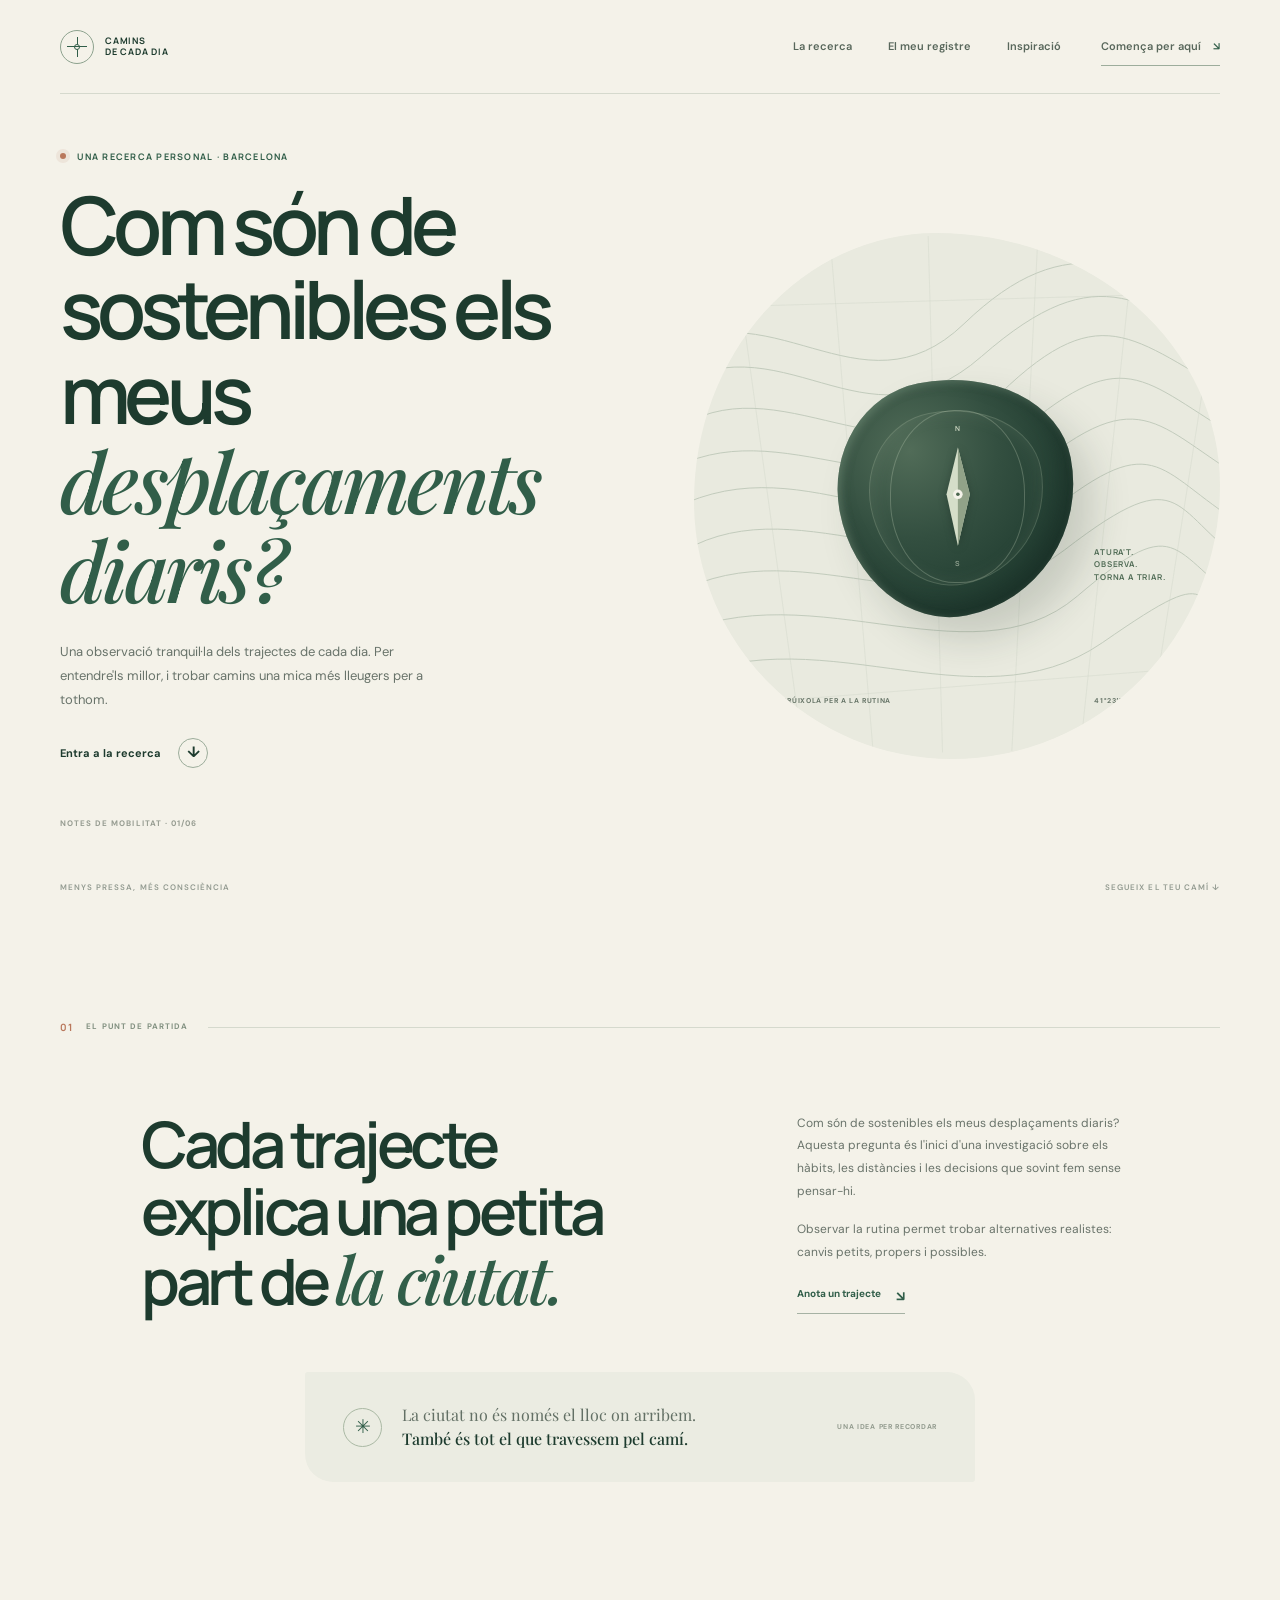
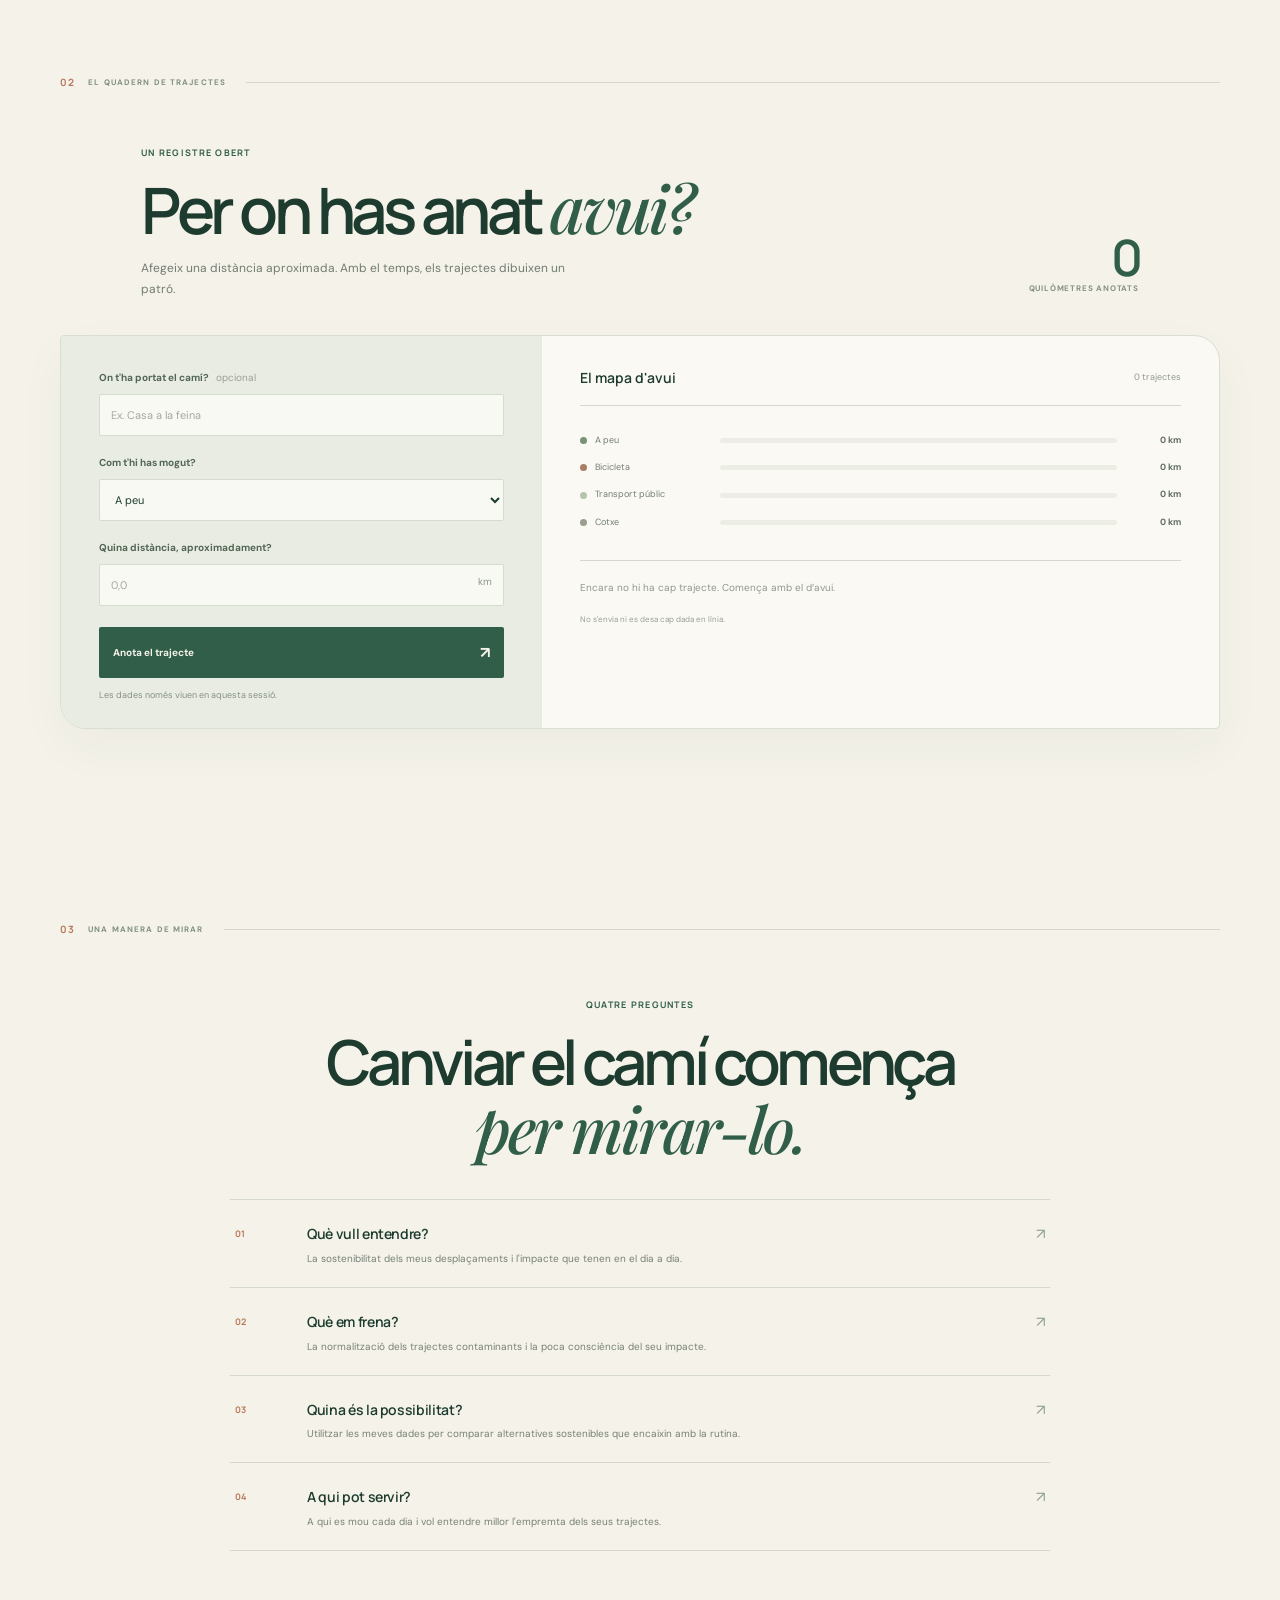
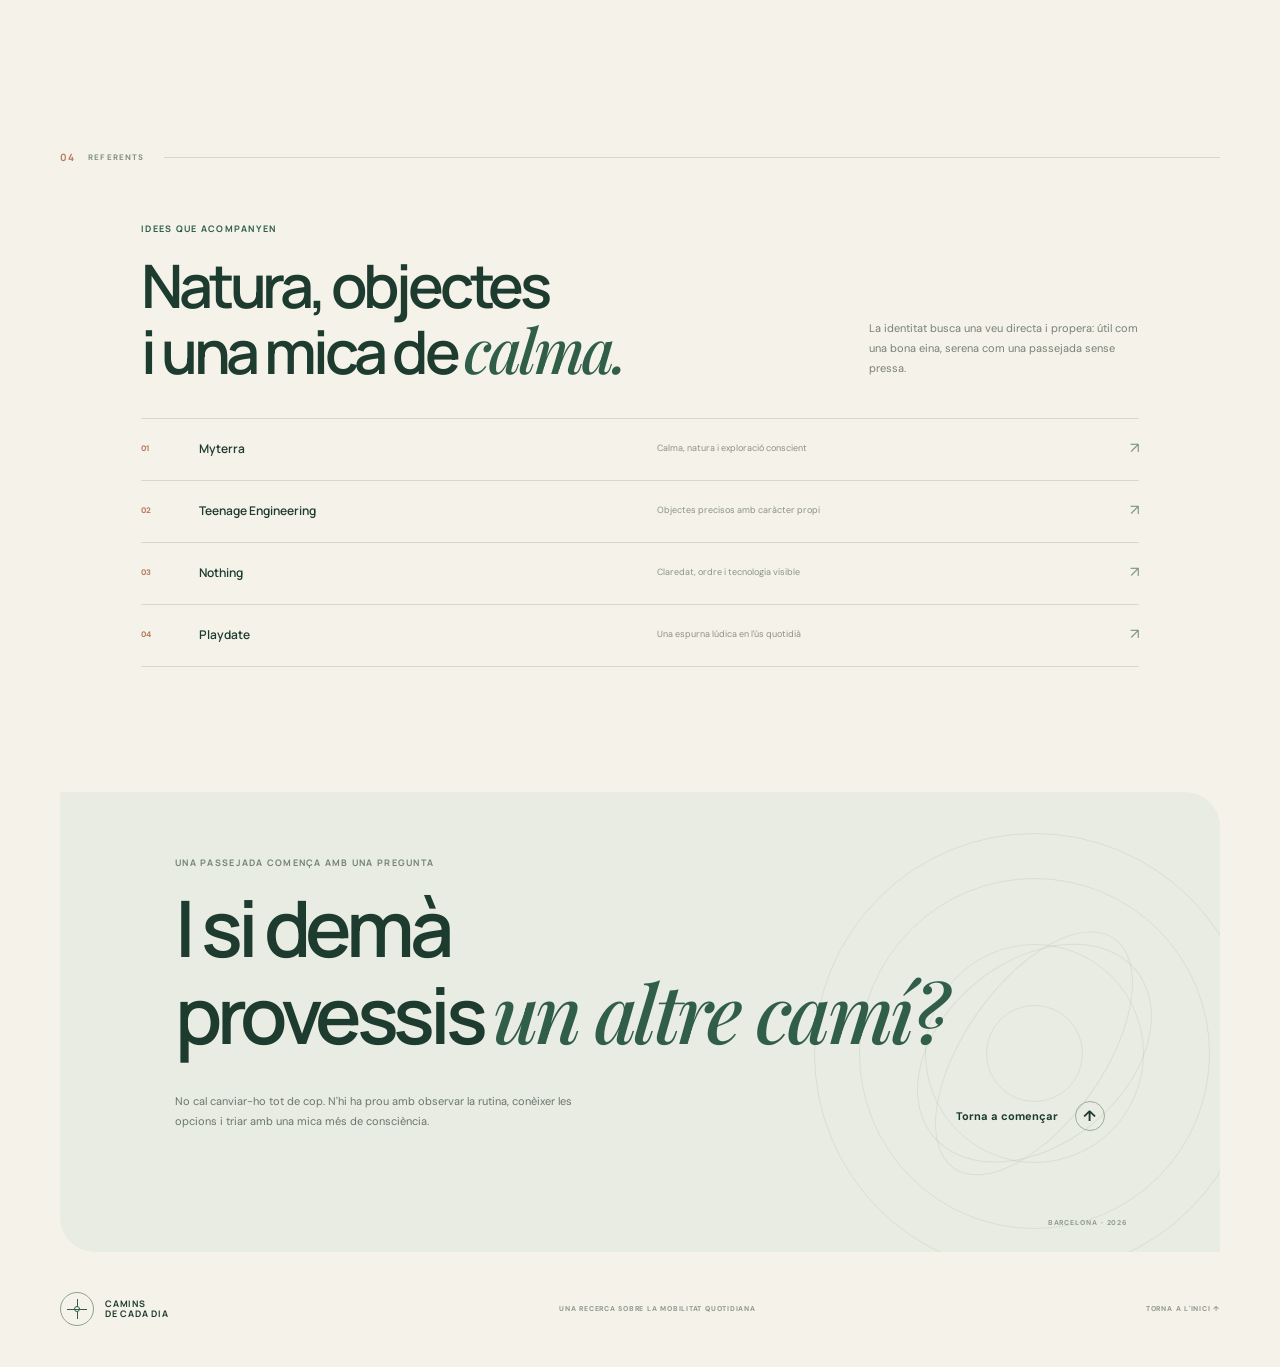
==== index.html @ 5a723fe6 "Refine homepage with Myterra-inspired organic visual language" ====
<!doctype html>
<html lang="ca">
<head>
  <meta charset="utf-8">
  <meta name="viewport" content="width=device-width, initial-scale=1">
  <meta name="theme-color" content="#f4f2e9">
  <meta name="description" content="Una investigació personal sobre els hàbits de mobilitat diaris a Barcelona i les alternatives més sostenibles.">
  <title>Camins de cada dia — Barcelona</title>
  <link rel="stylesheet" href="style.css">
  <script src="script.js" defer></script>
</head>
<body>
  <div class="scroll-progress" aria-hidden="true"><span id="scroll-progress"></span></div>
  <a class="skip-link" href="#contingut">Salta al contingut</a>
  <header class="site-header">
    <a class="wordmark" href="#inici" aria-label="Camins de cada dia, inici"><span class="wordmark-mark" aria-hidden="true"><span></span></span><span>CAMINS<br>DE CADA DIA</span></a>
    <nav class="main-nav" aria-label="Navegació principal">
      <a href="#recerca">La recerca</a>
      <a href="#registre">El meu registre</a>
      <a href="#referents">Inspiració</a>
    </nav>
    <a class="header-cta" href="#registre">Comença per aquí <span aria-hidden="true">↘</span></a>
    <button class="menu-toggle" type="button" aria-label="Obre el menú" aria-expanded="false" aria-controls="mobile-nav"><span></span><span></span></button>
  </header>

  <main id="contingut">
    <section class="hero section-shell" id="inici" aria-labelledby="hero-title">
      <div class="hero-copy">
        <p class="eyebrow"><span class="live-dot"></span> UNA RECERCA PERSONAL · BARCELONA</p>
        <h1 id="hero-title">Com són de sostenibles els meus <em>desplaçaments diaris?</em></h1>
        <p class="hero-intro">Una observació tranquil·la dels trajectes de cada dia. Per entendre'ls millor, i trobar camins una mica més lleugers per a tothom.</p>
        <a class="text-link" href="#recerca"><span>Entra a la recerca</span><span aria-hidden="true">↓</span></a>
        <span class="hero-index">NOTES DE MOBILITAT · 01/06</span>
      </div>
      <div class="hero-art" role="img" aria-label="Una brúixola orgànica sobre un mapa de carrers il·lustrat">
        <svg class="contour-map" viewBox="0 0 700 680" aria-hidden="true">
          <path d="M-30 166C113 66 228 250 359 124S574 48 738 131M-25 211C131 107 231 296 381 165S584 98 726 176M-8 260C126 164 271 341 404 212S575 149 716 224M-16 311C130 224 286 382 427 261S585 201 719 276M-22 365C156 260 292 435 440 311S601 259 729 330M-7 418C142 315 322 476 464 362S601 314 718 382M-19 472C147 366 328 529 485 408S616 365 723 431M-26 527C150 422 365 582 501 466S615 417 726 487M-16 581C168 479 370 637 533 524S632 478 737 538" fill="none" stroke="currentColor" stroke-width="1.25"/>
          <path d="M73 52 155 648M191 18 245 662M314 14 332 662M452 9 419 660M573 16 505 658M684 44 592 631M14 104 678 85M1 607 668 554" fill="none" stroke="currentColor" stroke-width=".8" opacity=".43"/>
        </svg>
        <div class="compass-object"><div class="compass-glow"></div><div class="compass-face"><span class="compass-north">N</span><svg viewBox="0 0 160 190" aria-hidden="true"><path d="M80 13 100 91 80 177 61 91Z" fill="#d5dec9"/><path d="m80 13 0 164 20-86Z" fill="#91a288"/><circle cx="80" cy="91" r="8" fill="#f4f2e9"/><circle cx="80" cy="91" r="3" fill="#4a654d"/></svg><span class="compass-south">S</span></div><span class="object-caption">ATURA'T.<br>OBSERVA.<br>TORNA A TRIAR.</span></div>
        <div class="hero-art-note"><span>UNA BRÚIXOLA PER A LA RUTINA</span><span>41°23′N · 2°10′E</span></div>
      </div>
      <div class="hero-bottom"><span>MENYS PRESSA, MÉS CONSCIÈNCIA</span><span>SEGUEIX EL TEU CAMÍ ↓</span></div>
    </section>

    <section class="intro section-shell" id="recerca" aria-labelledby="intro-title">
      <div class="section-label"><span>01</span><span>EL PUNT DE PARTIDA</span></div>
      <div class="intro-grid">
        <h2 id="intro-title">Cada trajecte explica una petita part de <em>la ciutat.</em></h2>
        <div class="intro-copy"><p>Com són de sostenibles els meus desplaçaments diaris? Aquesta pregunta és l'inici d'una investigació sobre els hàbits, les distàncies i les decisions que sovint fem sense pensar-hi.</p><p>Observar la rutina permet trobar alternatives realistes: canvis petits, propers i possibles.</p><a class="quiet-link" href="#registre">Anota un trajecte <span aria-hidden="true">↘</span></a></div>
      </div>
      <div class="soft-note"><span class="note-symbol" aria-hidden="true">✳</span><p>La ciutat no és només el lloc on arribem.<br><strong>També és tot el que travessem pel camí.</strong></p><span class="note-credit">UNA IDEA PER RECORDAR</span></div>
    </section>

    <section class="tracker section-shell" id="registre" aria-labelledby="tracker-title">
      <div class="section-label"><span>02</span><span>EL QUADERN DE TRAJECTES</span></div>
      <div class="tracker-heading"><div><p class="eyebrow">UN REGISTRE OBERT</p><h2 id="tracker-title">Per on has anat <em>avui?</em></h2><p>Afegeix una distància aproximada. Amb el temps, els trajectes dibuixen un patró.</p></div><div class="tracker-total"><strong id="total-km">0</strong><span>quilòmetres anotats</span></div></div>
      <div class="tracker-panel">
        <form class="trip-form" id="trip-form">
          <label for="trip-name">On t'ha portat el camí? <span>opcional</span></label>
          <input id="trip-name" name="name" type="text" maxlength="38" placeholder="Ex. Casa a la feina">
          <label for="trip-mode">Com t'hi has mogut?</label>
          <select id="trip-mode" name="mode"><option value="walk">A peu</option><option value="bike">En bicicleta</option><option value="transit">Transport públic</option><option value="car">En cotxe</option></select>
          <label for="trip-distance">Quina distància, aproximadament?</label>
          <div class="distance-input"><input id="trip-distance" name="distance" type="number" min="0.1" max="500" step="0.1" placeholder="0,0" required inputmode="decimal"><span>km</span></div>
          <button class="submit-button" type="submit">Anota el trajecte <span aria-hidden="true">↗</span></button>
          <p class="form-message" id="form-message" role="status" aria-live="polite">Les dades només viuen en aquesta sessió.</p>
        </form>
        <div class="trip-results">
          <div class="results-head"><h3>El mapa d'avui</h3><span id="trip-count">0 trajectes</span></div>
          <div class="mode-bars" id="mode-bars" aria-label="Quilòmetres per mode de transport"><div class="bar-row" data-mode="walk"><span class="bar-label"><i></i>A peu</span><span class="bar-track"><i class="bar-fill"></i></span><span class="bar-value">0 km</span></div><div class="bar-row" data-mode="bike"><span class="bar-label"><i></i>Bicicleta</span><span class="bar-track"><i class="bar-fill"></i></span><span class="bar-value">0 km</span></div><div class="bar-row" data-mode="transit"><span class="bar-label"><i></i>Transport públic</span><span class="bar-track"><i class="bar-fill"></i></span><span class="bar-value">0 km</span></div><div class="bar-row" data-mode="car"><span class="bar-label"><i></i>Cotxe</span><span class="bar-track"><i class="bar-fill"></i></span><span class="bar-value">0 km</span></div></div>
          <ul class="trip-list" id="trip-list"><li class="empty-state">Encara no hi ha cap trajecte. Pots començar pel d'avui.</li></ul>
          <p class="data-footnote">No s'envia ni es desa cap dada en línia.</p>
        </div>
      </div>
    </section>

    <section class="principles section-shell" aria-labelledby="principles-title">
      <div class="section-label"><span>03</span><span>UNA MANERA DE MIRAR</span></div>
      <div class="principles-intro"><p class="eyebrow">QUATRE PREGUNTES</p><h2 id="principles-title">Canviar el camí comença <em>per mirar-lo.</em></h2></div>
      <div class="question-list">
        <article><span class="question-number">01</span><div><h3>Què vull entendre?</h3><p>La sostenibilitat dels meus desplaçaments i l'impacte que tenen en el dia a dia.</p></div><span class="question-icon" aria-hidden="true">↗</span></article>
        <article><span class="question-number">02</span><div><h3>Què em frena?</h3><p>La normalització dels trajectes contaminants i la poca consciència del seu impacte.</p></div><span class="question-icon" aria-hidden="true">↗</span></article>
        <article><span class="question-number">03</span><div><h3>Quina és la possibilitat?</h3><p>Utilitzar les meves dades per comparar alternatives sostenibles que encaixin amb la rutina.</p></div><span class="question-icon" aria-hidden="true">↗</span></article>
        <article><span class="question-number">04</span><div><h3>A qui pot servir?</h3><p>A qui es mou cada dia i vol entendre millor l'empremta dels seus trajectes.</p></div><span class="question-icon" aria-hidden="true">↗</span></article>
      </div>
    </section>

    <section class="inspiration section-shell" id="referents" aria-labelledby="inspiration-title">
      <div class="section-label"><span>04</span><span>REFERENTS</span></div>
      <div class="inspiration-grid"><div><p class="eyebrow">IDEES QUE ACOMPANYEN</p><h2 id="inspiration-title">Natura, objectes<br>i una mica de <em>calma.</em></h2></div><p class="inspiration-copy">La identitat busca una veu directa i propera: útil com una bona eina, serena com una passejada sense pressa.</p></div>
      <div class="reference-list">
        <a href="https://myterra.ai/" target="_blank" rel="noreferrer"><span class="ref-index">01</span><span class="ref-title">Myterra</span><span class="ref-description">Calma, natura i exploració conscient</span><span class="ref-arrow" aria-hidden="true">↗</span></a>
        <a href="https://teenage.engineering/" target="_blank" rel="noreferrer"><span class="ref-index">02</span><span class="ref-title">Teenage Engineering</span><span class="ref-description">Objectes precisos amb caràcter propi</span><span class="ref-arrow" aria-hidden="true">↗</span></a>
        <a href="https://nothing.tech/" target="_blank" rel="noreferrer"><span class="ref-index">03</span><span class="ref-title">Nothing</span><span class="ref-description">Claredat, ordre i tecnologia visible</span><span class="ref-arrow" aria-hidden="true">↗</span></a>
        <a href="https://play.date/" target="_blank" rel="noreferrer"><span class="ref-index">04</span><span class="ref-title">Playdate</span><span class="ref-description">Una espurna lúdica en l'ús quotidià</span><span class="ref-arrow" aria-hidden="true">↗</span></a>
      </div>
    </section>

    <section class="closing section-shell" aria-labelledby="closing-title">
      <div class="closing-orbit" aria-hidden="true"><span></span><span></span><span></span></div>
      <p class="eyebrow">UNA PASSEJADA COMENÇA AMB UNA PREGUNTA</p><h2 id="closing-title">I si demà<br>provessis <em>un altre camí?</em></h2>
      <div class="closing-bottom"><p>No cal canviar-ho tot de cop. N'hi ha prou amb observar la rutina, conèixer les opcions i triar amb una mica més de consciència.</p><a class="text-link" href="#inici"><span>Torna a començar</span><span aria-hidden="true">↑</span></a></div>
      <span class="closing-coordinates">BARCELONA · 2026</span>
    </section>
  </main>
  <footer class="site-footer"><a class="wordmark" href="#inici"><span class="wordmark-mark" aria-hidden="true"><span></span></span><span>CAMINS<br>DE CADA DIA</span></a><span>UNA RECERCA SOBRE LA MOBILITAT QUOTIDIANA</span><a href="#inici">TORNA A L'INICI ↑</a></footer>
  <nav class="mobile-nav" id="mobile-nav" aria-label="Navegació mòbil" hidden><a href="#recerca">La recerca</a><a href="#registre">El meu registre</a><a href="#referents">Inspiració</a></nav>
</body>
</html>
---- style.css ----
@import url('https://fonts.googleapis.com/css2?family=DM+Sans:wght@400;500;600;700&family=Manrope:wght@400;500;600;700;800&family=Playfair+Display:ital,wght@1,500&display=swap');

:root{--paper:#f4f2e9;--paper-light:#faf9f3;--green:#315e49;--green-dark:#1d3b2e;--sage:#d5dec9;--sage-deep:#a8b89e;--ink:#26312b;--muted:#7a8178;--clay:#b9785c;--rule:#d5d9cd;--sans:'DM Sans',Arial,sans-serif;--display:'Manrope',Arial,sans-serif;--serif:'Playfair Display',Georgia,serif;--page:1160px}
*{box-sizing:border-box}
html{scroll-behavior:smooth;scroll-padding-top:94px}
body{margin:0;background:var(--paper);color:var(--ink);font-family:var(--sans);font-size:15px;line-height:1.7;-webkit-font-smoothing:antialiased}
a{color:inherit;text-decoration:none}button,input,select{font:inherit}button,a{-webkit-tap-highlight-color:transparent}::selection{background:var(--sage-deep);color:var(--green-dark)}
.skip-link{position:absolute;left:1rem;top:-4rem;z-index:100;padding:.7rem 1rem;background:var(--green-dark);color:white}.skip-link:focus{top:1rem}
.section-shell,.site-header,.site-footer{width:min(var(--page),calc(100% - 80px));margin-inline:auto}
.site-header{height:94px;display:flex;align-items:center;justify-content:space-between;border-bottom:1px solid var(--rule);position:relative;z-index:20}
.wordmark{display:inline-flex;align-items:center;gap:11px;color:var(--green-dark);font-family:var(--display);font-size:9px;font-weight:700;line-height:1.15;letter-spacing:.09em}.wordmark-mark{width:34px;height:34px;display:grid;place-items:center;border:1px solid #8da28e;border-radius:50%;position:relative}.wordmark-mark:before,.wordmark-mark:after,.wordmark-mark span{content:"";position:absolute;display:block;background:var(--green)}.wordmark-mark:before{width:1px;height:20px}.wordmark-mark:after{width:20px;height:1px}.wordmark-mark span{width:6px;height:6px;border:1px solid var(--green);border-radius:50%;background:var(--paper)}
.main-nav{display:flex;gap:36px;margin-left:auto;margin-right:40px}.main-nav a,.header-cta{color:#58675b;font-size:11px;font-weight:600;transition:color .2s}.main-nav a:hover,.header-cta:hover{color:var(--clay)}.header-cta{padding:10px 0;border-bottom:1px solid #9dad9c}.header-cta span{margin-left:9px;color:var(--green)}.menu-toggle,.mobile-nav{display:none}
.hero{min-height:700px;display:grid;grid-template-columns:1.04fr .96fr;gap:5.5%;align-items:center;position:relative;padding-top:56px;padding-bottom:76px}.hero-copy{padding-bottom:12px}.eyebrow{margin:0 0 18px;color:var(--green);font-family:var(--display);font-size:9px;font-weight:700;letter-spacing:.14em;line-height:1.5}.live-dot{display:inline-block;width:6px;height:6px;margin:0 8px 1px 0;border-radius:50%;background:var(--clay);box-shadow:0 0 0 4px #b9785c1c}.hero h1,.intro h2,.tracker h2,.principles h2,.inspiration h2,.closing h2{margin:0;font-family:var(--display);font-weight:600;letter-spacing:-.07em;line-height:1.05}.hero h1{max-width:650px;color:var(--green-dark);font-size:clamp(52px,6.3vw,82px)}.hero h1 em,.intro h2 em,.tracker h2 em,.principles h2 em,.inspiration h2 em,.closing h2 em{font-family:var(--serif);font-weight:500;letter-spacing:-.045em;color:var(--green);font-size:1.03em}.hero-intro{max-width:380px;margin:25px 0 26px;color:#68736a;font-size:13px;line-height:1.85}.text-link{display:inline-flex;align-items:center;gap:17px;color:var(--green-dark);font-size:11px;font-weight:700}.text-link span:last-child{width:30px;height:30px;display:grid;place-items:center;border:1px solid #9cad9b;border-radius:50%;font-size:15px;transition:background .2s,color .2s,transform .2s}.text-link:hover span:last-child{transform:translateY(2px);background:var(--green);color:var(--paper)}.hero-index{display:block;margin-top:49px;color:#969c91;font-size:8px;font-weight:700;letter-spacing:.13em}
.hero-art{aspect-ratio:1/1;position:relative;overflow:hidden;display:grid;place-items:center;background:#e9eadf;border-radius:46% 54% 51% 49%/51% 48% 52% 49%;color:#8da18d}.contour-map{position:absolute;inset:-3%;width:106%;height:106%;opacity:.42}.compass-object{width:45%;aspect-ratio:1/1;position:relative;display:grid;place-items:center;border-radius:43% 57% 56% 44%/47% 43% 57% 53%;background:radial-gradient(circle at 34% 27%,#516c58 0,#334f40 38%,#203c30 74%,#1b3028 100%);box-shadow:15px 25px 38px #283b302d,inset 3px 3px 8px #8eaa9066,inset -8px -12px 23px #13231d66;transform:rotate(-11deg);animation:float 7s ease-in-out infinite}.compass-glow{position:absolute;inset:13%;border-radius:inherit;border:1px solid #b9c7ae44;box-shadow:inset 0 0 18px #dbe4c31b}.compass-face{width:57%;aspect-ratio:.78;position:relative;display:grid;place-items:center;border:1px solid #c5d1ba4a;border-radius:48%;color:#d5dec9;transform:rotate(11deg)}.compass-face svg{width:72%;height:85%;filter:drop-shadow(0 2px 4px #16271d66)}.compass-north,.compass-south{position:absolute;font-family:var(--display);font-size:7px;font-weight:600;letter-spacing:.1em}.compass-north{top:7%;left:50%;transform:translateX(-50%)}.compass-south{bottom:7%;left:50%;transform:translateX(-50%);opacity:.65}.object-caption{position:absolute;right:-31%;bottom:0;color:#526d57;font-family:var(--display);font-size:8px;font-weight:700;line-height:1.55;letter-spacing:.1em;transform:rotate(11deg)}.hero-art-note{position:absolute;left:13%;right:12%;bottom:10%;display:flex;justify-content:space-between;color:#677568;font-size:7px;font-weight:700;letter-spacing:.09em}.hero-bottom{position:absolute;bottom:24px;left:0;right:0;display:flex;justify-content:space-between;color:#929a90;font-size:8px;font-weight:600;letter-spacing:.13em}
@keyframes float{0%,100%{transform:translateY(0) rotate(-11deg)}50%{transform:translateY(-8px) rotate(-8deg)}}
.intro{padding-top:100px;padding-bottom:122px}.section-label{display:flex;align-items:center;gap:13px;color:#829181;font-size:8px;font-weight:700;letter-spacing:.14em}.section-label span:first-child{color:var(--clay);font-family:var(--display);font-size:10px}.section-label:after{content:"";height:1px;flex:1;margin-left:7px;background:var(--rule)}.intro-grid{display:grid;grid-template-columns:1.1fr .7fr;gap:12%;align-items:end;padding:64px 7% 50px}.intro h2,.tracker h2,.principles h2,.inspiration h2,.closing h2{color:var(--green-dark);font-size:clamp(40px,5vw,64px)}.intro-copy p{color:#69736a;font-size:12px;line-height:1.9}.intro-copy p+p{margin-top:15px}.quiet-link{display:inline-flex;gap:15px;margin-top:10px;padding-bottom:4px;border-bottom:1px solid #a6b2a4;color:var(--green);font-size:10px;font-weight:700}.quiet-link span{font-size:14px}.soft-note{width:min(670px,82%);margin:8px auto 0;padding:31px 38px;display:flex;align-items:center;gap:20px;background:#ebece2;border-radius:3px 28px 3px 28px}.note-symbol{width:39px;height:39px;flex:none;display:grid;place-items:center;border:1px solid #aab9a4;border-radius:50%;color:var(--green);font-size:19px}.soft-note p{margin:0;color:#637065;font-family:var(--serif);font-size:16px;line-height:1.5}.soft-note strong{color:var(--green-dark);font-weight:500}.note-credit{margin-left:auto;color:#929b8e;font-size:7px;font-weight:700;letter-spacing:.1em;white-space:nowrap}
.tracker{padding-top:70px;padding-bottom:124px}.tracker-heading{display:flex;align-items:end;justify-content:space-between;padding:55px 7% 34px}.tracker-heading .eyebrow{margin-bottom:13px}.tracker-heading>div:first-child>p:last-child{max-width:430px;margin:15px 0 0;color:#727c72;font-size:12px;line-height:1.8}.tracker-total{display:flex;flex-direction:column;align-items:flex-end;padding-bottom:5px}.tracker-total strong{color:var(--green);font-family:var(--display);font-size:50px;font-weight:600;letter-spacing:-.08em;line-height:1}.tracker-total span{color:#879187;font-size:8px;font-weight:700;letter-spacing:.1em;text-transform:uppercase}.tracker-panel{display:grid;grid-template-columns:.83fr 1.17fr;overflow:hidden;border:1px solid #d9ded3;border-radius:4px 26px 4px 26px;background:var(--paper-light);box-shadow:0 18px 50px #2c45320a}.trip-form{padding:33px 38px 24px;background:#e9ece2;display:flex;flex-direction:column}.trip-form label{margin:0 0 8px;color:#526656;font-size:10px;font-weight:700}.trip-form label:not(:first-child){margin-top:18px}.trip-form label span{margin-left:5px;color:#9aa297;font-weight:400}.trip-form input,.trip-form select{width:100%;height:42px;padding:0 11px;border:1px solid #d5dccf;border-radius:2px;outline:none;background:#f9f9f3;color:var(--green-dark);font-size:11px}.trip-form input:focus,.trip-form select:focus{border-color:#78927d;box-shadow:0 0 0 3px #8ba18d22}.trip-form input::placeholder{color:#a2a99f}.distance-input{position:relative}.distance-input input{padding-right:38px}.distance-input span{position:absolute;top:9px;right:12px;color:#8b9789;font-size:10px}.submit-button{display:flex;align-items:center;justify-content:space-between;margin-top:21px;padding:12px 14px;border:0;border-radius:2px;background:var(--green);color:#f4f2e9;font-size:10px;font-weight:700;cursor:pointer;transition:background .2s,transform .2s}.submit-button:hover{background:var(--green-dark);transform:translateY(-1px)}.submit-button span{font-size:16px}.form-message{min-height:16px;margin:10px 0 0;color:#859185;font-size:9px}
.trip-results{padding:30px 38px 23px}.results-head{display:flex;align-items:center;justify-content:space-between;padding-bottom:15px;border-bottom:1px solid var(--rule)}.results-head h3{margin:0;color:var(--green-dark);font-family:var(--display);font-size:14px;font-weight:600}.results-head span{color:#919a8f;font-size:9px}.mode-bars{padding:15px 0 18px}.bar-row{display:grid;grid-template-columns:128px 1fr 52px;align-items:center;gap:12px;margin:12px 0}.bar-label{display:flex;align-items:center;gap:8px;color:#727d73;font-size:9px}.bar-label>i{width:7px;height:7px;flex:none;border-radius:50%;background:#779277}.bar-row[data-mode="bike"] .bar-label>i{background:#a87f64}.bar-row[data-mode="transit"] .bar-label>i{background:#b3c3ad}.bar-row[data-mode="car"] .bar-label>i{background:#9b9f91}.bar-track{height:5px;border-radius:99px;background:#eceee6}.bar-fill{display:block;width:0;height:100%;border-radius:99px;background:#779277;transition:width .4s ease}.bar-row[data-mode="bike"] .bar-fill{background:#a87f64}.bar-row[data-mode="transit"] .bar-fill{background:#b3c3ad}.bar-row[data-mode="car"] .bar-fill{background:#9b9f91}.bar-value{text-align:right;color:#606d61;font-size:9px;font-weight:700}.trip-list{display:grid;gap:5px;max-height:150px;overflow:auto;margin:0;padding:13px 0 0;border-top:1px solid var(--rule);list-style:none}.trip-list li{display:flex;align-items:center;gap:9px;min-height:27px;color:#647065;font-size:10px}.trip-list .empty-state{color:#90988e;font-size:10px}.trip-mode-dot{width:6px;height:6px;flex:none;border-radius:50%;background:#779277}.trip-mode-dot.mode-bike{background:#a87f64}.trip-mode-dot.mode-transit{background:#b3c3ad}.trip-mode-dot.mode-car{background:#9b9f91}.trip-name{overflow:hidden;text-overflow:ellipsis;white-space:nowrap}.trip-mode-name{color:#969f94;font-size:8px}.trip-distance{margin-left:auto;color:var(--green-dark);font-weight:700;white-space:nowrap}.data-footnote{margin:12px 0 0;color:#98a095;font-size:8px}
.principles{padding-top:68px;padding-bottom:126px}.principles-intro{max-width:700px;margin:60px auto 36px;text-align:center}.principles-intro .eyebrow{margin-bottom:17px}.principles h2{font-size:clamp(42px,5vw,62px)}.question-list{width:min(820px,90%);margin-inline:auto;border-top:1px solid var(--rule)}.question-list article{display:grid;grid-template-columns:54px 1fr 28px;gap:18px;align-items:start;padding:22px 5px 20px;border-bottom:1px solid var(--rule)}.question-number{padding-top:4px;color:var(--clay);font-family:var(--display);font-size:9px;font-weight:700}.question-list h3{margin:0 0 4px;color:var(--green-dark);font-family:var(--display);font-size:14px;font-weight:600;letter-spacing:-.025em}.question-list p{max-width:560px;margin:0;color:#788177;font-size:10px;line-height:1.7}.question-icon{justify-self:end;color:#92a18e;font-size:15px;transition:transform .2s}.question-list article:hover .question-icon{transform:translate(2px,-2px)}
.inspiration{padding-top:72px;padding-bottom:125px}.inspiration-grid{display:flex;align-items:end;justify-content:space-between;padding:56px 7% 35px}.inspiration h2{font-size:clamp(40px,4.8vw,60px)}.inspiration-copy{max-width:270px;margin:0 0 4px;color:#788177;font-size:11px;line-height:1.8}.reference-list{width:86%;margin:0 auto;border-top:1px solid var(--rule)}.reference-list>a{min-height:62px;display:grid;grid-template-columns:40px 1fr 1fr 25px;gap:18px;align-items:center;border-bottom:1px solid var(--rule);transition:padding .2s,color .2s}.reference-list>a:hover{padding-inline:8px;color:var(--green)}.ref-index{color:var(--clay);font-size:8px;font-weight:700}.ref-title{color:var(--green-dark);font-family:var(--display);font-size:12px;font-weight:600}.ref-description{color:#8a9288;font-size:9px}.reference-list .ref-arrow{justify-self:end;color:#7d957f;font-size:15px}
.closing{min-height:460px;position:relative;overflow:hidden;padding:64px 9% 53px;background:#e9ece2;border-radius:3px 35px 3px 35px}.closing>.eyebrow,.closing h2,.closing-bottom{position:relative;z-index:2}.closing>.eyebrow{color:#728472}.closing h2{font-size:clamp(50px,6.4vw,78px)}.closing h2 em{color:var(--green)}.closing-bottom{display:flex;align-items:end;justify-content:space-between;gap:35px;padding-top:36px}.closing-bottom>p{max-width:420px;margin:0;color:#69756b;font-size:11px;line-height:1.8}.closing-coordinates{position:absolute;right:8%;bottom:23px;color:#8e9a8c;font-size:7px;font-weight:700;letter-spacing:.13em}.closing-orbit{position:absolute;right:-3%;top:9%;width:38%;aspect-ratio:1;border:1px solid #83998136;border-radius:50%;opacity:.8}.closing-orbit:before,.closing-orbit:after,.closing-orbit span{content:"";position:absolute;inset:10%;border:1px solid #83998134;border-radius:50%}.closing-orbit:after{inset:25%}.closing-orbit span:nth-child(1){inset:39%}.closing-orbit span:nth-child(2){inset:18% 34%;transform:rotate(35deg)}.closing-orbit span:nth-child(3){inset:29% 20%;transform:rotate(-39deg)}
.site-footer{min-height:115px;display:flex;align-items:center;justify-content:space-between}.site-footer>span,.site-footer>a:last-child{color:#90988e;font-size:7px;font-weight:700;letter-spacing:.11em}
.scroll-progress{position:fixed;z-index:100;top:0;left:0;width:100%;height:2px;pointer-events:none}.scroll-progress span{display:block;width:0;height:100%;background:var(--clay);will-change:width}.has-scroll-reveal .scroll-reveal{opacity:0;transform:translateY(24px);transition:opacity .8s ease,transform .8s cubic-bezier(.2,.65,.25,1)}.has-scroll-reveal .scroll-reveal.is-visible{opacity:1;transform:translateY(0)}
@media(max-width:900px){.section-shell,.site-header,.site-footer{width:min(100% - 56px,var(--page))}.site-header{height:82px}.main-nav{gap:22px;margin-right:23px}.hero{min-height:620px;gap:4%;padding-top:45px}.hero h1{font-size:clamp(48px,7vw,67px)}.intro{padding-top:78px;padding-bottom:90px}.intro-grid{gap:7%;padding:50px 3% 38px}.tracker{padding-bottom:90px}.tracker-panel{grid-template-columns:.9fr 1.1fr}.trip-form{padding:28px 24px}.trip-results{padding:27px 24px 20px}.bar-row{grid-template-columns:105px 1fr 49px;gap:8px}.principles,.inspiration{padding-bottom:90px}.reference-list{width:94%}.closing{min-height:390px}}
@media(max-width:620px){html{scroll-padding-top:72px}.section-shell,.site-header,.site-footer{width:calc(100% - 36px)}.site-header{height:70px}.wordmark{font-size:8px}.wordmark-mark{width:30px;height:30px}.main-nav,.header-cta{display:none}.menu-toggle{width:38px;height:38px;display:flex;flex-direction:column;justify-content:center;gap:5px;align-items:center;border:1px solid #9eaf9d;border-radius:50%;background:transparent;cursor:pointer}.menu-toggle span{width:14px;height:1px;background:var(--green-dark)}.mobile-nav:not([hidden]){position:absolute;z-index:30;top:70px;left:18px;right:18px;display:grid;padding:12px 20px;background:var(--green-dark);color:var(--paper);box-shadow:0 10px 25px #193b2d20}.mobile-nav a{padding:10px 0;border-bottom:1px solid #526b5a;font-size:12px}.mobile-nav a:last-child{border:0}.hero{min-height:0;grid-template-columns:1fr;gap:25px;padding-top:48px;padding-bottom:68px}.hero-copy{padding:0}.hero .eyebrow{font-size:8px}.hero h1{max-width:500px;font-size:clamp(46px,12vw,68px)}.hero-intro{max-width:400px;margin:19px 0 20px;font-size:12px}.hero-index{margin-top:28px;font-size:7px}.hero-art{width:85%;margin:3px auto 0}.compass-object{width:42%}.object-caption{right:-39%;font-size:7px}.hero-art-note{font-size:6px}.hero-bottom{bottom:22px;font-size:6px;letter-spacing:.08em}.intro,.tracker,.principles,.inspiration{padding-top:50px;padding-bottom:70px}.section-label{gap:9px;font-size:7px}.section-label span:first-child{font-size:9px}.intro-grid{grid-template-columns:1fr;gap:20px;padding:36px 3% 28px}.intro h2,.tracker h2,.principles h2,.inspiration h2{font-size:clamp(38px,10.5vw,54px)}.intro-copy p{font-size:11px}.soft-note{width:96%;margin-top:10px;padding:20px 18px;gap:12px}.note-symbol{width:32px;height:32px;font-size:15px}.soft-note p{font-size:13px}.note-credit{display:none}.tracker-heading{align-items:start;gap:12px;padding:37px 2% 24px}.tracker-heading>div:first-child>p:last-child{font-size:10px}.tracker-total{padding-top:6px}.tracker-total strong{font-size:37px}.tracker-total span{max-width:80px;text-align:right;font-size:7px}.tracker-panel{grid-template-columns:1fr;border-radius:3px 20px 3px 20px}.trip-form{padding:24px 20px 18px}.trip-results{padding:23px 20px 19px}.bar-row{grid-template-columns:115px 1fr 48px;gap:7px}.trip-mode-name{display:none}.trip-list{max-height:130px}.principles-intro{margin:38px auto 25px}.principles-intro .eyebrow{font-size:8px}.question-list{width:100%}.question-list article{grid-template-columns:32px 1fr 22px;gap:9px;padding:17px 2px 15px}.question-list h3{font-size:12px}.question-list p{font-size:9px}.inspiration-grid{display:block;padding:37px 2% 25px}.inspiration-copy{max-width:320px;margin-top:14px}.reference-list{width:100%}.reference-list>a{min-height:58px;grid-template-columns:27px 1fr 23px;gap:10px}.ref-title{font-size:10px}.ref-description{display:none}.closing{width:calc(100% - 20px);min-height:365px;padding:43px 23px 52px;border-radius:3px 24px 3px 24px}.closing>.eyebrow{max-width:220px;font-size:8px}.closing h2{font-size:clamp(43px,11vw,63px)}.closing-bottom{display:block;padding-top:23px}.closing-bottom>p{max-width:320px;font-size:10px}.closing-bottom .text-link{margin-top:22px}.closing-orbit{right:-30%;top:21%;width:70%;opacity:.55}.closing-coordinates{right:23px;bottom:17px;font-size:6px}.site-footer{min-height:95px;flex-wrap:wrap;gap:11px;padding:15px 0}.site-footer>span{max-width:130px;font-size:6px}.site-footer>a:last-child{font-size:6px}}
@media(prefers-reduced-motion:reduce){html{scroll-behavior:auto}.compass-object{animation:none}.has-scroll-reveal .scroll-reveal,.has-scroll-reveal .scroll-reveal.is-visible{opacity:1;transform:none;transition:none}.scroll-progress span{will-change:auto}}
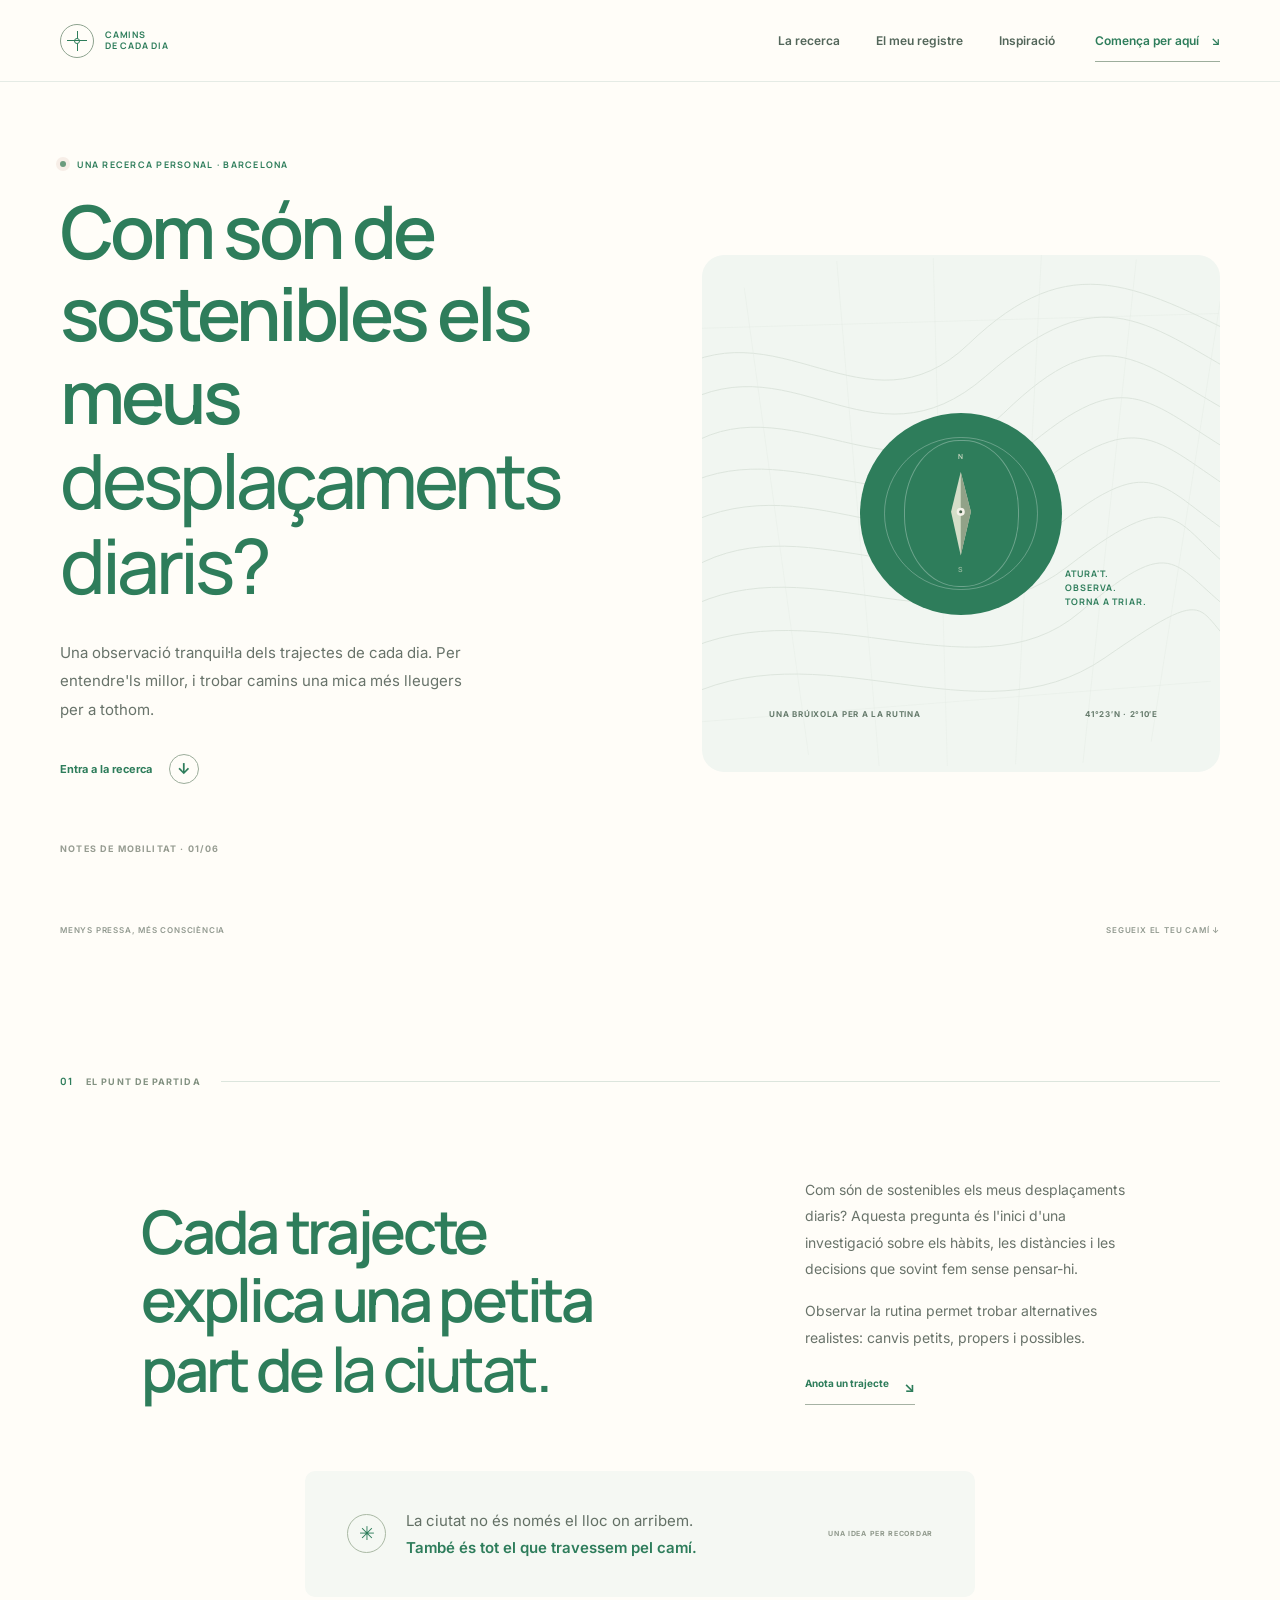
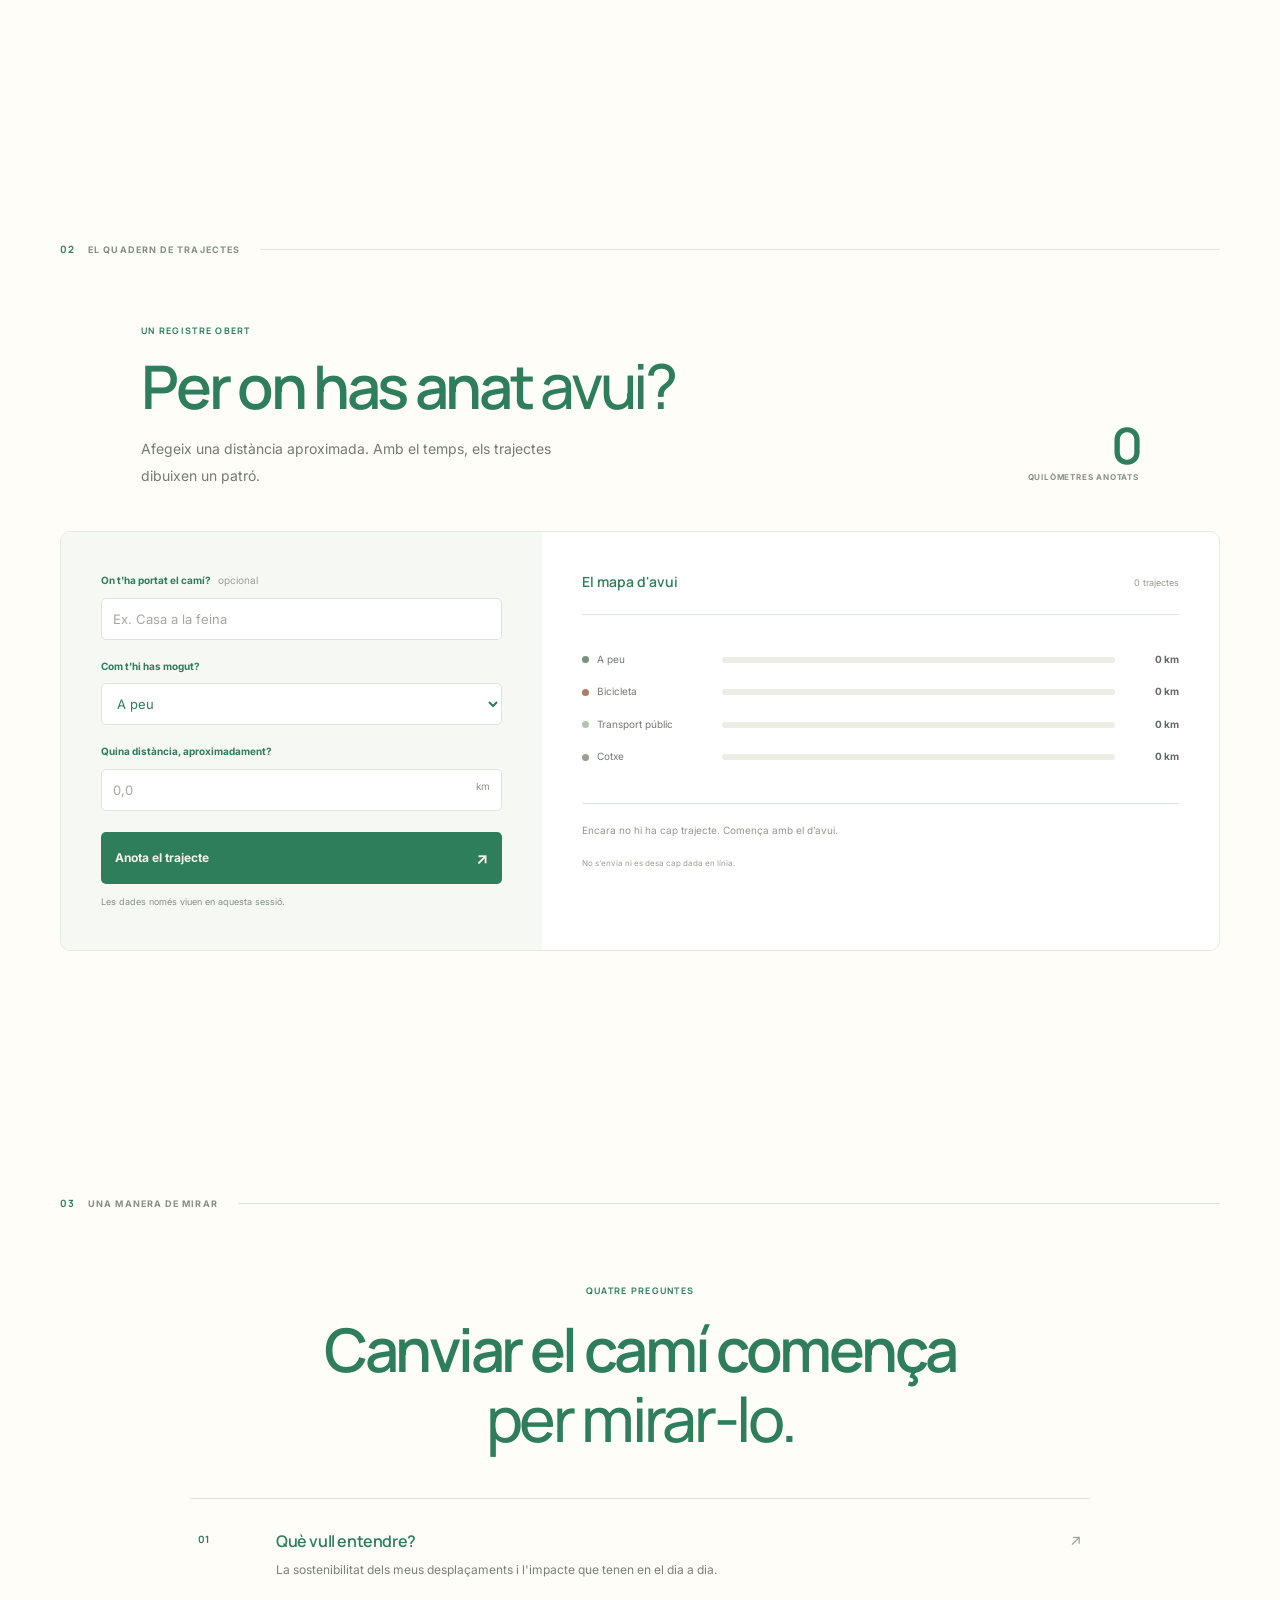
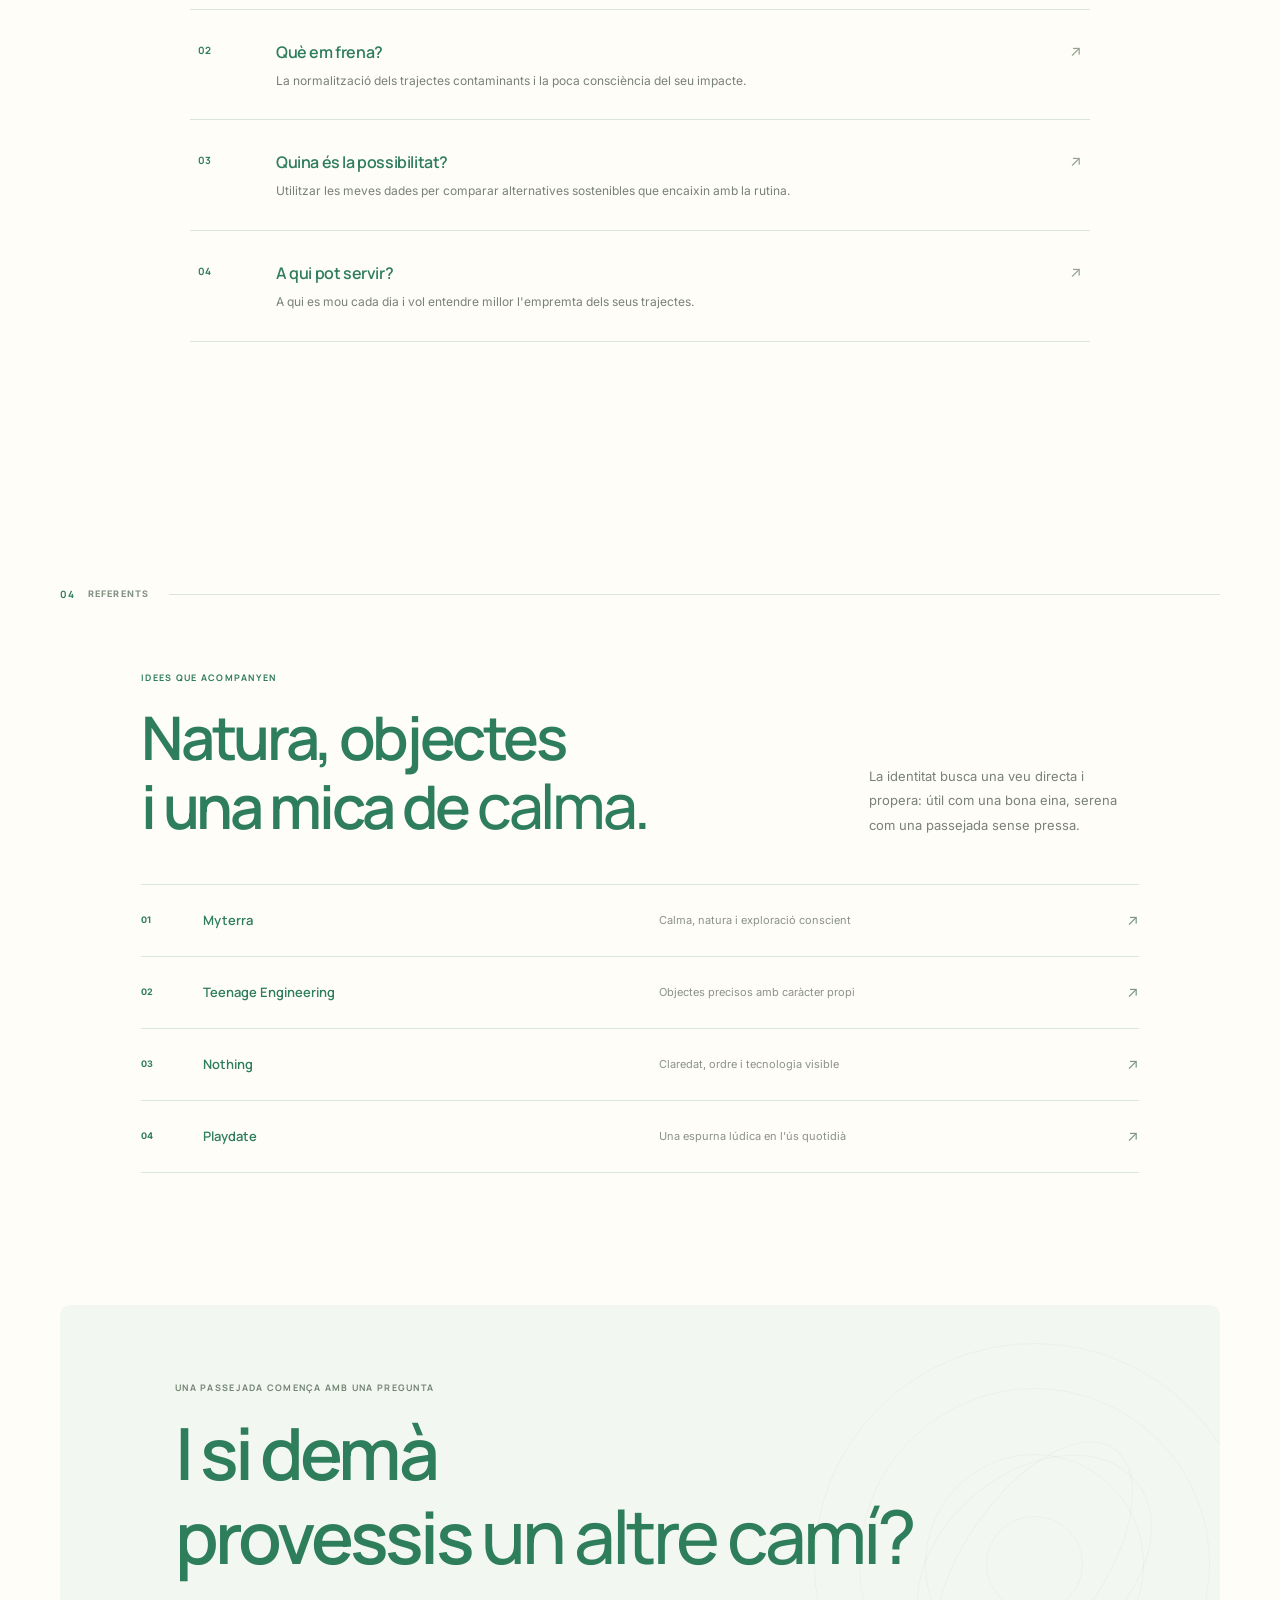
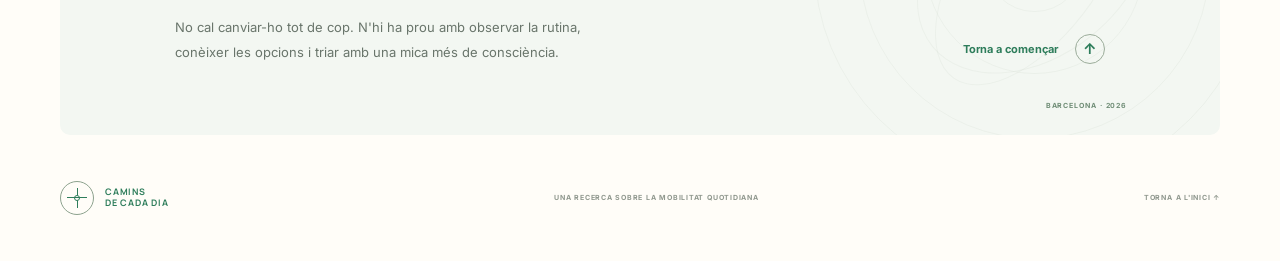
==== commit bd51b8fd: "Simplify typography, spacing, colors and sticky navigation" ====
--- a/index.html
+++ b/index.html
@@ -3,7 +3,7 @@
 <head>
   <meta charset="utf-8">
   <meta name="viewport" content="width=device-width, initial-scale=1">
-  <meta name="theme-color" content="#f4f2e9">
+  <meta name="theme-color" content="#FFFDF8">
   <meta name="description" content="Una investigació personal sobre els hàbits de mobilitat diaris a Barcelona i les alternatives més sostenibles.">
   <title>Camins de cada dia — Barcelona</title>
   <link rel="stylesheet" href="style.css">
--- a/style.css
+++ b/style.css
@@ -1,6 +1,6 @@
-@import url('https://fonts.googleapis.com/css2?family=DM+Sans:wght@400;500;600;700&family=Manrope:wght@400;500;600;700;800&family=Playfair+Display:ital,wght@1,500&display=swap');
+@import url('https://fonts.googleapis.com/css2?family=Inter:wght@400;500;600;700&family=Manrope:wght@400;500;600;700;800&display=swap');
 
-:root{--paper:#f4f2e9;--paper-light:#faf9f3;--green:#315e49;--green-dark:#1d3b2e;--sage:#d5dec9;--sage-deep:#a8b89e;--ink:#26312b;--muted:#7a8178;--clay:#b9785c;--rule:#d5d9cd;--sans:'DM Sans',Arial,sans-serif;--display:'Manrope',Arial,sans-serif;--serif:'Playfair Display',Georgia,serif;--page:1160px}
+:root{--paper:#FFFDF8;--paper-light:#fff;--green:#2E7D5B;--green-dark:#2E7D5B;--sage:#e7efe8;--sage-deep:#b4cbb9;--ink:#334239;--muted:#747d75;--clay:#6b9b7d;--rule:#dce5dd;--sans:'Inter',Arial,sans-serif;--display:'Manrope','Inter',Arial,sans-serif;--serif:'Inter',Arial,sans-serif;--page:1160px}
 *{box-sizing:border-box}
 html{scroll-behavior:smooth;scroll-padding-top:94px}
 body{margin:0;background:var(--paper);color:var(--ink);font-family:var(--sans);font-size:15px;line-height:1.7;-webkit-font-smoothing:antialiased}
@@ -24,4 +24,20 @@
 @media(max-width:900px){.section-shell,.site-header,.site-footer{width:min(100% - 56px,var(--page))}.site-header{height:82px}.main-nav{gap:22px;margin-right:23px}.hero{min-height:620px;gap:4%;padding-top:45px}.hero h1{font-size:clamp(48px,7vw,67px)}.intro{padding-top:78px;padding-bottom:90px}.intro-grid{gap:7%;padding:50px 3% 38px}.tracker{padding-bottom:90px}.tracker-panel{grid-template-columns:.9fr 1.1fr}.trip-form{padding:28px 24px}.trip-results{padding:27px 24px 20px}.bar-row{grid-template-columns:105px 1fr 49px;gap:8px}.principles,.inspiration{padding-bottom:90px}.reference-list{width:94%}.closing{min-height:390px}}
 @media(max-width:620px){html{scroll-padding-top:72px}.section-shell,.site-header,.site-footer{width:calc(100% - 36px)}.site-header{height:70px}.wordmark{font-size:8px}.wordmark-mark{width:30px;height:30px}.main-nav,.header-cta{display:none}.menu-toggle{width:38px;height:38px;display:flex;flex-direction:column;justify-content:center;gap:5px;align-items:center;border:1px solid #9eaf9d;border-radius:50%;background:transparent;cursor:pointer}.menu-toggle span{width:14px;height:1px;background:var(--green-dark)}.mobile-nav:not([hidden]){position:absolute;z-index:30;top:70px;left:18px;right:18px;display:grid;padding:12px 20px;background:var(--green-dark);color:var(--paper);box-shadow:0 10px 25px #193b2d20}.mobile-nav a{padding:10px 0;border-bottom:1px solid #526b5a;font-size:12px}.mobile-nav a:last-child{border:0}.hero{min-height:0;grid-template-columns:1fr;gap:25px;padding-top:48px;padding-bottom:68px}.hero-copy{padding:0}.hero .eyebrow{font-size:8px}.hero h1{max-width:500px;font-size:clamp(46px,12vw,68px)}.hero-intro{max-width:400px;margin:19px 0 20px;font-size:12px}.hero-index{margin-top:28px;font-size:7px}.hero-art{width:85%;margin:3px auto 0}.compass-object{width:42%}.object-caption{right:-39%;font-size:7px}.hero-art-note{font-size:6px}.hero-bottom{bottom:22px;font-size:6px;letter-spacing:.08em}.intro,.tracker,.principles,.inspiration{padding-top:50px;padding-bottom:70px}.section-label{gap:9px;font-size:7px}.section-label span:first-child{font-size:9px}.intro-grid{grid-template-columns:1fr;gap:20px;padding:36px 3% 28px}.intro h2,.tracker h2,.principles h2,.inspiration h2{font-size:clamp(38px,10.5vw,54px)}.intro-copy p{font-size:11px}.soft-note{width:96%;margin-top:10px;padding:20px 18px;gap:12px}.note-symbol{width:32px;height:32px;font-size:15px}.soft-note p{font-size:13px}.note-credit{display:none}.tracker-heading{align-items:start;gap:12px;padding:37px 2% 24px}.tracker-heading>div:first-child>p:last-child{font-size:10px}.tracker-total{padding-top:6px}.tracker-total strong{font-size:37px}.tracker-total span{max-width:80px;text-align:right;font-size:7px}.tracker-panel{grid-template-columns:1fr;border-radius:3px 20px 3px 20px}.trip-form{padding:24px 20px 18px}.trip-results{padding:23px 20px 19px}.bar-row{grid-template-columns:115px 1fr 48px;gap:7px}.trip-mode-name{display:none}.trip-list{max-height:130px}.principles-intro{margin:38px auto 25px}.principles-intro .eyebrow{font-size:8px}.question-list{width:100%}.question-list article{grid-template-columns:32px 1fr 22px;gap:9px;padding:17px 2px 15px}.question-list h3{font-size:12px}.question-list p{font-size:9px}.inspiration-grid{display:block;padding:37px 2% 25px}.inspiration-copy{max-width:320px;margin-top:14px}.reference-list{width:100%}.reference-list>a{min-height:58px;grid-template-columns:27px 1fr 23px;gap:10px}.ref-title{font-size:10px}.ref-description{display:none}.closing{width:calc(100% - 20px);min-height:365px;padding:43px 23px 52px;border-radius:3px 24px 3px 24px}.closing>.eyebrow{max-width:220px;font-size:8px}.closing h2{font-size:clamp(43px,11vw,63px)}.closing-bottom{display:block;padding-top:23px}.closing-bottom>p{max-width:320px;font-size:10px}.closing-bottom .text-link{margin-top:22px}.closing-orbit{right:-30%;top:21%;width:70%;opacity:.55}.closing-coordinates{right:23px;bottom:17px;font-size:6px}.site-footer{min-height:95px;flex-wrap:wrap;gap:11px;padding:15px 0}.site-footer>span{max-width:130px;font-size:6px}.site-footer>a:last-child{font-size:6px}}
 @media(prefers-reduced-motion:reduce){html{scroll-behavior:auto}.compass-object{animation:none}.has-scroll-reveal .scroll-reveal,.has-scroll-reveal .scroll-reveal.is-visible{opacity:1;transform:none;transition:none}.scroll-progress span{will-change:auto}}
+
+/* Simplified identity and fixed navigation */
+html{scroll-padding-top:98px}
+body{background:#FFFDF8;font-family:var(--sans);line-height:1.75}
+h1,h2,h3,.hero h1,.intro h2,.tracker h2,.principles h2,.inspiration h2,.closing h2,.results-head h3,.question-list h3,.ref-title{color:#2E7D5B}
+.hero h1 em,.intro h2 em,.tracker h2 em,.principles h2 em,.inspiration h2 em,.closing h2 em{font-family:inherit;font-style:normal;font-weight:500;color:#2E7D5B;letter-spacing:inherit}
+.site-header{position:sticky;top:0;z-index:100;width:100%;max-width:none;height:82px;margin:0;padding-inline:max(40px,calc((100vw - var(--page))/2));background:rgba(255,253,248,.96);backdrop-filter:blur(12px);border-bottom:1px solid #e5ebe5}
+.main-nav a{padding:12px 0;color:#53665a;font-size:12px}.main-nav a:hover,.header-cta:hover{color:#2E7D5B}.header-cta{color:#2E7D5B;font-size:12px}.wordmark,.site-footer .wordmark{color:#2E7D5B}
+.hero{min-height:680px;gap:7%;padding-top:76px;padding-bottom:92px}.hero h1{max-width:620px;font-size:clamp(48px,5.8vw,74px);font-weight:600;letter-spacing:-.055em;line-height:1.12}.hero-intro{max-width:410px;margin:30px 0;font-size:15px;line-height:1.9}.hero-art{border-radius:22px;background:#f1f6f1;box-shadow:none;animation:none}.contour-map{opacity:.2}.compass-object{width:39%;border-radius:50%;background:#2E7D5B;box-shadow:none;transform:none;animation:none}.compass-glow{inset:12%;border-color:#ffffff45;box-shadow:none}.compass-face{border-color:#ffffff4d;transform:none}.compass-face svg{filter:none}.object-caption{right:-42%;bottom:3%;color:#2E7D5B;font-size:9px;transform:none}.hero-art-note{color:#667b6c;font-size:8px}.hero-index{margin-top:57px;font-size:9px}.hero-bottom{letter-spacing:.1em}
+.intro,.tracker,.principles,.inspiration{padding-top:112px;padding-bottom:132px}.intro-grid{gap:14%;padding:72px 7% 58px}.intro h2,.tracker h2,.principles h2,.inspiration h2,.closing h2{font-size:clamp(42px,4.7vw,62px);font-weight:600;letter-spacing:-.055em;line-height:1.14}.intro-copy p,.tracker-heading>div:first-child>p:last-child{font-size:14px;line-height:1.9}.soft-note{padding:36px 42px;background:#F5F8F3;border-radius:10px}.soft-note p{font-family:var(--sans);font-size:15px;line-height:1.8}.soft-note strong{font-weight:600;color:#2E7D5B}.section-label{font-size:9px;letter-spacing:.12em}.section-label span:first-child{color:#2E7D5B}
+.tracker-heading{padding:66px 7% 42px}.tracker-total strong{color:#2E7D5B}.tracker-panel{border:1px solid #e3e9e3;border-radius:10px;background:#fff;box-shadow:none}.trip-form{padding:40px;background:#F5F8F3}.trip-form label,.results-head h3{color:#2E7D5B}.trip-form input,.trip-form select{background:#fff;border-color:#dce5dd;border-radius:5px;font-size:13px}.submit-button{min-height:46px;border-radius:5px;background:#2E7D5B;font-size:12px}.submit-button:hover{background:#24664a}.trip-results{padding:38px 40px 28px}.results-head{padding-bottom:19px}.mode-bars{padding:21px 0 22px}.bar-row{margin:15px 0}.bar-track{height:6px}.bar-label,.bar-value{font-size:10px}
+.principles-intro{margin:72px auto 44px}.question-list{width:min(900px,90%)}.question-list article{padding:28px 8px;grid-template-columns:60px 1fr 30px}.question-list h3{font-size:16px}.question-list p{font-size:12px;line-height:1.8}.question-number{color:#2E7D5B;font-size:10px}.inspiration-grid{padding:68px 7% 42px}.inspiration-copy{font-size:13px;line-height:1.9}.reference-list{width:86%}.reference-list>a{min-height:72px;grid-template-columns:44px 1fr 1fr 25px}.ref-title{font-size:13px}.ref-description{font-size:11px}.ref-index{color:#2E7D5B;font-size:9px}
+.closing{min-height:430px;padding:76px 9% 60px;border-radius:10px;background:#F3F7F2}.closing h2{font-size:clamp(50px,5.8vw,72px)}.closing-bottom>p{font-size:13px;line-height:1.9}.closing-orbit{opacity:.35}.closing-coordinates{color:#6f8d76}.site-footer{min-height:126px}
+@media(max-width:900px){.site-header{height:76px;padding-inline:28px}.hero{min-height:590px;padding-top:60px}.intro,.tracker,.principles,.inspiration{padding-top:90px;padding-bottom:100px}.tracker-heading{padding:50px 3% 34px}.trip-form{padding:30px 25px}.trip-results{padding:28px 25px 24px}}
+@media(max-width:620px){html{scroll-padding-top:76px}.site-header{width:100%;height:68px;padding-inline:18px}.mobile-nav:not([hidden]){position:fixed;top:68px;left:18px;right:18px;padding:12px 20px;background:#fff;border:1px solid #e3e9e3;color:#2E7D5B;box-shadow:0 12px 30px #1e3f2c12}.mobile-nav a{border-color:#e3e9e3;font-size:13px}.menu-toggle{border-color:#a9c2ae}.menu-toggle span{background:#2E7D5B}.hero{padding-top:44px;padding-bottom:68px}.hero h1{font-size:clamp(44px,11.5vw,62px);line-height:1.12}.hero-intro{margin:22px 0;font-size:13px}.hero-art{width:88%;border-radius:18px}.hero-bottom{font-size:6px}.intro,.tracker,.principles,.inspiration{padding-top:72px;padding-bottom:82px}.intro-grid{padding:43px 2% 35px;gap:24px}.intro h2,.tracker h2,.principles h2,.inspiration h2{font-size:clamp(37px,9.5vw,50px)}.intro-copy p,.tracker-heading>div:first-child>p:last-child{font-size:12px}.soft-note{padding:22px 19px}.soft-note p{font-size:12px}.tracker-heading{padding:44px 2% 27px}.tracker-panel{border-radius:8px}.trip-form{padding:24px 20px 18px}.trip-results{padding:23px 20px}.question-list article{padding:21px 2px;grid-template-columns:32px 1fr 22px}.question-list h3{font-size:13px}.question-list p{font-size:10px}.inspiration-grid{padding:44px 2% 28px}.reference-list{width:100%}.reference-list>a{min-height:64px;grid-template-columns:27px 1fr 23px}.ref-title{font-size:11px}.ref-description{display:none}.closing{width:calc(100% - 20px);padding:50px 23px 55px;border-radius:8px}.closing h2{font-size:clamp(42px,10vw,58px)}.closing-bottom>p{font-size:11px}.site-footer{min-height:100px}}
+@media(prefers-reduced-motion:reduce){.compass-object{animation:none}}
 
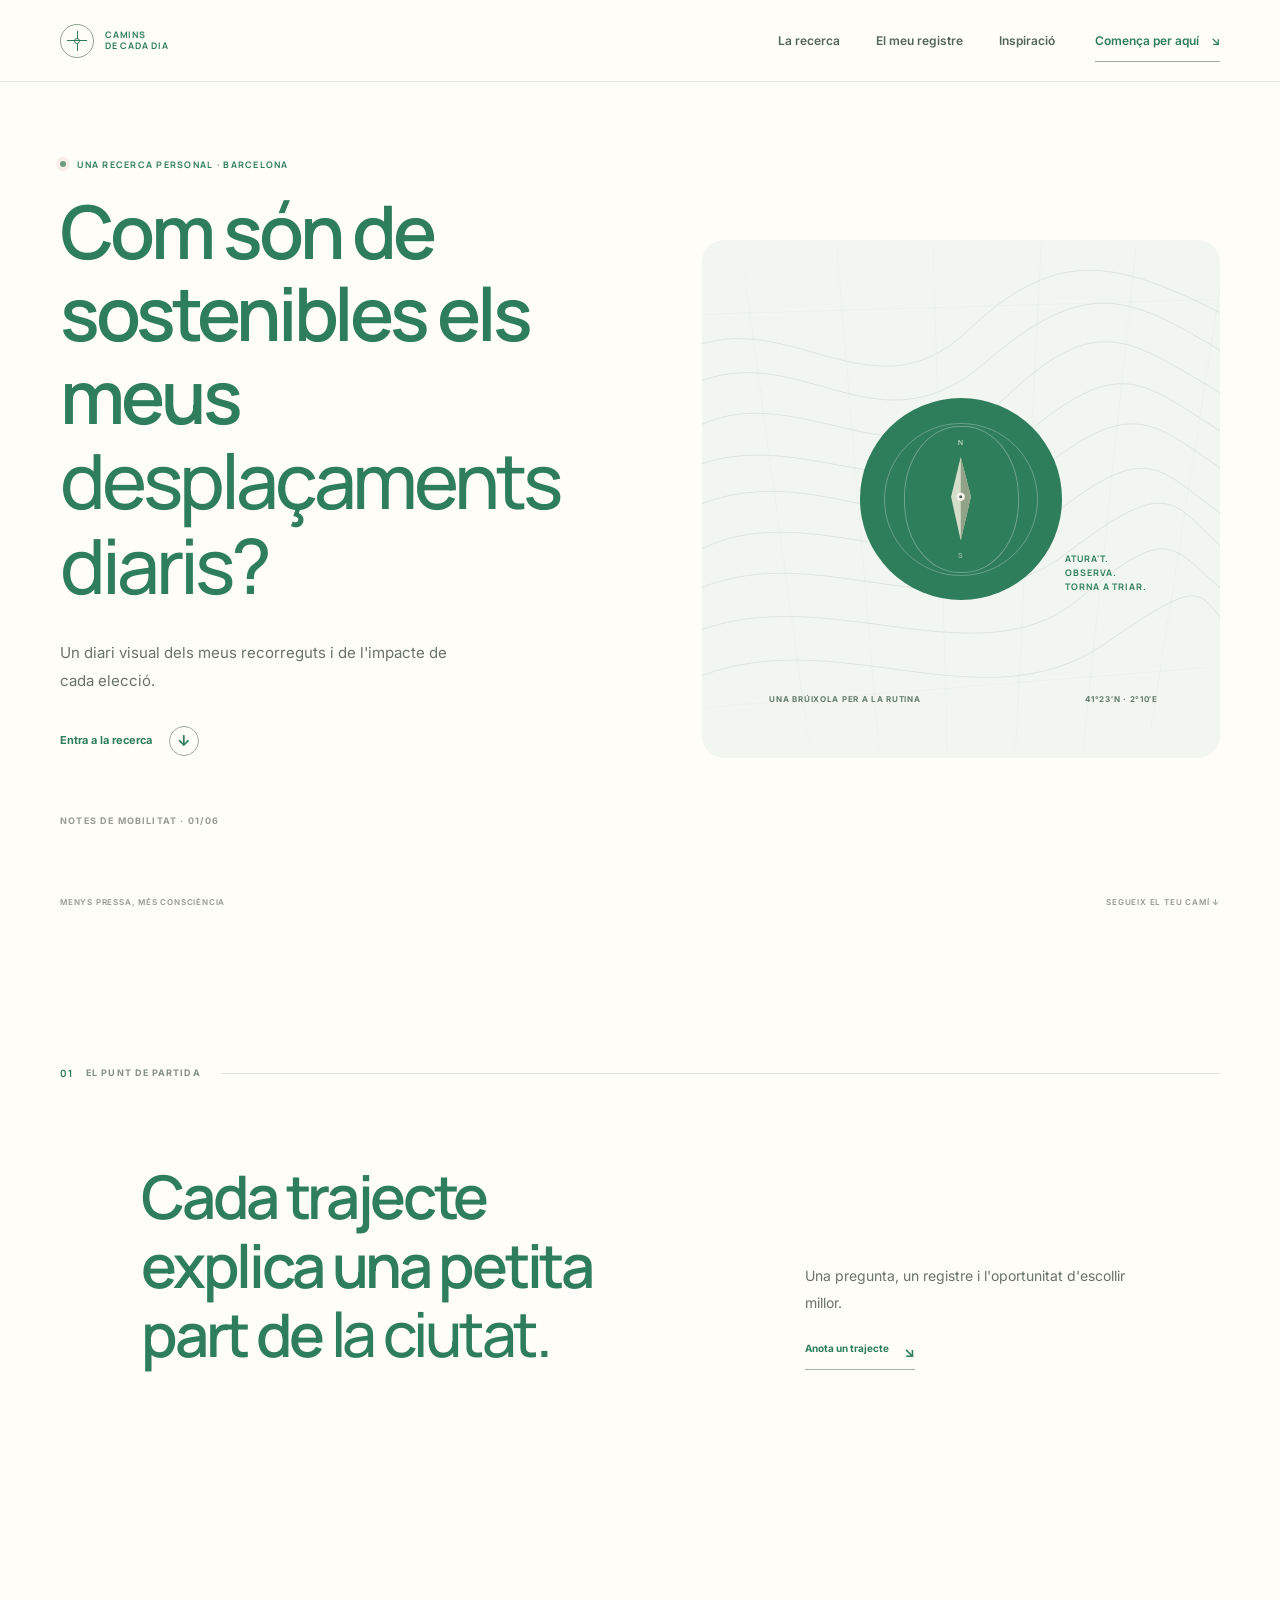
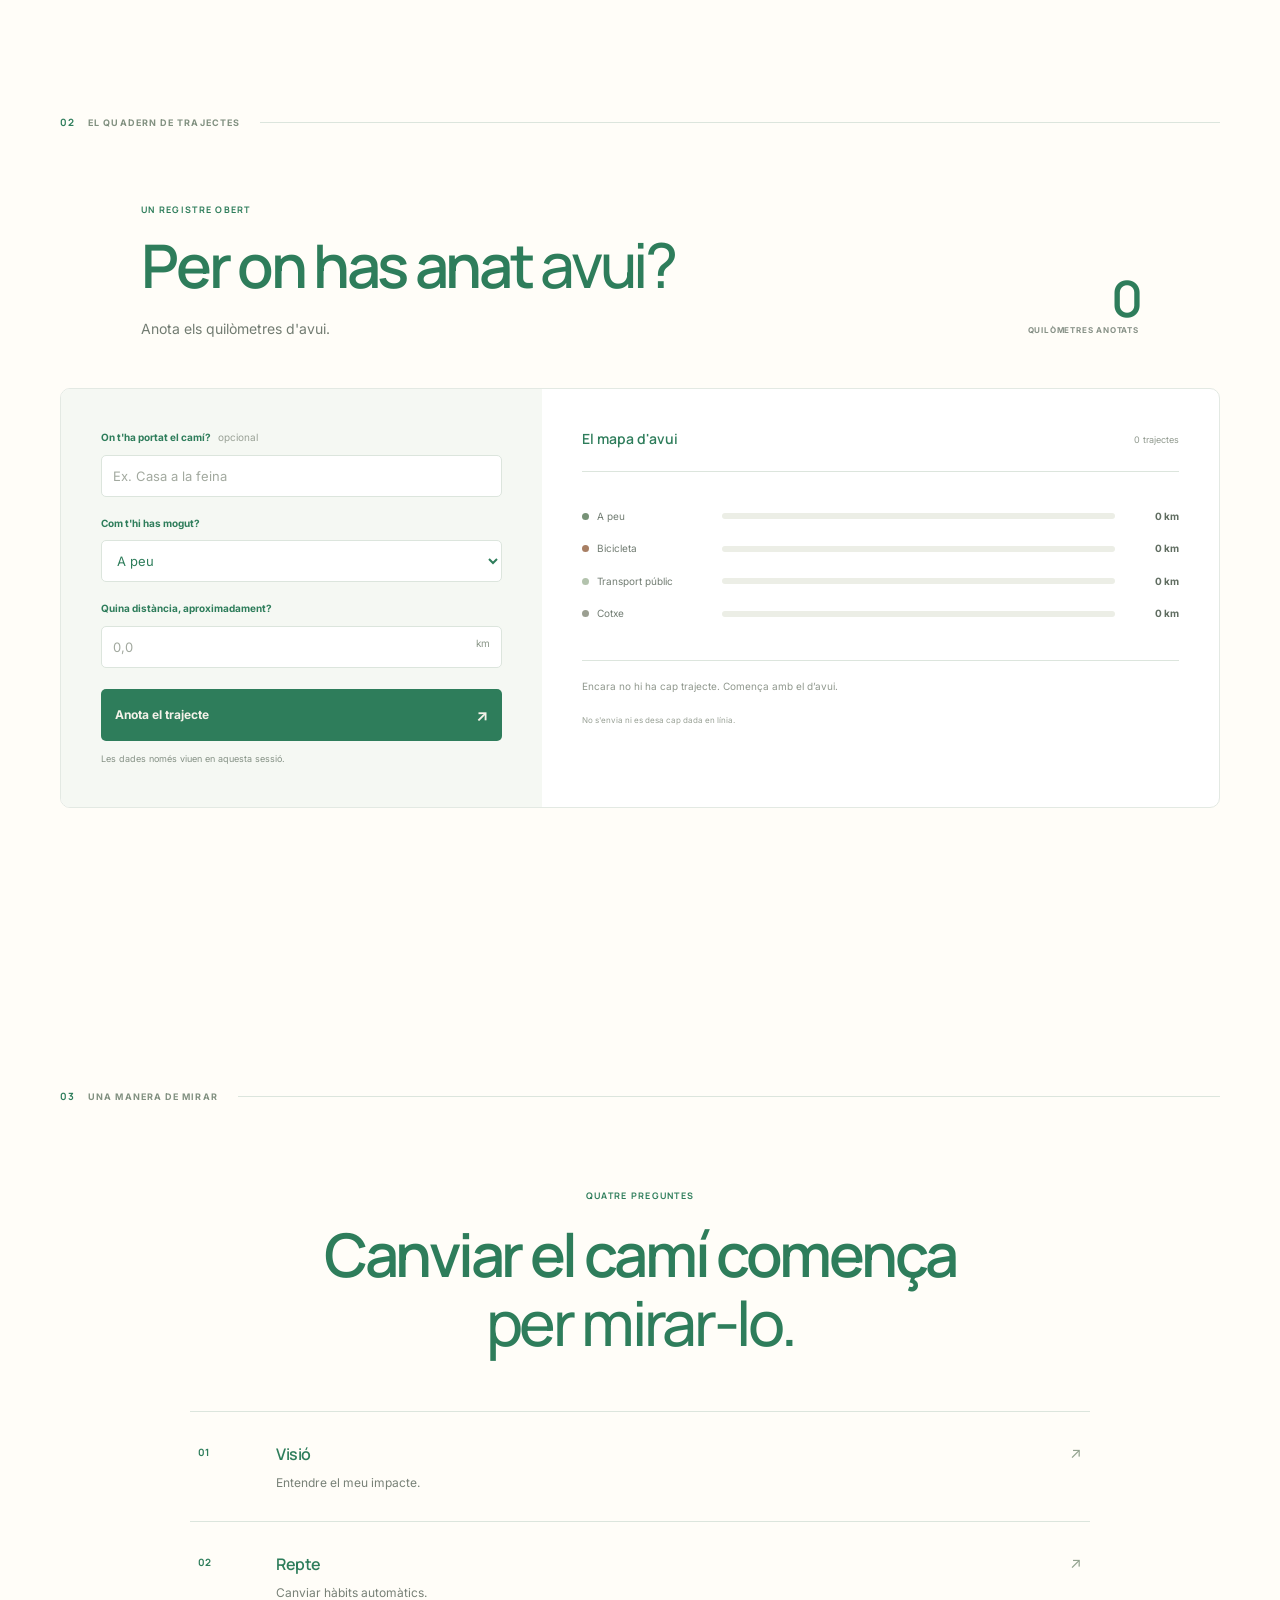
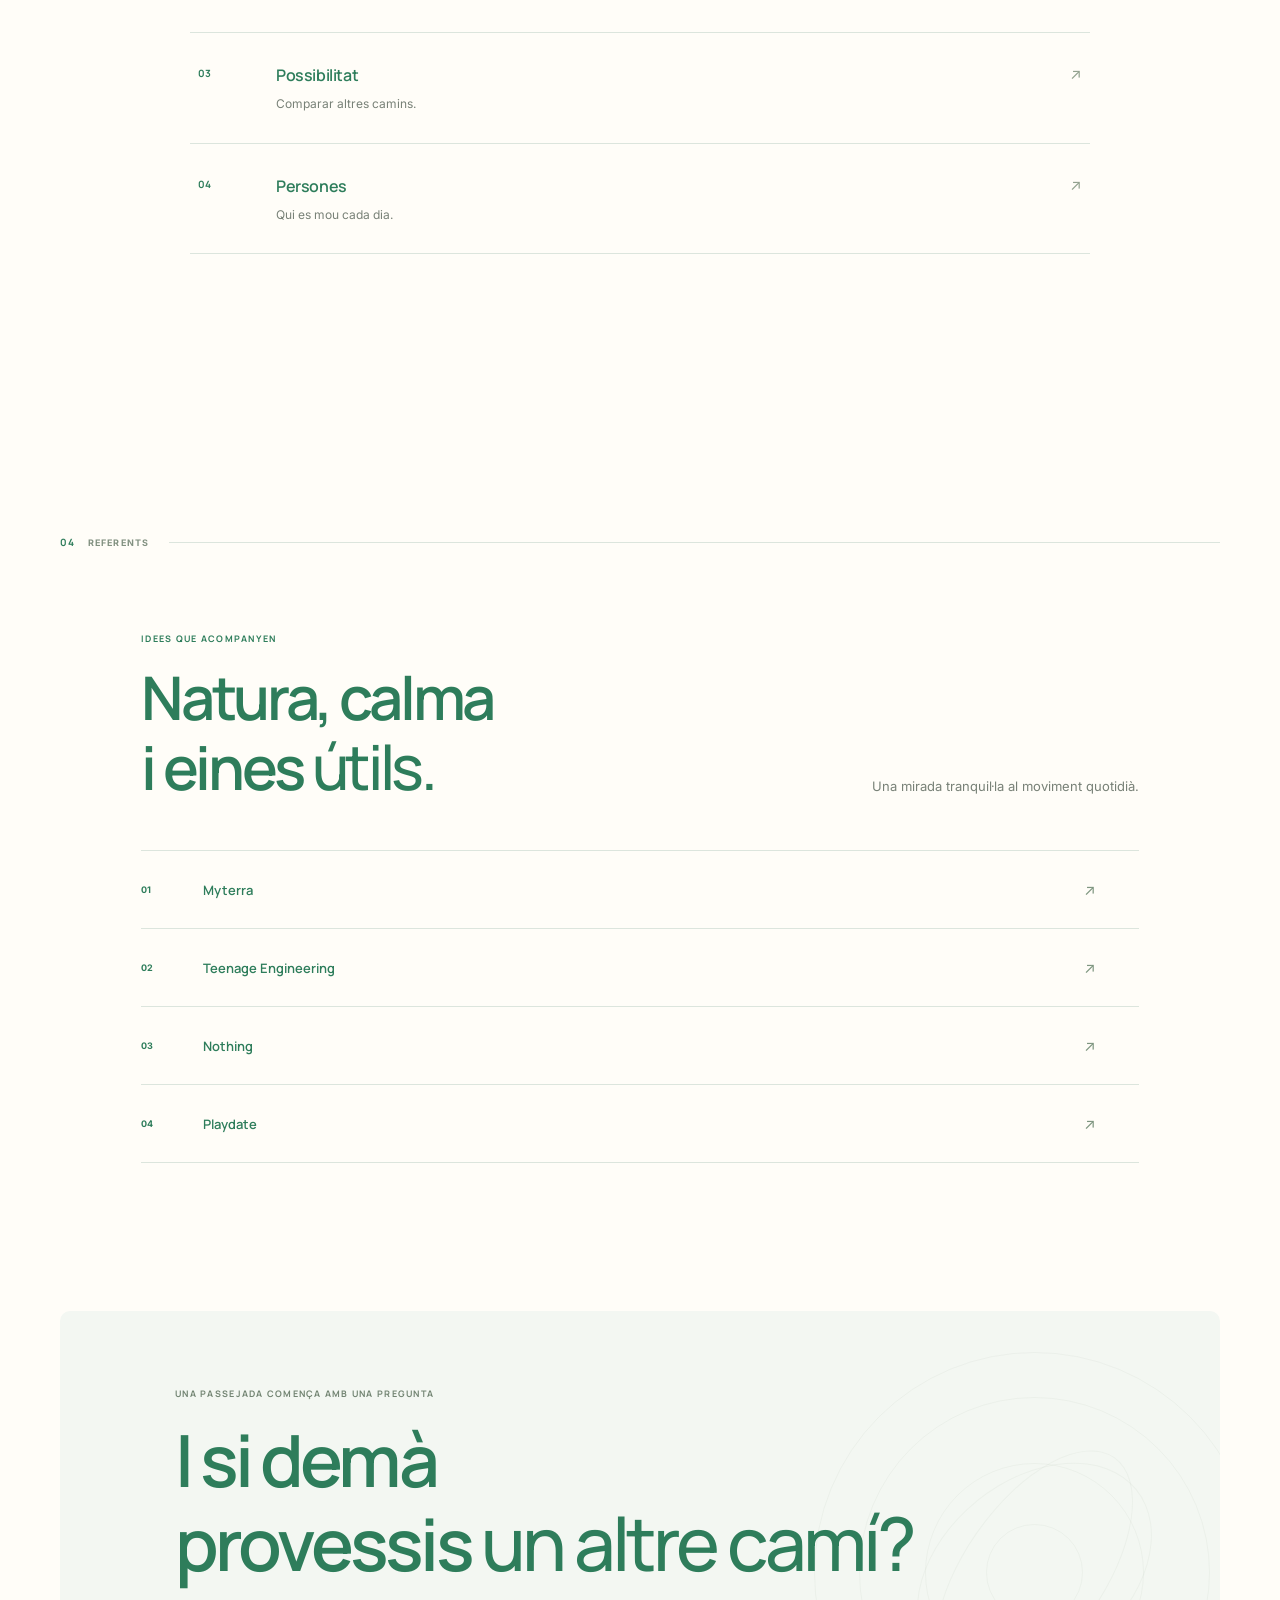
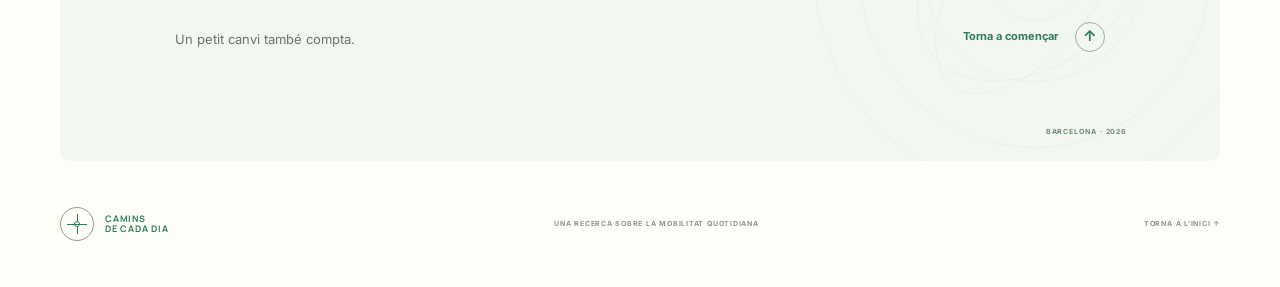
==== commit ade46715: "Reduce homepage copy and add more whitespace" ====
--- a/index.html
+++ b/index.html
@@ -28,7 +28,7 @@
       <div class="hero-copy">
         <p class="eyebrow"><span class="live-dot"></span> UNA RECERCA PERSONAL · BARCELONA</p>
         <h1 id="hero-title">Com són de sostenibles els meus <em>desplaçaments diaris?</em></h1>
-        <p class="hero-intro">Una observació tranquil·la dels trajectes de cada dia. Per entendre'ls millor, i trobar camins una mica més lleugers per a tothom.</p>
+        <p class="hero-intro">Un diari visual dels meus recorreguts i de l'impacte de cada elecció.</p>
         <a class="text-link" href="#recerca"><span>Entra a la recerca</span><span aria-hidden="true">↓</span></a>
         <span class="hero-index">NOTES DE MOBILITAT · 01/06</span>
       </div>
@@ -47,14 +47,13 @@
       <div class="section-label"><span>01</span><span>EL PUNT DE PARTIDA</span></div>
       <div class="intro-grid">
         <h2 id="intro-title">Cada trajecte explica una petita part de <em>la ciutat.</em></h2>
-        <div class="intro-copy"><p>Com són de sostenibles els meus desplaçaments diaris? Aquesta pregunta és l'inici d'una investigació sobre els hàbits, les distàncies i les decisions que sovint fem sense pensar-hi.</p><p>Observar la rutina permet trobar alternatives realistes: canvis petits, propers i possibles.</p><a class="quiet-link" href="#registre">Anota un trajecte <span aria-hidden="true">↘</span></a></div>
+        <div class="intro-copy"><p>Una pregunta, un registre i l'oportunitat d'escollir millor.</p><a class="quiet-link" href="#registre">Anota un trajecte <span aria-hidden="true">↘</span></a></div>
       </div>
-      <div class="soft-note"><span class="note-symbol" aria-hidden="true">✳</span><p>La ciutat no és només el lloc on arribem.<br><strong>També és tot el que travessem pel camí.</strong></p><span class="note-credit">UNA IDEA PER RECORDAR</span></div>
     </section>
 
     <section class="tracker section-shell" id="registre" aria-labelledby="tracker-title">
       <div class="section-label"><span>02</span><span>EL QUADERN DE TRAJECTES</span></div>
-      <div class="tracker-heading"><div><p class="eyebrow">UN REGISTRE OBERT</p><h2 id="tracker-title">Per on has anat <em>avui?</em></h2><p>Afegeix una distància aproximada. Amb el temps, els trajectes dibuixen un patró.</p></div><div class="tracker-total"><strong id="total-km">0</strong><span>quilòmetres anotats</span></div></div>
+      <div class="tracker-heading"><div><p class="eyebrow">UN REGISTRE OBERT</p><h2 id="tracker-title">Per on has anat <em>avui?</em></h2><p>Anota els quilòmetres d'avui.</p></div><div class="tracker-total"><strong id="total-km">0</strong><span>quilòmetres anotats</span></div></div>
       <div class="tracker-panel">
         <form class="trip-form" id="trip-form">
           <label for="trip-name">On t'ha portat el camí? <span>opcional</span></label>
@@ -79,28 +78,28 @@
       <div class="section-label"><span>03</span><span>UNA MANERA DE MIRAR</span></div>
       <div class="principles-intro"><p class="eyebrow">QUATRE PREGUNTES</p><h2 id="principles-title">Canviar el camí comença <em>per mirar-lo.</em></h2></div>
       <div class="question-list">
-        <article><span class="question-number">01</span><div><h3>Què vull entendre?</h3><p>La sostenibilitat dels meus desplaçaments i l'impacte que tenen en el dia a dia.</p></div><span class="question-icon" aria-hidden="true">↗</span></article>
-        <article><span class="question-number">02</span><div><h3>Què em frena?</h3><p>La normalització dels trajectes contaminants i la poca consciència del seu impacte.</p></div><span class="question-icon" aria-hidden="true">↗</span></article>
-        <article><span class="question-number">03</span><div><h3>Quina és la possibilitat?</h3><p>Utilitzar les meves dades per comparar alternatives sostenibles que encaixin amb la rutina.</p></div><span class="question-icon" aria-hidden="true">↗</span></article>
-        <article><span class="question-number">04</span><div><h3>A qui pot servir?</h3><p>A qui es mou cada dia i vol entendre millor l'empremta dels seus trajectes.</p></div><span class="question-icon" aria-hidden="true">↗</span></article>
+        <article><span class="question-number">01</span><div><h3>Visió</h3><p>Entendre el meu impacte.</p></div><span class="question-icon" aria-hidden="true">↗</span></article>
+        <article><span class="question-number">02</span><div><h3>Repte</h3><p>Canviar hàbits automàtics.</p></div><span class="question-icon" aria-hidden="true">↗</span></article>
+        <article><span class="question-number">03</span><div><h3>Possibilitat</h3><p>Comparar altres camins.</p></div><span class="question-icon" aria-hidden="true">↗</span></article>
+        <article><span class="question-number">04</span><div><h3>Persones</h3><p>Qui es mou cada dia.</p></div><span class="question-icon" aria-hidden="true">↗</span></article>
       </div>
     </section>
 
     <section class="inspiration section-shell" id="referents" aria-labelledby="inspiration-title">
       <div class="section-label"><span>04</span><span>REFERENTS</span></div>
-      <div class="inspiration-grid"><div><p class="eyebrow">IDEES QUE ACOMPANYEN</p><h2 id="inspiration-title">Natura, objectes<br>i una mica de <em>calma.</em></h2></div><p class="inspiration-copy">La identitat busca una veu directa i propera: útil com una bona eina, serena com una passejada sense pressa.</p></div>
+      <div class="inspiration-grid"><div><p class="eyebrow">IDEES QUE ACOMPANYEN</p><h2 id="inspiration-title">Natura, calma<br>i eines <em>útils.</em></h2></div><p class="inspiration-copy">Una mirada tranquil·la al moviment quotidià.</p></div>
       <div class="reference-list">
-        <a href="https://myterra.ai/" target="_blank" rel="noreferrer"><span class="ref-index">01</span><span class="ref-title">Myterra</span><span class="ref-description">Calma, natura i exploració conscient</span><span class="ref-arrow" aria-hidden="true">↗</span></a>
-        <a href="https://teenage.engineering/" target="_blank" rel="noreferrer"><span class="ref-index">02</span><span class="ref-title">Teenage Engineering</span><span class="ref-description">Objectes precisos amb caràcter propi</span><span class="ref-arrow" aria-hidden="true">↗</span></a>
-        <a href="https://nothing.tech/" target="_blank" rel="noreferrer"><span class="ref-index">03</span><span class="ref-title">Nothing</span><span class="ref-description">Claredat, ordre i tecnologia visible</span><span class="ref-arrow" aria-hidden="true">↗</span></a>
-        <a href="https://play.date/" target="_blank" rel="noreferrer"><span class="ref-index">04</span><span class="ref-title">Playdate</span><span class="ref-description">Una espurna lúdica en l'ús quotidià</span><span class="ref-arrow" aria-hidden="true">↗</span></a>
+        <a href="https://myterra.ai/" target="_blank" rel="noreferrer"><span class="ref-index">01</span><span class="ref-title">Myterra</span><span class="ref-arrow" aria-hidden="true">↗</span></a>
+        <a href="https://teenage.engineering/" target="_blank" rel="noreferrer"><span class="ref-index">02</span><span class="ref-title">Teenage Engineering</span><span class="ref-arrow" aria-hidden="true">↗</span></a>
+        <a href="https://nothing.tech/" target="_blank" rel="noreferrer"><span class="ref-index">03</span><span class="ref-title">Nothing</span><span class="ref-arrow" aria-hidden="true">↗</span></a>
+        <a href="https://play.date/" target="_blank" rel="noreferrer"><span class="ref-index">04</span><span class="ref-title">Playdate</span><span class="ref-arrow" aria-hidden="true">↗</span></a>
       </div>
     </section>
 
     <section class="closing section-shell" aria-labelledby="closing-title">
       <div class="closing-orbit" aria-hidden="true"><span></span><span></span><span></span></div>
       <p class="eyebrow">UNA PASSEJADA COMENÇA AMB UNA PREGUNTA</p><h2 id="closing-title">I si demà<br>provessis <em>un altre camí?</em></h2>
-      <div class="closing-bottom"><p>No cal canviar-ho tot de cop. N'hi ha prou amb observar la rutina, conèixer les opcions i triar amb una mica més de consciència.</p><a class="text-link" href="#inici"><span>Torna a començar</span><span aria-hidden="true">↑</span></a></div>
+      <div class="closing-bottom"><p>Un petit canvi també compta.</p><a class="text-link" href="#inici"><span>Torna a començar</span><span aria-hidden="true">↑</span></a></div>
       <span class="closing-coordinates">BARCELONA · 2026</span>
     </section>
   </main>
--- a/style.css
+++ b/style.css
@@ -40,4 +40,7 @@
 @media(max-width:900px){.site-header{height:76px;padding-inline:28px}.hero{min-height:590px;padding-top:60px}.intro,.tracker,.principles,.inspiration{padding-top:90px;padding-bottom:100px}.tracker-heading{padding:50px 3% 34px}.trip-form{padding:30px 25px}.trip-results{padding:28px 25px 24px}}
 @media(max-width:620px){html{scroll-padding-top:76px}.site-header{width:100%;height:68px;padding-inline:18px}.mobile-nav:not([hidden]){position:fixed;top:68px;left:18px;right:18px;padding:12px 20px;background:#fff;border:1px solid #e3e9e3;color:#2E7D5B;box-shadow:0 12px 30px #1e3f2c12}.mobile-nav a{border-color:#e3e9e3;font-size:13px}.menu-toggle{border-color:#a9c2ae}.menu-toggle span{background:#2E7D5B}.hero{padding-top:44px;padding-bottom:68px}.hero h1{font-size:clamp(44px,11.5vw,62px);line-height:1.12}.hero-intro{margin:22px 0;font-size:13px}.hero-art{width:88%;border-radius:18px}.hero-bottom{font-size:6px}.intro,.tracker,.principles,.inspiration{padding-top:72px;padding-bottom:82px}.intro-grid{padding:43px 2% 35px;gap:24px}.intro h2,.tracker h2,.principles h2,.inspiration h2{font-size:clamp(37px,9.5vw,50px)}.intro-copy p,.tracker-heading>div:first-child>p:last-child{font-size:12px}.soft-note{padding:22px 19px}.soft-note p{font-size:12px}.tracker-heading{padding:44px 2% 27px}.tracker-panel{border-radius:8px}.trip-form{padding:24px 20px 18px}.trip-results{padding:23px 20px}.question-list article{padding:21px 2px;grid-template-columns:32px 1fr 22px}.question-list h3{font-size:13px}.question-list p{font-size:10px}.inspiration-grid{padding:44px 2% 28px}.reference-list{width:100%}.reference-list>a{min-height:64px;grid-template-columns:27px 1fr 23px}.ref-title{font-size:11px}.ref-description{display:none}.closing{width:calc(100% - 20px);padding:50px 23px 55px;border-radius:8px}.closing h2{font-size:clamp(42px,10vw,58px)}.closing-bottom>p{font-size:11px}.site-footer{min-height:100px}}
 @media(prefers-reduced-motion:reduce){.compass-object{animation:none}}
+.intro,.tracker,.principles,.inspiration{padding-top:132px;padding-bottom:148px}.intro-grid{padding-top:80px;padding-bottom:64px}.tracker-heading{padding-top:72px;padding-bottom:46px}.principles-intro{margin-top:84px;margin-bottom:52px}.inspiration-grid{padding-top:80px;padding-bottom:48px}.reference-list>a{min-height:78px}.closing{min-height:450px}
+@media(max-width:900px){.intro,.tracker,.principles,.inspiration{padding-top:104px;padding-bottom:112px}}
+@media(max-width:620px){.intro,.tracker,.principles,.inspiration{padding-top:76px;padding-bottom:86px}.intro-grid{padding-top:46px;padding-bottom:36px}.tracker-heading{padding-top:48px;padding-bottom:28px}.principles-intro{margin-top:46px;margin-bottom:30px}.inspiration-grid{padding-top:46px;padding-bottom:30px}.reference-list>a{min-height:66px}.closing{min-height:370px}}
 
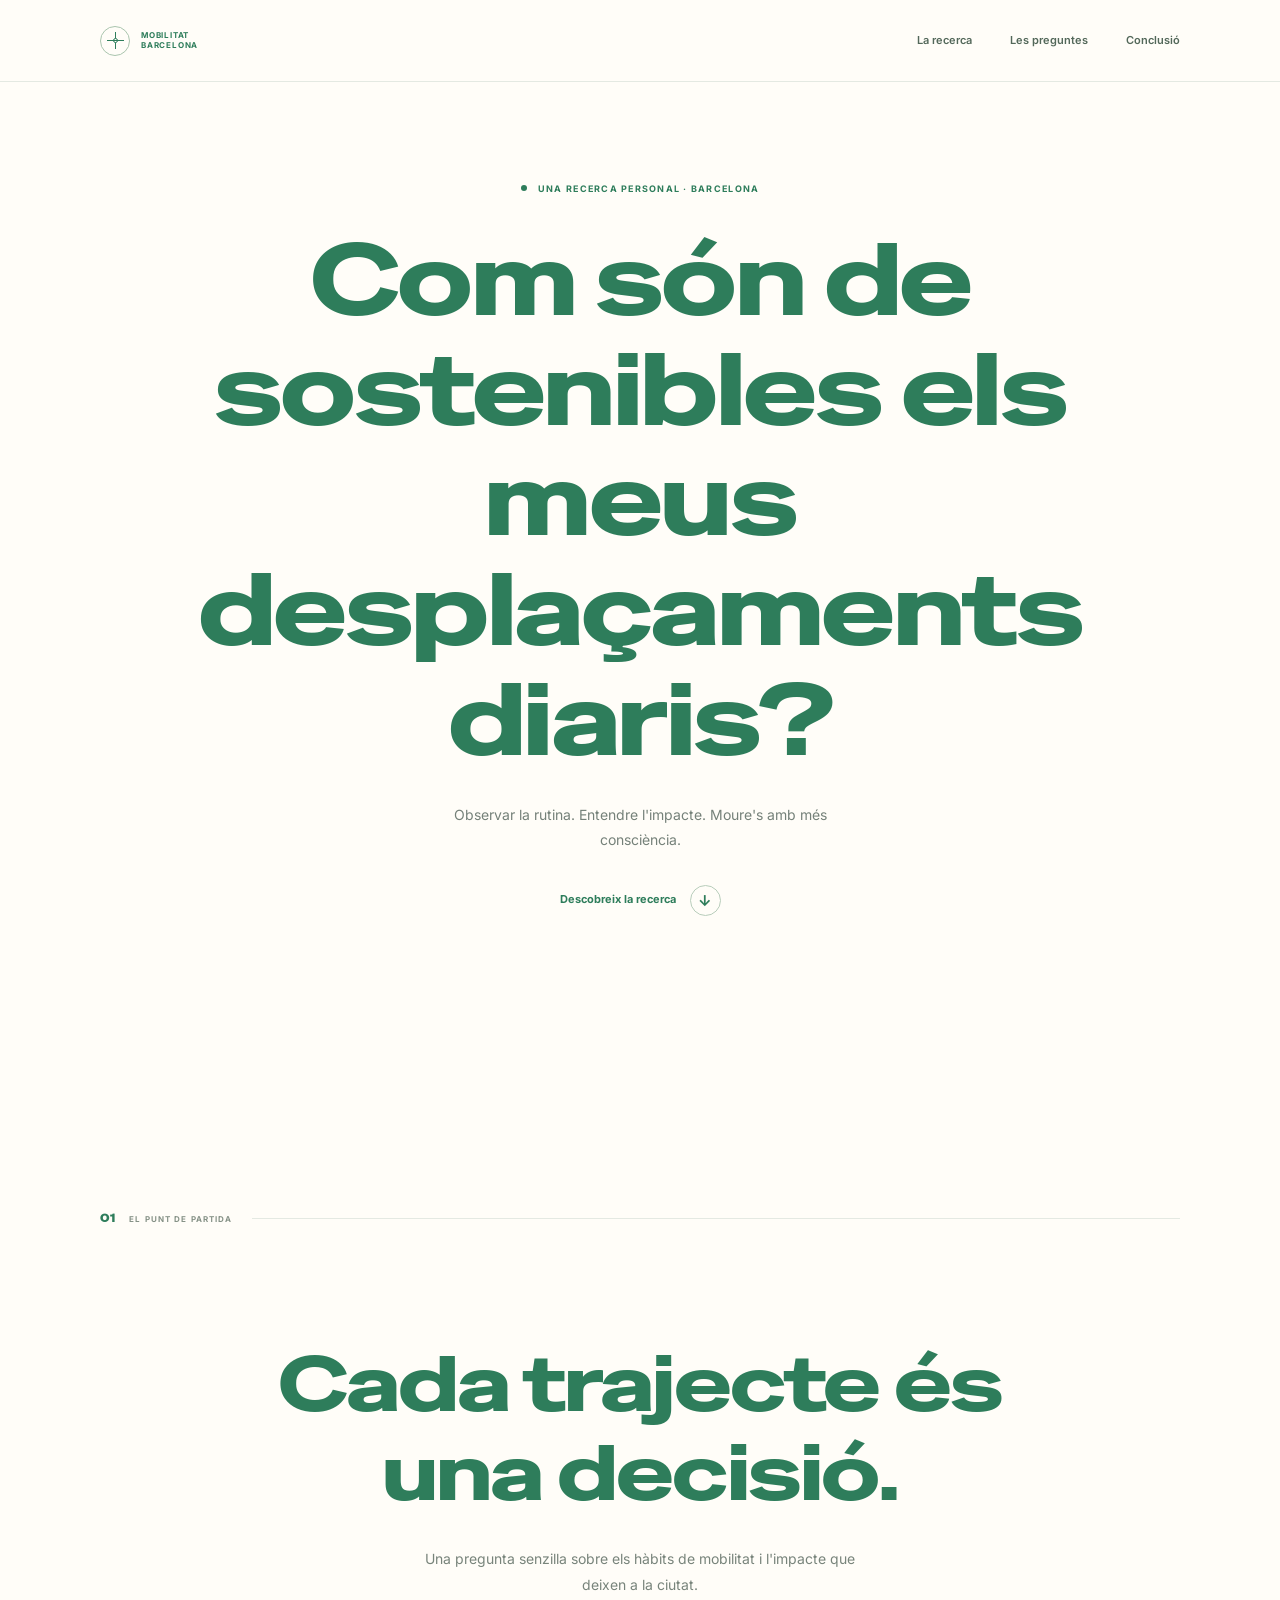
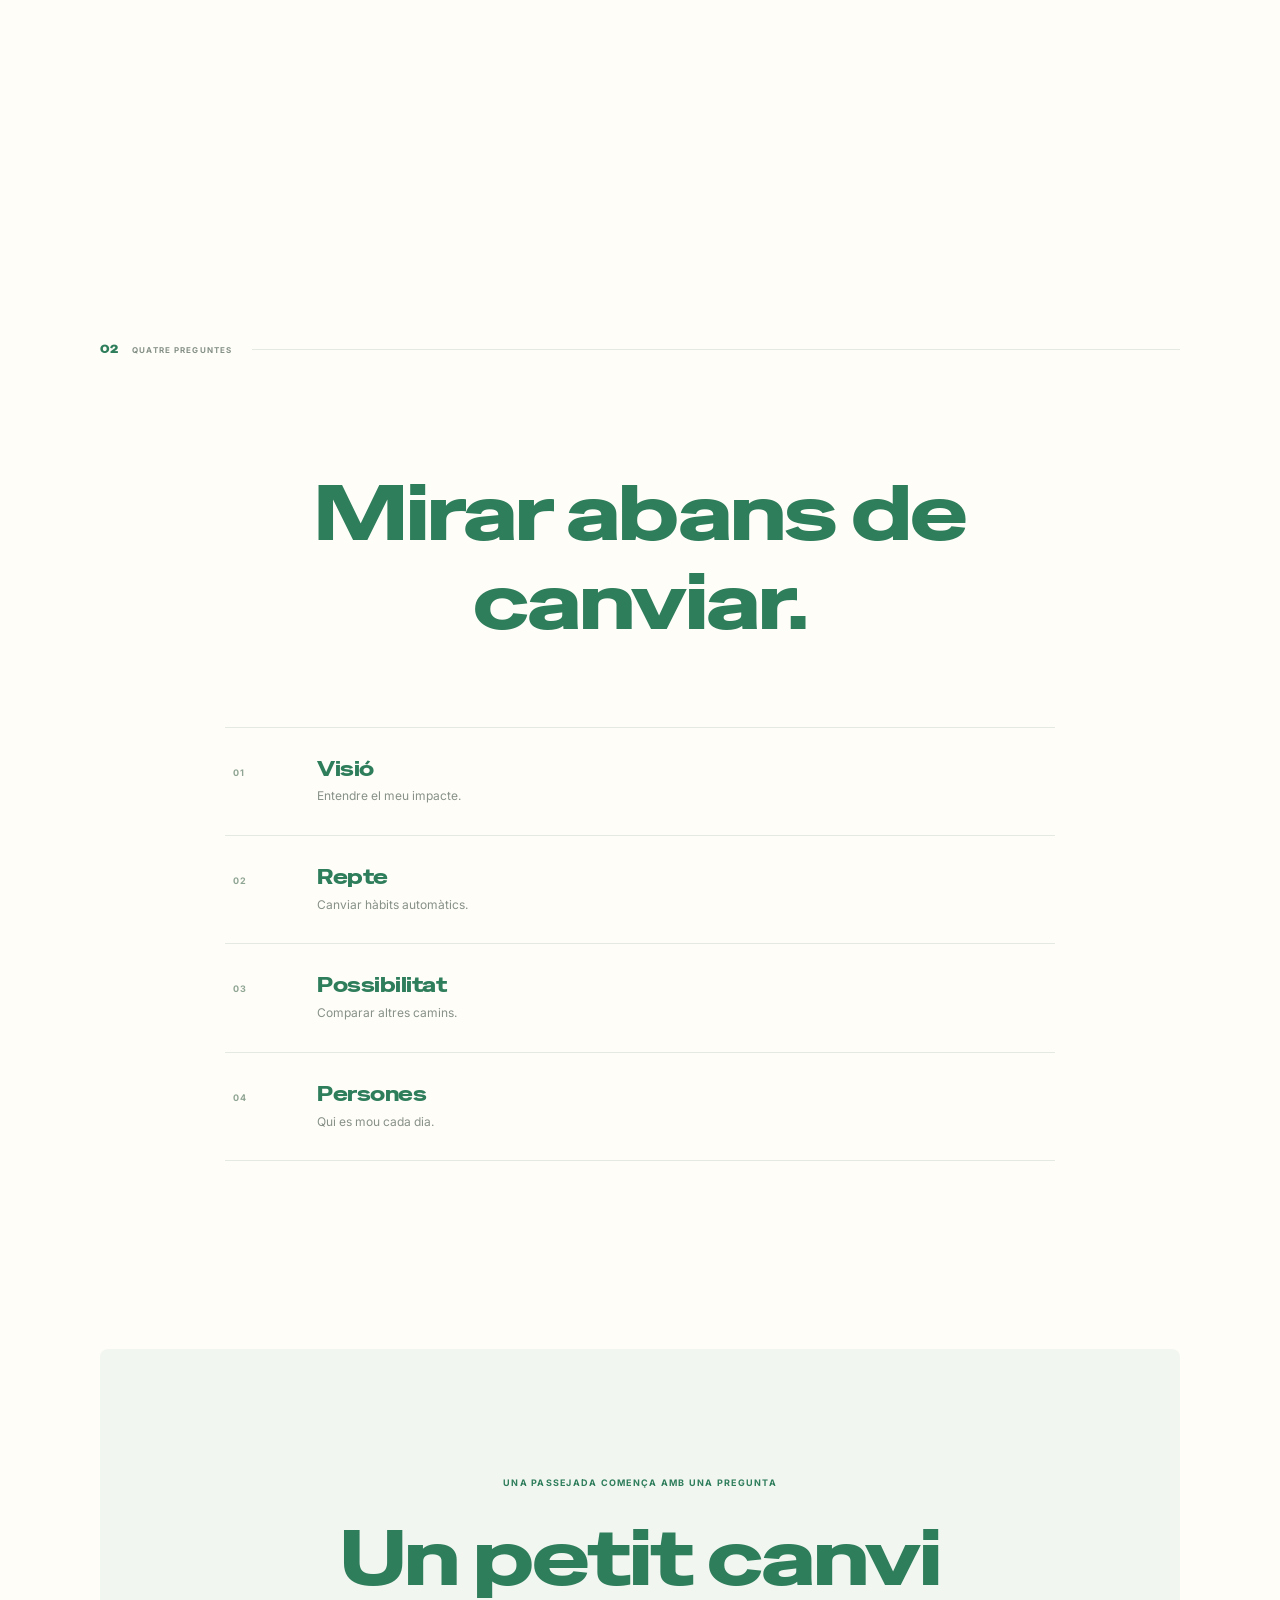
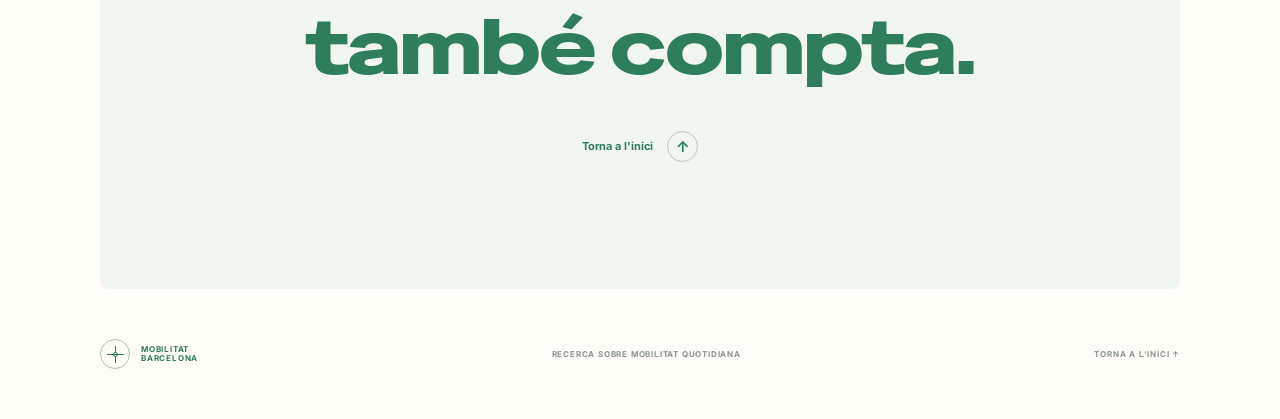
==== commit 22dbd358: "Remove hero image, brand phrase, tracker and references" ====
--- a/index.html
+++ b/index.html
@@ -4,8 +4,8 @@
   <meta charset="utf-8">
   <meta name="viewport" content="width=device-width, initial-scale=1">
   <meta name="theme-color" content="#FFFDF8">
-  <meta name="description" content="Una investigació personal sobre els hàbits de mobilitat diaris a Barcelona i les alternatives més sostenibles.">
-  <title>Camins de cada dia — Barcelona</title>
+  <meta name="description" content="Una investigació breu sobre els hàbits de mobilitat diaris a Barcelona.">
+  <title>Mobilitat quotidiana — Barcelona</title>
   <link rel="stylesheet" href="style.css">
   <script src="script.js" defer></script>
 </head>
@@ -13,98 +13,51 @@
   <div class="scroll-progress" aria-hidden="true"><span id="scroll-progress"></span></div>
   <a class="skip-link" href="#contingut">Salta al contingut</a>
   <header class="site-header">
-    <a class="wordmark" href="#inici" aria-label="Camins de cada dia, inici"><span class="wordmark-mark" aria-hidden="true"><span></span></span><span>CAMINS<br>DE CADA DIA</span></a>
+    <a class="wordmark" href="#inici" aria-label="Mobilitat, inici"><span class="wordmark-mark" aria-hidden="true"><span></span></span><span>MOBILITAT<br>BARCELONA</span></a>
     <nav class="main-nav" aria-label="Navegació principal">
       <a href="#recerca">La recerca</a>
-      <a href="#registre">El meu registre</a>
-      <a href="#referents">Inspiració</a>
+      <a href="#preguntes">Les preguntes</a>
+      <a href="#conclusio">Conclusió</a>
     </nav>
-    <a class="header-cta" href="#registre">Comença per aquí <span aria-hidden="true">↘</span></a>
     <button class="menu-toggle" type="button" aria-label="Obre el menú" aria-expanded="false" aria-controls="mobile-nav"><span></span><span></span></button>
   </header>
 
   <main id="contingut">
     <section class="hero section-shell" id="inici" aria-labelledby="hero-title">
-      <div class="hero-copy">
-        <p class="eyebrow"><span class="live-dot"></span> UNA RECERCA PERSONAL · BARCELONA</p>
-        <h1 id="hero-title">Com són de sostenibles els meus <em>desplaçaments diaris?</em></h1>
-        <p class="hero-intro">Un diari visual dels meus recorreguts i de l'impacte de cada elecció.</p>
-        <a class="text-link" href="#recerca"><span>Entra a la recerca</span><span aria-hidden="true">↓</span></a>
-        <span class="hero-index">NOTES DE MOBILITAT · 01/06</span>
-      </div>
-      <div class="hero-art" role="img" aria-label="Una brúixola orgànica sobre un mapa de carrers il·lustrat">
-        <svg class="contour-map" viewBox="0 0 700 680" aria-hidden="true">
-          <path d="M-30 166C113 66 228 250 359 124S574 48 738 131M-25 211C131 107 231 296 381 165S584 98 726 176M-8 260C126 164 271 341 404 212S575 149 716 224M-16 311C130 224 286 382 427 261S585 201 719 276M-22 365C156 260 292 435 440 311S601 259 729 330M-7 418C142 315 322 476 464 362S601 314 718 382M-19 472C147 366 328 529 485 408S616 365 723 431M-26 527C150 422 365 582 501 466S615 417 726 487M-16 581C168 479 370 637 533 524S632 478 737 538" fill="none" stroke="currentColor" stroke-width="1.25"/>
-          <path d="M73 52 155 648M191 18 245 662M314 14 332 662M452 9 419 660M573 16 505 658M684 44 592 631M14 104 678 85M1 607 668 554" fill="none" stroke="currentColor" stroke-width=".8" opacity=".43"/>
-        </svg>
-        <div class="compass-object"><div class="compass-glow"></div><div class="compass-face"><span class="compass-north">N</span><svg viewBox="0 0 160 190" aria-hidden="true"><path d="M80 13 100 91 80 177 61 91Z" fill="#d5dec9"/><path d="m80 13 0 164 20-86Z" fill="#91a288"/><circle cx="80" cy="91" r="8" fill="#f4f2e9"/><circle cx="80" cy="91" r="3" fill="#4a654d"/></svg><span class="compass-south">S</span></div><span class="object-caption">ATURA'T.<br>OBSERVA.<br>TORNA A TRIAR.</span></div>
-        <div class="hero-art-note"><span>UNA BRÚIXOLA PER A LA RUTINA</span><span>41°23′N · 2°10′E</span></div>
-      </div>
-      <div class="hero-bottom"><span>MENYS PRESSA, MÉS CONSCIÈNCIA</span><span>SEGUEIX EL TEU CAMÍ ↓</span></div>
+      <p class="eyebrow"><span class="live-dot"></span> UNA RECERCA PERSONAL · BARCELONA</p>
+      <h1 id="hero-title">Com són de sostenibles els meus <em>desplaçaments diaris?</em></h1>
+      <p class="hero-intro">Observar la rutina. Entendre l'impacte. Moure's amb més consciència.</p>
+      <a class="text-link" href="#recerca"><span>Descobreix la recerca</span><span aria-hidden="true">↓</span></a>
     </section>
 
     <section class="intro section-shell" id="recerca" aria-labelledby="intro-title">
       <div class="section-label"><span>01</span><span>EL PUNT DE PARTIDA</span></div>
-      <div class="intro-grid">
-        <h2 id="intro-title">Cada trajecte explica una petita part de <em>la ciutat.</em></h2>
-        <div class="intro-copy"><p>Una pregunta, un registre i l'oportunitat d'escollir millor.</p><a class="quiet-link" href="#registre">Anota un trajecte <span aria-hidden="true">↘</span></a></div>
+      <div class="intro-copy">
+        <h2 id="intro-title">Cada trajecte és una decisió.</h2>
+        <p>Una pregunta senzilla sobre els hàbits de mobilitat i l'impacte que deixen a la ciutat.</p>
       </div>
     </section>
 
-    <section class="tracker section-shell" id="registre" aria-labelledby="tracker-title">
-      <div class="section-label"><span>02</span><span>EL QUADERN DE TRAJECTES</span></div>
-      <div class="tracker-heading"><div><p class="eyebrow">UN REGISTRE OBERT</p><h2 id="tracker-title">Per on has anat <em>avui?</em></h2><p>Anota els quilòmetres d'avui.</p></div><div class="tracker-total"><strong id="total-km">0</strong><span>quilòmetres anotats</span></div></div>
-      <div class="tracker-panel">
-        <form class="trip-form" id="trip-form">
-          <label for="trip-name">On t'ha portat el camí? <span>opcional</span></label>
-          <input id="trip-name" name="name" type="text" maxlength="38" placeholder="Ex. Casa a la feina">
-          <label for="trip-mode">Com t'hi has mogut?</label>
-          <select id="trip-mode" name="mode"><option value="walk">A peu</option><option value="bike">En bicicleta</option><option value="transit">Transport públic</option><option value="car">En cotxe</option></select>
-          <label for="trip-distance">Quina distància, aproximadament?</label>
-          <div class="distance-input"><input id="trip-distance" name="distance" type="number" min="0.1" max="500" step="0.1" placeholder="0,0" required inputmode="decimal"><span>km</span></div>
-          <button class="submit-button" type="submit">Anota el trajecte <span aria-hidden="true">↗</span></button>
-          <p class="form-message" id="form-message" role="status" aria-live="polite">Les dades només viuen en aquesta sessió.</p>
-        </form>
-        <div class="trip-results">
-          <div class="results-head"><h3>El mapa d'avui</h3><span id="trip-count">0 trajectes</span></div>
-          <div class="mode-bars" id="mode-bars" aria-label="Quilòmetres per mode de transport"><div class="bar-row" data-mode="walk"><span class="bar-label"><i></i>A peu</span><span class="bar-track"><i class="bar-fill"></i></span><span class="bar-value">0 km</span></div><div class="bar-row" data-mode="bike"><span class="bar-label"><i></i>Bicicleta</span><span class="bar-track"><i class="bar-fill"></i></span><span class="bar-value">0 km</span></div><div class="bar-row" data-mode="transit"><span class="bar-label"><i></i>Transport públic</span><span class="bar-track"><i class="bar-fill"></i></span><span class="bar-value">0 km</span></div><div class="bar-row" data-mode="car"><span class="bar-label"><i></i>Cotxe</span><span class="bar-track"><i class="bar-fill"></i></span><span class="bar-value">0 km</span></div></div>
-          <ul class="trip-list" id="trip-list"><li class="empty-state">Encara no hi ha cap trajecte. Pots començar pel d'avui.</li></ul>
-          <p class="data-footnote">No s'envia ni es desa cap dada en línia.</p>
-        </div>
+    <section class="principles section-shell" id="preguntes" aria-labelledby="principles-title">
+      <div class="section-label"><span>02</span><span>QUATRE PREGUNTES</span></div>
+      <div class="principles-intro"><h2 id="principles-title">Mirar abans de canviar.</h2></div>
+      <div class="question-list">
+        <article><span class="question-number">01</span><div><h3>Visió</h3><p>Entendre el meu impacte.</p></div></article>
+        <article><span class="question-number">02</span><div><h3>Repte</h3><p>Canviar hàbits automàtics.</p></div></article>
+        <article><span class="question-number">03</span><div><h3>Possibilitat</h3><p>Comparar altres camins.</p></div></article>
+        <article><span class="question-number">04</span><div><h3>Persones</h3><p>Qui es mou cada dia.</p></div></article>
       </div>
     </section>
 
-    <section class="principles section-shell" aria-labelledby="principles-title">
-      <div class="section-label"><span>03</span><span>UNA MANERA DE MIRAR</span></div>
-      <div class="principles-intro"><p class="eyebrow">QUATRE PREGUNTES</p><h2 id="principles-title">Canviar el camí comença <em>per mirar-lo.</em></h2></div>
-      <div class="question-list">
-        <article><span class="question-number">01</span><div><h3>Visió</h3><p>Entendre el meu impacte.</p></div><span class="question-icon" aria-hidden="true">↗</span></article>
-        <article><span class="question-number">02</span><div><h3>Repte</h3><p>Canviar hàbits automàtics.</p></div><span class="question-icon" aria-hidden="true">↗</span></article>
-        <article><span class="question-number">03</span><div><h3>Possibilitat</h3><p>Comparar altres camins.</p></div><span class="question-icon" aria-hidden="true">↗</span></article>
-        <article><span class="question-number">04</span><div><h3>Persones</h3><p>Qui es mou cada dia.</p></div><span class="question-icon" aria-hidden="true">↗</span></article>
-      </div>
-    </section>
-
-    <section class="inspiration section-shell" id="referents" aria-labelledby="inspiration-title">
-      <div class="section-label"><span>04</span><span>REFERENTS</span></div>
-      <div class="inspiration-grid"><div><p class="eyebrow">IDEES QUE ACOMPANYEN</p><h2 id="inspiration-title">Natura, calma<br>i eines <em>útils.</em></h2></div><p class="inspiration-copy">Una mirada tranquil·la al moviment quotidià.</p></div>
-      <div class="reference-list">
-        <a href="https://myterra.ai/" target="_blank" rel="noreferrer"><span class="ref-index">01</span><span class="ref-title">Myterra</span><span class="ref-arrow" aria-hidden="true">↗</span></a>
-        <a href="https://teenage.engineering/" target="_blank" rel="noreferrer"><span class="ref-index">02</span><span class="ref-title">Teenage Engineering</span><span class="ref-arrow" aria-hidden="true">↗</span></a>
-        <a href="https://nothing.tech/" target="_blank" rel="noreferrer"><span class="ref-index">03</span><span class="ref-title">Nothing</span><span class="ref-arrow" aria-hidden="true">↗</span></a>
-        <a href="https://play.date/" target="_blank" rel="noreferrer"><span class="ref-index">04</span><span class="ref-title">Playdate</span><span class="ref-arrow" aria-hidden="true">↗</span></a>
-      </div>
-    </section>
-
-    <section class="closing section-shell" aria-labelledby="closing-title">
-      <div class="closing-orbit" aria-hidden="true"><span></span><span></span><span></span></div>
-      <p class="eyebrow">UNA PASSEJADA COMENÇA AMB UNA PREGUNTA</p><h2 id="closing-title">I si demà<br>provessis <em>un altre camí?</em></h2>
-      <div class="closing-bottom"><p>Un petit canvi també compta.</p><a class="text-link" href="#inici"><span>Torna a començar</span><span aria-hidden="true">↑</span></a></div>
-      <span class="closing-coordinates">BARCELONA · 2026</span>
+    <section class="closing section-shell" id="conclusio" aria-labelledby="closing-title">
+      <p class="eyebrow">UNA PASSEJADA COMENÇA AMB UNA PREGUNTA</p>
+      <h2 id="closing-title">Un petit canvi<br><em>també compta.</em></h2>
+      <a class="text-link" href="#inici"><span>Torna a l'inici</span><span aria-hidden="true">↑</span></a>
     </section>
   </main>
-  <footer class="site-footer"><a class="wordmark" href="#inici"><span class="wordmark-mark" aria-hidden="true"><span></span></span><span>CAMINS<br>DE CADA DIA</span></a><span>UNA RECERCA SOBRE LA MOBILITAT QUOTIDIANA</span><a href="#inici">TORNA A L'INICI ↑</a></footer>
-  <nav class="mobile-nav" id="mobile-nav" aria-label="Navegació mòbil" hidden><a href="#recerca">La recerca</a><a href="#registre">El meu registre</a><a href="#referents">Inspiració</a></nav>
+
+  <footer class="site-footer"><a class="wordmark" href="#inici"><span class="wordmark-mark" aria-hidden="true"><span></span></span><span>MOBILITAT<br>BARCELONA</span></a><span>RECERCA SOBRE MOBILITAT QUOTIDIANA</span><a href="#inici">TORNA A L'INICI ↑</a></footer>
+  <nav class="mobile-nav" id="mobile-nav" aria-label="Navegació mòbil" hidden><a href="#recerca">La recerca</a><a href="#preguntes">Les preguntes</a><a href="#conclusio">Conclusió</a></nav>
 </body>
 </html>
 
--- a/style.css
+++ b/style.css
@@ -1,46 +1,24 @@
-@import url('https://fonts.googleapis.com/css2?family=Inter:wght@400;500;600;700&family=Manrope:wght@400;500;600;700;800&display=swap');
+@import url('https://fonts.googleapis.com/css2?family=Inter:wght@400;500;600;700&family=Special+Gothic+Expanded+One&display=swap');
 
-:root{--paper:#FFFDF8;--paper-light:#fff;--green:#2E7D5B;--green-dark:#2E7D5B;--sage:#e7efe8;--sage-deep:#b4cbb9;--ink:#334239;--muted:#747d75;--clay:#6b9b7d;--rule:#dce5dd;--sans:'Inter',Arial,sans-serif;--display:'Manrope','Inter',Arial,sans-serif;--serif:'Inter',Arial,sans-serif;--page:1160px}
+:root{--paper:#FFFDF8;--green:#2E7D5B;--ink:#405147;--muted:#879188;--rule:#e4e9e2;--sage:#F2F6F0;--display:'Special Gothic Expanded One','Manrope',Arial,sans-serif;--body:'Inter',Arial,sans-serif;--page:1080px}
 *{box-sizing:border-box}
-html{scroll-behavior:smooth;scroll-padding-top:94px}
-body{margin:0;background:var(--paper);color:var(--ink);font-family:var(--sans);font-size:15px;line-height:1.7;-webkit-font-smoothing:antialiased}
-a{color:inherit;text-decoration:none}button,input,select{font:inherit}button,a{-webkit-tap-highlight-color:transparent}::selection{background:var(--sage-deep);color:var(--green-dark)}
-.skip-link{position:absolute;left:1rem;top:-4rem;z-index:100;padding:.7rem 1rem;background:var(--green-dark);color:white}.skip-link:focus{top:1rem}
-.section-shell,.site-header,.site-footer{width:min(var(--page),calc(100% - 80px));margin-inline:auto}
-.site-header{height:94px;display:flex;align-items:center;justify-content:space-between;border-bottom:1px solid var(--rule);position:relative;z-index:20}
-.wordmark{display:inline-flex;align-items:center;gap:11px;color:var(--green-dark);font-family:var(--display);font-size:9px;font-weight:700;line-height:1.15;letter-spacing:.09em}.wordmark-mark{width:34px;height:34px;display:grid;place-items:center;border:1px solid #8da28e;border-radius:50%;position:relative}.wordmark-mark:before,.wordmark-mark:after,.wordmark-mark span{content:"";position:absolute;display:block;background:var(--green)}.wordmark-mark:before{width:1px;height:20px}.wordmark-mark:after{width:20px;height:1px}.wordmark-mark span{width:6px;height:6px;border:1px solid var(--green);border-radius:50%;background:var(--paper)}
-.main-nav{display:flex;gap:36px;margin-left:auto;margin-right:40px}.main-nav a,.header-cta{color:#58675b;font-size:11px;font-weight:600;transition:color .2s}.main-nav a:hover,.header-cta:hover{color:var(--clay)}.header-cta{padding:10px 0;border-bottom:1px solid #9dad9c}.header-cta span{margin-left:9px;color:var(--green)}.menu-toggle,.mobile-nav{display:none}
-.hero{min-height:700px;display:grid;grid-template-columns:1.04fr .96fr;gap:5.5%;align-items:center;position:relative;padding-top:56px;padding-bottom:76px}.hero-copy{padding-bottom:12px}.eyebrow{margin:0 0 18px;color:var(--green);font-family:var(--display);font-size:9px;font-weight:700;letter-spacing:.14em;line-height:1.5}.live-dot{display:inline-block;width:6px;height:6px;margin:0 8px 1px 0;border-radius:50%;background:var(--clay);box-shadow:0 0 0 4px #b9785c1c}.hero h1,.intro h2,.tracker h2,.principles h2,.inspiration h2,.closing h2{margin:0;font-family:var(--display);font-weight:600;letter-spacing:-.07em;line-height:1.05}.hero h1{max-width:650px;color:var(--green-dark);font-size:clamp(52px,6.3vw,82px)}.hero h1 em,.intro h2 em,.tracker h2 em,.principles h2 em,.inspiration h2 em,.closing h2 em{font-family:var(--serif);font-weight:500;letter-spacing:-.045em;color:var(--green);font-size:1.03em}.hero-intro{max-width:380px;margin:25px 0 26px;color:#68736a;font-size:13px;line-height:1.85}.text-link{display:inline-flex;align-items:center;gap:17px;color:var(--green-dark);font-size:11px;font-weight:700}.text-link span:last-child{width:30px;height:30px;display:grid;place-items:center;border:1px solid #9cad9b;border-radius:50%;font-size:15px;transition:background .2s,color .2s,transform .2s}.text-link:hover span:last-child{transform:translateY(2px);background:var(--green);color:var(--paper)}.hero-index{display:block;margin-top:49px;color:#969c91;font-size:8px;font-weight:700;letter-spacing:.13em}
-.hero-art{aspect-ratio:1/1;position:relative;overflow:hidden;display:grid;place-items:center;background:#e9eadf;border-radius:46% 54% 51% 49%/51% 48% 52% 49%;color:#8da18d}.contour-map{position:absolute;inset:-3%;width:106%;height:106%;opacity:.42}.compass-object{width:45%;aspect-ratio:1/1;position:relative;display:grid;place-items:center;border-radius:43% 57% 56% 44%/47% 43% 57% 53%;background:radial-gradient(circle at 34% 27%,#516c58 0,#334f40 38%,#203c30 74%,#1b3028 100%);box-shadow:15px 25px 38px #283b302d,inset 3px 3px 8px #8eaa9066,inset -8px -12px 23px #13231d66;transform:rotate(-11deg);animation:float 7s ease-in-out infinite}.compass-glow{position:absolute;inset:13%;border-radius:inherit;border:1px solid #b9c7ae44;box-shadow:inset 0 0 18px #dbe4c31b}.compass-face{width:57%;aspect-ratio:.78;position:relative;display:grid;place-items:center;border:1px solid #c5d1ba4a;border-radius:48%;color:#d5dec9;transform:rotate(11deg)}.compass-face svg{width:72%;height:85%;filter:drop-shadow(0 2px 4px #16271d66)}.compass-north,.compass-south{position:absolute;font-family:var(--display);font-size:7px;font-weight:600;letter-spacing:.1em}.compass-north{top:7%;left:50%;transform:translateX(-50%)}.compass-south{bottom:7%;left:50%;transform:translateX(-50%);opacity:.65}.object-caption{position:absolute;right:-31%;bottom:0;color:#526d57;font-family:var(--display);font-size:8px;font-weight:700;line-height:1.55;letter-spacing:.1em;transform:rotate(11deg)}.hero-art-note{position:absolute;left:13%;right:12%;bottom:10%;display:flex;justify-content:space-between;color:#677568;font-size:7px;font-weight:700;letter-spacing:.09em}.hero-bottom{position:absolute;bottom:24px;left:0;right:0;display:flex;justify-content:space-between;color:#929a90;font-size:8px;font-weight:600;letter-spacing:.13em}
-@keyframes float{0%,100%{transform:translateY(0) rotate(-11deg)}50%{transform:translateY(-8px) rotate(-8deg)}}
-.intro{padding-top:100px;padding-bottom:122px}.section-label{display:flex;align-items:center;gap:13px;color:#829181;font-size:8px;font-weight:700;letter-spacing:.14em}.section-label span:first-child{color:var(--clay);font-family:var(--display);font-size:10px}.section-label:after{content:"";height:1px;flex:1;margin-left:7px;background:var(--rule)}.intro-grid{display:grid;grid-template-columns:1.1fr .7fr;gap:12%;align-items:end;padding:64px 7% 50px}.intro h2,.tracker h2,.principles h2,.inspiration h2,.closing h2{color:var(--green-dark);font-size:clamp(40px,5vw,64px)}.intro-copy p{color:#69736a;font-size:12px;line-height:1.9}.intro-copy p+p{margin-top:15px}.quiet-link{display:inline-flex;gap:15px;margin-top:10px;padding-bottom:4px;border-bottom:1px solid #a6b2a4;color:var(--green);font-size:10px;font-weight:700}.quiet-link span{font-size:14px}.soft-note{width:min(670px,82%);margin:8px auto 0;padding:31px 38px;display:flex;align-items:center;gap:20px;background:#ebece2;border-radius:3px 28px 3px 28px}.note-symbol{width:39px;height:39px;flex:none;display:grid;place-items:center;border:1px solid #aab9a4;border-radius:50%;color:var(--green);font-size:19px}.soft-note p{margin:0;color:#637065;font-family:var(--serif);font-size:16px;line-height:1.5}.soft-note strong{color:var(--green-dark);font-weight:500}.note-credit{margin-left:auto;color:#929b8e;font-size:7px;font-weight:700;letter-spacing:.1em;white-space:nowrap}
-.tracker{padding-top:70px;padding-bottom:124px}.tracker-heading{display:flex;align-items:end;justify-content:space-between;padding:55px 7% 34px}.tracker-heading .eyebrow{margin-bottom:13px}.tracker-heading>div:first-child>p:last-child{max-width:430px;margin:15px 0 0;color:#727c72;font-size:12px;line-height:1.8}.tracker-total{display:flex;flex-direction:column;align-items:flex-end;padding-bottom:5px}.tracker-total strong{color:var(--green);font-family:var(--display);font-size:50px;font-weight:600;letter-spacing:-.08em;line-height:1}.tracker-total span{color:#879187;font-size:8px;font-weight:700;letter-spacing:.1em;text-transform:uppercase}.tracker-panel{display:grid;grid-template-columns:.83fr 1.17fr;overflow:hidden;border:1px solid #d9ded3;border-radius:4px 26px 4px 26px;background:var(--paper-light);box-shadow:0 18px 50px #2c45320a}.trip-form{padding:33px 38px 24px;background:#e9ece2;display:flex;flex-direction:column}.trip-form label{margin:0 0 8px;color:#526656;font-size:10px;font-weight:700}.trip-form label:not(:first-child){margin-top:18px}.trip-form label span{margin-left:5px;color:#9aa297;font-weight:400}.trip-form input,.trip-form select{width:100%;height:42px;padding:0 11px;border:1px solid #d5dccf;border-radius:2px;outline:none;background:#f9f9f3;color:var(--green-dark);font-size:11px}.trip-form input:focus,.trip-form select:focus{border-color:#78927d;box-shadow:0 0 0 3px #8ba18d22}.trip-form input::placeholder{color:#a2a99f}.distance-input{position:relative}.distance-input input{padding-right:38px}.distance-input span{position:absolute;top:9px;right:12px;color:#8b9789;font-size:10px}.submit-button{display:flex;align-items:center;justify-content:space-between;margin-top:21px;padding:12px 14px;border:0;border-radius:2px;background:var(--green);color:#f4f2e9;font-size:10px;font-weight:700;cursor:pointer;transition:background .2s,transform .2s}.submit-button:hover{background:var(--green-dark);transform:translateY(-1px)}.submit-button span{font-size:16px}.form-message{min-height:16px;margin:10px 0 0;color:#859185;font-size:9px}
-.trip-results{padding:30px 38px 23px}.results-head{display:flex;align-items:center;justify-content:space-between;padding-bottom:15px;border-bottom:1px solid var(--rule)}.results-head h3{margin:0;color:var(--green-dark);font-family:var(--display);font-size:14px;font-weight:600}.results-head span{color:#919a8f;font-size:9px}.mode-bars{padding:15px 0 18px}.bar-row{display:grid;grid-template-columns:128px 1fr 52px;align-items:center;gap:12px;margin:12px 0}.bar-label{display:flex;align-items:center;gap:8px;color:#727d73;font-size:9px}.bar-label>i{width:7px;height:7px;flex:none;border-radius:50%;background:#779277}.bar-row[data-mode="bike"] .bar-label>i{background:#a87f64}.bar-row[data-mode="transit"] .bar-label>i{background:#b3c3ad}.bar-row[data-mode="car"] .bar-label>i{background:#9b9f91}.bar-track{height:5px;border-radius:99px;background:#eceee6}.bar-fill{display:block;width:0;height:100%;border-radius:99px;background:#779277;transition:width .4s ease}.bar-row[data-mode="bike"] .bar-fill{background:#a87f64}.bar-row[data-mode="transit"] .bar-fill{background:#b3c3ad}.bar-row[data-mode="car"] .bar-fill{background:#9b9f91}.bar-value{text-align:right;color:#606d61;font-size:9px;font-weight:700}.trip-list{display:grid;gap:5px;max-height:150px;overflow:auto;margin:0;padding:13px 0 0;border-top:1px solid var(--rule);list-style:none}.trip-list li{display:flex;align-items:center;gap:9px;min-height:27px;color:#647065;font-size:10px}.trip-list .empty-state{color:#90988e;font-size:10px}.trip-mode-dot{width:6px;height:6px;flex:none;border-radius:50%;background:#779277}.trip-mode-dot.mode-bike{background:#a87f64}.trip-mode-dot.mode-transit{background:#b3c3ad}.trip-mode-dot.mode-car{background:#9b9f91}.trip-name{overflow:hidden;text-overflow:ellipsis;white-space:nowrap}.trip-mode-name{color:#969f94;font-size:8px}.trip-distance{margin-left:auto;color:var(--green-dark);font-weight:700;white-space:nowrap}.data-footnote{margin:12px 0 0;color:#98a095;font-size:8px}
-.principles{padding-top:68px;padding-bottom:126px}.principles-intro{max-width:700px;margin:60px auto 36px;text-align:center}.principles-intro .eyebrow{margin-bottom:17px}.principles h2{font-size:clamp(42px,5vw,62px)}.question-list{width:min(820px,90%);margin-inline:auto;border-top:1px solid var(--rule)}.question-list article{display:grid;grid-template-columns:54px 1fr 28px;gap:18px;align-items:start;padding:22px 5px 20px;border-bottom:1px solid var(--rule)}.question-number{padding-top:4px;color:var(--clay);font-family:var(--display);font-size:9px;font-weight:700}.question-list h3{margin:0 0 4px;color:var(--green-dark);font-family:var(--display);font-size:14px;font-weight:600;letter-spacing:-.025em}.question-list p{max-width:560px;margin:0;color:#788177;font-size:10px;line-height:1.7}.question-icon{justify-self:end;color:#92a18e;font-size:15px;transition:transform .2s}.question-list article:hover .question-icon{transform:translate(2px,-2px)}
-.inspiration{padding-top:72px;padding-bottom:125px}.inspiration-grid{display:flex;align-items:end;justify-content:space-between;padding:56px 7% 35px}.inspiration h2{font-size:clamp(40px,4.8vw,60px)}.inspiration-copy{max-width:270px;margin:0 0 4px;color:#788177;font-size:11px;line-height:1.8}.reference-list{width:86%;margin:0 auto;border-top:1px solid var(--rule)}.reference-list>a{min-height:62px;display:grid;grid-template-columns:40px 1fr 1fr 25px;gap:18px;align-items:center;border-bottom:1px solid var(--rule);transition:padding .2s,color .2s}.reference-list>a:hover{padding-inline:8px;color:var(--green)}.ref-index{color:var(--clay);font-size:8px;font-weight:700}.ref-title{color:var(--green-dark);font-family:var(--display);font-size:12px;font-weight:600}.ref-description{color:#8a9288;font-size:9px}.reference-list .ref-arrow{justify-self:end;color:#7d957f;font-size:15px}
-.closing{min-height:460px;position:relative;overflow:hidden;padding:64px 9% 53px;background:#e9ece2;border-radius:3px 35px 3px 35px}.closing>.eyebrow,.closing h2,.closing-bottom{position:relative;z-index:2}.closing>.eyebrow{color:#728472}.closing h2{font-size:clamp(50px,6.4vw,78px)}.closing h2 em{color:var(--green)}.closing-bottom{display:flex;align-items:end;justify-content:space-between;gap:35px;padding-top:36px}.closing-bottom>p{max-width:420px;margin:0;color:#69756b;font-size:11px;line-height:1.8}.closing-coordinates{position:absolute;right:8%;bottom:23px;color:#8e9a8c;font-size:7px;font-weight:700;letter-spacing:.13em}.closing-orbit{position:absolute;right:-3%;top:9%;width:38%;aspect-ratio:1;border:1px solid #83998136;border-radius:50%;opacity:.8}.closing-orbit:before,.closing-orbit:after,.closing-orbit span{content:"";position:absolute;inset:10%;border:1px solid #83998134;border-radius:50%}.closing-orbit:after{inset:25%}.closing-orbit span:nth-child(1){inset:39%}.closing-orbit span:nth-child(2){inset:18% 34%;transform:rotate(35deg)}.closing-orbit span:nth-child(3){inset:29% 20%;transform:rotate(-39deg)}
-.site-footer{min-height:115px;display:flex;align-items:center;justify-content:space-between}.site-footer>span,.site-footer>a:last-child{color:#90988e;font-size:7px;font-weight:700;letter-spacing:.11em}
-.scroll-progress{position:fixed;z-index:100;top:0;left:0;width:100%;height:2px;pointer-events:none}.scroll-progress span{display:block;width:0;height:100%;background:var(--clay);will-change:width}.has-scroll-reveal .scroll-reveal{opacity:0;transform:translateY(24px);transition:opacity .8s ease,transform .8s cubic-bezier(.2,.65,.25,1)}.has-scroll-reveal .scroll-reveal.is-visible{opacity:1;transform:translateY(0)}
-@media(max-width:900px){.section-shell,.site-header,.site-footer{width:min(100% - 56px,var(--page))}.site-header{height:82px}.main-nav{gap:22px;margin-right:23px}.hero{min-height:620px;gap:4%;padding-top:45px}.hero h1{font-size:clamp(48px,7vw,67px)}.intro{padding-top:78px;padding-bottom:90px}.intro-grid{gap:7%;padding:50px 3% 38px}.tracker{padding-bottom:90px}.tracker-panel{grid-template-columns:.9fr 1.1fr}.trip-form{padding:28px 24px}.trip-results{padding:27px 24px 20px}.bar-row{grid-template-columns:105px 1fr 49px;gap:8px}.principles,.inspiration{padding-bottom:90px}.reference-list{width:94%}.closing{min-height:390px}}
-@media(max-width:620px){html{scroll-padding-top:72px}.section-shell,.site-header,.site-footer{width:calc(100% - 36px)}.site-header{height:70px}.wordmark{font-size:8px}.wordmark-mark{width:30px;height:30px}.main-nav,.header-cta{display:none}.menu-toggle{width:38px;height:38px;display:flex;flex-direction:column;justify-content:center;gap:5px;align-items:center;border:1px solid #9eaf9d;border-radius:50%;background:transparent;cursor:pointer}.menu-toggle span{width:14px;height:1px;background:var(--green-dark)}.mobile-nav:not([hidden]){position:absolute;z-index:30;top:70px;left:18px;right:18px;display:grid;padding:12px 20px;background:var(--green-dark);color:var(--paper);box-shadow:0 10px 25px #193b2d20}.mobile-nav a{padding:10px 0;border-bottom:1px solid #526b5a;font-size:12px}.mobile-nav a:last-child{border:0}.hero{min-height:0;grid-template-columns:1fr;gap:25px;padding-top:48px;padding-bottom:68px}.hero-copy{padding:0}.hero .eyebrow{font-size:8px}.hero h1{max-width:500px;font-size:clamp(46px,12vw,68px)}.hero-intro{max-width:400px;margin:19px 0 20px;font-size:12px}.hero-index{margin-top:28px;font-size:7px}.hero-art{width:85%;margin:3px auto 0}.compass-object{width:42%}.object-caption{right:-39%;font-size:7px}.hero-art-note{font-size:6px}.hero-bottom{bottom:22px;font-size:6px;letter-spacing:.08em}.intro,.tracker,.principles,.inspiration{padding-top:50px;padding-bottom:70px}.section-label{gap:9px;font-size:7px}.section-label span:first-child{font-size:9px}.intro-grid{grid-template-columns:1fr;gap:20px;padding:36px 3% 28px}.intro h2,.tracker h2,.principles h2,.inspiration h2{font-size:clamp(38px,10.5vw,54px)}.intro-copy p{font-size:11px}.soft-note{width:96%;margin-top:10px;padding:20px 18px;gap:12px}.note-symbol{width:32px;height:32px;font-size:15px}.soft-note p{font-size:13px}.note-credit{display:none}.tracker-heading{align-items:start;gap:12px;padding:37px 2% 24px}.tracker-heading>div:first-child>p:last-child{font-size:10px}.tracker-total{padding-top:6px}.tracker-total strong{font-size:37px}.tracker-total span{max-width:80px;text-align:right;font-size:7px}.tracker-panel{grid-template-columns:1fr;border-radius:3px 20px 3px 20px}.trip-form{padding:24px 20px 18px}.trip-results{padding:23px 20px 19px}.bar-row{grid-template-columns:115px 1fr 48px;gap:7px}.trip-mode-name{display:none}.trip-list{max-height:130px}.principles-intro{margin:38px auto 25px}.principles-intro .eyebrow{font-size:8px}.question-list{width:100%}.question-list article{grid-template-columns:32px 1fr 22px;gap:9px;padding:17px 2px 15px}.question-list h3{font-size:12px}.question-list p{font-size:9px}.inspiration-grid{display:block;padding:37px 2% 25px}.inspiration-copy{max-width:320px;margin-top:14px}.reference-list{width:100%}.reference-list>a{min-height:58px;grid-template-columns:27px 1fr 23px;gap:10px}.ref-title{font-size:10px}.ref-description{display:none}.closing{width:calc(100% - 20px);min-height:365px;padding:43px 23px 52px;border-radius:3px 24px 3px 24px}.closing>.eyebrow{max-width:220px;font-size:8px}.closing h2{font-size:clamp(43px,11vw,63px)}.closing-bottom{display:block;padding-top:23px}.closing-bottom>p{max-width:320px;font-size:10px}.closing-bottom .text-link{margin-top:22px}.closing-orbit{right:-30%;top:21%;width:70%;opacity:.55}.closing-coordinates{right:23px;bottom:17px;font-size:6px}.site-footer{min-height:95px;flex-wrap:wrap;gap:11px;padding:15px 0}.site-footer>span{max-width:130px;font-size:6px}.site-footer>a:last-child{font-size:6px}}
-@media(prefers-reduced-motion:reduce){html{scroll-behavior:auto}.compass-object{animation:none}.has-scroll-reveal .scroll-reveal,.has-scroll-reveal .scroll-reveal.is-visible{opacity:1;transform:none;transition:none}.scroll-progress span{will-change:auto}}
-
-/* Simplified identity and fixed navigation */
-html{scroll-padding-top:98px}
-body{background:#FFFDF8;font-family:var(--sans);line-height:1.75}
-h1,h2,h3,.hero h1,.intro h2,.tracker h2,.principles h2,.inspiration h2,.closing h2,.results-head h3,.question-list h3,.ref-title{color:#2E7D5B}
-.hero h1 em,.intro h2 em,.tracker h2 em,.principles h2 em,.inspiration h2 em,.closing h2 em{font-family:inherit;font-style:normal;font-weight:500;color:#2E7D5B;letter-spacing:inherit}
-.site-header{position:sticky;top:0;z-index:100;width:100%;max-width:none;height:82px;margin:0;padding-inline:max(40px,calc((100vw - var(--page))/2));background:rgba(255,253,248,.96);backdrop-filter:blur(12px);border-bottom:1px solid #e5ebe5}
-.main-nav a{padding:12px 0;color:#53665a;font-size:12px}.main-nav a:hover,.header-cta:hover{color:#2E7D5B}.header-cta{color:#2E7D5B;font-size:12px}.wordmark,.site-footer .wordmark{color:#2E7D5B}
-.hero{min-height:680px;gap:7%;padding-top:76px;padding-bottom:92px}.hero h1{max-width:620px;font-size:clamp(48px,5.8vw,74px);font-weight:600;letter-spacing:-.055em;line-height:1.12}.hero-intro{max-width:410px;margin:30px 0;font-size:15px;line-height:1.9}.hero-art{border-radius:22px;background:#f1f6f1;box-shadow:none;animation:none}.contour-map{opacity:.2}.compass-object{width:39%;border-radius:50%;background:#2E7D5B;box-shadow:none;transform:none;animation:none}.compass-glow{inset:12%;border-color:#ffffff45;box-shadow:none}.compass-face{border-color:#ffffff4d;transform:none}.compass-face svg{filter:none}.object-caption{right:-42%;bottom:3%;color:#2E7D5B;font-size:9px;transform:none}.hero-art-note{color:#667b6c;font-size:8px}.hero-index{margin-top:57px;font-size:9px}.hero-bottom{letter-spacing:.1em}
-.intro,.tracker,.principles,.inspiration{padding-top:112px;padding-bottom:132px}.intro-grid{gap:14%;padding:72px 7% 58px}.intro h2,.tracker h2,.principles h2,.inspiration h2,.closing h2{font-size:clamp(42px,4.7vw,62px);font-weight:600;letter-spacing:-.055em;line-height:1.14}.intro-copy p,.tracker-heading>div:first-child>p:last-child{font-size:14px;line-height:1.9}.soft-note{padding:36px 42px;background:#F5F8F3;border-radius:10px}.soft-note p{font-family:var(--sans);font-size:15px;line-height:1.8}.soft-note strong{font-weight:600;color:#2E7D5B}.section-label{font-size:9px;letter-spacing:.12em}.section-label span:first-child{color:#2E7D5B}
-.tracker-heading{padding:66px 7% 42px}.tracker-total strong{color:#2E7D5B}.tracker-panel{border:1px solid #e3e9e3;border-radius:10px;background:#fff;box-shadow:none}.trip-form{padding:40px;background:#F5F8F3}.trip-form label,.results-head h3{color:#2E7D5B}.trip-form input,.trip-form select{background:#fff;border-color:#dce5dd;border-radius:5px;font-size:13px}.submit-button{min-height:46px;border-radius:5px;background:#2E7D5B;font-size:12px}.submit-button:hover{background:#24664a}.trip-results{padding:38px 40px 28px}.results-head{padding-bottom:19px}.mode-bars{padding:21px 0 22px}.bar-row{margin:15px 0}.bar-track{height:6px}.bar-label,.bar-value{font-size:10px}
-.principles-intro{margin:72px auto 44px}.question-list{width:min(900px,90%)}.question-list article{padding:28px 8px;grid-template-columns:60px 1fr 30px}.question-list h3{font-size:16px}.question-list p{font-size:12px;line-height:1.8}.question-number{color:#2E7D5B;font-size:10px}.inspiration-grid{padding:68px 7% 42px}.inspiration-copy{font-size:13px;line-height:1.9}.reference-list{width:86%}.reference-list>a{min-height:72px;grid-template-columns:44px 1fr 1fr 25px}.ref-title{font-size:13px}.ref-description{font-size:11px}.ref-index{color:#2E7D5B;font-size:9px}
-.closing{min-height:430px;padding:76px 9% 60px;border-radius:10px;background:#F3F7F2}.closing h2{font-size:clamp(50px,5.8vw,72px)}.closing-bottom>p{font-size:13px;line-height:1.9}.closing-orbit{opacity:.35}.closing-coordinates{color:#6f8d76}.site-footer{min-height:126px}
-@media(max-width:900px){.site-header{height:76px;padding-inline:28px}.hero{min-height:590px;padding-top:60px}.intro,.tracker,.principles,.inspiration{padding-top:90px;padding-bottom:100px}.tracker-heading{padding:50px 3% 34px}.trip-form{padding:30px 25px}.trip-results{padding:28px 25px 24px}}
-@media(max-width:620px){html{scroll-padding-top:76px}.site-header{width:100%;height:68px;padding-inline:18px}.mobile-nav:not([hidden]){position:fixed;top:68px;left:18px;right:18px;padding:12px 20px;background:#fff;border:1px solid #e3e9e3;color:#2E7D5B;box-shadow:0 12px 30px #1e3f2c12}.mobile-nav a{border-color:#e3e9e3;font-size:13px}.menu-toggle{border-color:#a9c2ae}.menu-toggle span{background:#2E7D5B}.hero{padding-top:44px;padding-bottom:68px}.hero h1{font-size:clamp(44px,11.5vw,62px);line-height:1.12}.hero-intro{margin:22px 0;font-size:13px}.hero-art{width:88%;border-radius:18px}.hero-bottom{font-size:6px}.intro,.tracker,.principles,.inspiration{padding-top:72px;padding-bottom:82px}.intro-grid{padding:43px 2% 35px;gap:24px}.intro h2,.tracker h2,.principles h2,.inspiration h2{font-size:clamp(37px,9.5vw,50px)}.intro-copy p,.tracker-heading>div:first-child>p:last-child{font-size:12px}.soft-note{padding:22px 19px}.soft-note p{font-size:12px}.tracker-heading{padding:44px 2% 27px}.tracker-panel{border-radius:8px}.trip-form{padding:24px 20px 18px}.trip-results{padding:23px 20px}.question-list article{padding:21px 2px;grid-template-columns:32px 1fr 22px}.question-list h3{font-size:13px}.question-list p{font-size:10px}.inspiration-grid{padding:44px 2% 28px}.reference-list{width:100%}.reference-list>a{min-height:64px;grid-template-columns:27px 1fr 23px}.ref-title{font-size:11px}.ref-description{display:none}.closing{width:calc(100% - 20px);padding:50px 23px 55px;border-radius:8px}.closing h2{font-size:clamp(42px,10vw,58px)}.closing-bottom>p{font-size:11px}.site-footer{min-height:100px}}
-@media(prefers-reduced-motion:reduce){.compass-object{animation:none}}
-.intro,.tracker,.principles,.inspiration{padding-top:132px;padding-bottom:148px}.intro-grid{padding-top:80px;padding-bottom:64px}.tracker-heading{padding-top:72px;padding-bottom:46px}.principles-intro{margin-top:84px;margin-bottom:52px}.inspiration-grid{padding-top:80px;padding-bottom:48px}.reference-list>a{min-height:78px}.closing{min-height:450px}
-@media(max-width:900px){.intro,.tracker,.principles,.inspiration{padding-top:104px;padding-bottom:112px}}
-@media(max-width:620px){.intro,.tracker,.principles,.inspiration{padding-top:76px;padding-bottom:86px}.intro-grid{padding-top:46px;padding-bottom:36px}.tracker-heading{padding-top:48px;padding-bottom:28px}.principles-intro{margin-top:46px;margin-bottom:30px}.inspiration-grid{padding-top:46px;padding-bottom:30px}.reference-list>a{min-height:66px}.closing{min-height:370px}}
+html{scroll-behavior:smooth;scroll-padding-top:100px}
+body{margin:0;background:var(--paper);color:var(--ink);font-family:var(--body);font-size:15px;line-height:1.8;-webkit-font-smoothing:antialiased}
+a{color:inherit;text-decoration:none}button{font:inherit}::selection{background:#c9dfcf;color:var(--green)}
+.skip-link{position:absolute;left:1rem;top:-4rem;z-index:200;padding:.7rem 1rem;background:var(--green);color:white}.skip-link:focus{top:1rem}
+.section-shell,.site-footer{width:min(var(--page),calc(100% - 80px));margin-inline:auto}
+.site-header{position:sticky;top:0;z-index:100;width:100%;height:82px;display:flex;align-items:center;justify-content:space-between;padding-inline:max(40px,calc((100vw - var(--page))/2));background:rgba(255,253,248,.96);backdrop-filter:blur(12px);border-bottom:1px solid var(--rule)}
+.wordmark{display:inline-flex;align-items:center;gap:11px;color:var(--green);font-family:var(--body);font-size:8px;font-weight:700;line-height:1.2;letter-spacing:.1em}.wordmark-mark{width:30px;height:30px;display:grid;place-items:center;position:relative;border:1px solid #a9c4ad;border-radius:50%}.wordmark-mark:before,.wordmark-mark:after,.wordmark-mark span{content:"";position:absolute;display:block;background:var(--green)}.wordmark-mark:before{width:1px;height:17px}.wordmark-mark:after{width:17px;height:1px}.wordmark-mark span{width:5px;height:5px;border:1px solid var(--green);border-radius:50%;background:var(--paper)}
+.main-nav{display:flex;align-items:center;gap:38px}.main-nav a{padding:10px 0;color:#53685a;font-size:11px;font-weight:600;transition:color .2s}.main-nav a:hover{color:var(--green)}.menu-toggle,.mobile-nav{display:none}
+.hero{min-height:calc(100svh - 82px);display:flex;flex-direction:column;align-items:center;justify-content:center;padding-top:100px;padding-bottom:124px;text-align:center}.eyebrow{margin:0 0 28px;color:var(--green);font-size:9px;font-weight:700;letter-spacing:.14em;line-height:1.5}.live-dot{display:inline-block;width:6px;height:6px;margin:0 8px 1px 0;border-radius:50%;background:var(--green)}
+h1,h2,h3{margin:0;color:var(--green);font-family:var(--display);font-weight:400;line-height:1.14;letter-spacing:-.025em}.hero h1{max-width:940px;font-size:clamp(48px,8vw,100px);line-height:1.1}.hero h1 em,h2 em{font-style:normal;color:var(--green)}.hero-intro{max-width:420px;margin:28px 0 33px;color:#758179;font-size:14px}.text-link{display:inline-flex;align-items:center;gap:14px;color:var(--green);font-size:11px;font-weight:700}.text-link span:last-child{width:31px;height:31px;display:grid;place-items:center;border:1px solid #b8cdbb;border-radius:50%;font-size:15px;transition:background .2s,color .2s,transform .2s}.text-link:hover span:last-child{transform:translateY(2px);background:var(--green);color:white}
+.section-label{display:flex;align-items:center;gap:13px;color:#859186;font-size:8px;font-weight:700;letter-spacing:.14em}.section-label span:first-child{color:var(--green);font-family:var(--display);font-size:10px}.section-label:after{content:"";height:1px;flex:1;margin-left:7px;background:var(--rule)}
+.intro{padding-top:170px;padding-bottom:190px}.intro-copy{max-width:800px;margin:112px auto 0;text-align:center}.intro h2,.principles h2,.closing h2{font-size:clamp(44px,6.5vw,78px)}.intro-copy>p{max-width:460px;margin:28px auto 0;color:#78847b;font-size:14px;line-height:1.9}
+.principles{padding-top:152px;padding-bottom:188px}.principles-intro{max-width:760px;margin:110px auto 80px;text-align:center}.question-list{width:min(830px,92%);margin-inline:auto;border-top:1px solid var(--rule)}.question-list article{display:grid;grid-template-columns:64px 1fr;gap:20px;align-items:start;padding:30px 8px 28px;border-bottom:1px solid var(--rule)}.question-number{padding-top:7px;color:#8fa593;font-size:9px;font-weight:700;letter-spacing:.06em}.question-list h3{margin:0 0 5px;font-size:20px}.question-list p{margin:0;color:#879188;font-size:12px}
+.closing{min-height:540px;display:flex;flex-direction:column;align-items:center;justify-content:center;padding:100px 9%;text-align:center;background:var(--sage);border-radius:8px}.closing>.eyebrow{margin-bottom:24px}.closing h2{max-width:780px}.closing .text-link{margin-top:40px}
+.site-footer{min-height:130px;display:flex;align-items:center;justify-content:space-between;gap:20px}.site-footer>span,.site-footer>a:last-child{color:#8a958c;font-size:8px;font-weight:700;letter-spacing:.1em}
+.scroll-progress{position:fixed;z-index:150;top:0;left:0;width:100%;height:2px;pointer-events:none}.scroll-progress span{display:block;width:0;height:100%;background:var(--green);will-change:width}.has-scroll-reveal .scroll-reveal{opacity:0;transform:translateY(22px);transition:opacity .8s ease,transform .8s cubic-bezier(.2,.65,.25,1)}.has-scroll-reveal .scroll-reveal.is-visible{opacity:1;transform:translateY(0)}
+@media(max-width:800px){.section-shell,.site-footer{width:min(var(--page),calc(100% - 52px))}.site-header{height:74px;padding-inline:26px}.main-nav{gap:23px}.hero{min-height:calc(88svh - 74px);padding-top:85px;padding-bottom:100px}.hero h1{font-size:clamp(46px,8.8vw,74px)}.intro{padding-top:130px;padding-bottom:150px}.intro-copy{margin-top:85px}.principles{padding-top:125px;padding-bottom:150px}.principles-intro{margin:85px auto 60px}.closing{min-height:440px}}
+@media(max-width:560px){html{scroll-padding-top:72px}.section-shell,.site-footer{width:calc(100% - 40px)}.site-header{height:66px;padding-inline:20px}.wordmark{font-size:7px}.wordmark-mark{width:28px;height:28px}.main-nav{display:none}.menu-toggle{width:36px;height:36px;display:flex;flex-direction:column;justify-content:center;align-items:center;gap:5px;border:1px solid #b8cdbb;border-radius:50%;background:transparent}.menu-toggle span{width:14px;height:1px;background:var(--green)}.mobile-nav:not([hidden]){position:fixed;top:66px;left:14px;right:14px;display:grid;padding:12px 19px;border:1px solid var(--rule);background:var(--paper);color:var(--green);box-shadow:0 12px 30px #1e3f2c12}.mobile-nav a{padding:11px 0;border-bottom:1px solid var(--rule);font-size:12px}.mobile-nav a:last-child{border:0}.hero{min-height:calc(84svh - 66px);padding:75px 2px 90px}.eyebrow{font-size:8px}.hero h1{font-size:clamp(42px,11vw,62px);line-height:1.16}.hero-intro{max-width:300px;margin:22px 0 26px;font-size:12px}.intro{padding-top:92px;padding-bottom:108px}.intro-copy{margin-top:63px}.intro h2,.principles h2,.closing h2{font-size:clamp(38px,9.7vw,54px)}.intro-copy>p{margin-top:19px;font-size:12px}.principles{padding-top:92px;padding-bottom:115px}.principles-intro{margin:63px auto 42px}.question-list{width:100%}.question-list article{grid-template-columns:36px 1fr;gap:10px;padding:21px 2px}.question-number{padding-top:5px;font-size:8px}.question-list h3{font-size:16px}.question-list p{font-size:11px}.closing{width:calc(100% - 20px);min-height:380px;padding:75px 24px;border-radius:6px}.closing>.eyebrow{max-width:240px;font-size:7px}.closing .text-link{margin-top:30px}.site-footer{min-height:105px;flex-wrap:wrap;gap:10px;padding:17px 0}.site-footer>span{max-width:140px;font-size:7px}.site-footer>a:last-child{font-size:7px}}
+@media(prefers-reduced-motion:reduce){html{scroll-behavior:auto}.has-scroll-reveal .scroll-reveal,.has-scroll-reveal .scroll-reveal.is-visible{opacity:1;transform:none;transition:none}.scroll-progress span{will-change:auto}}
 
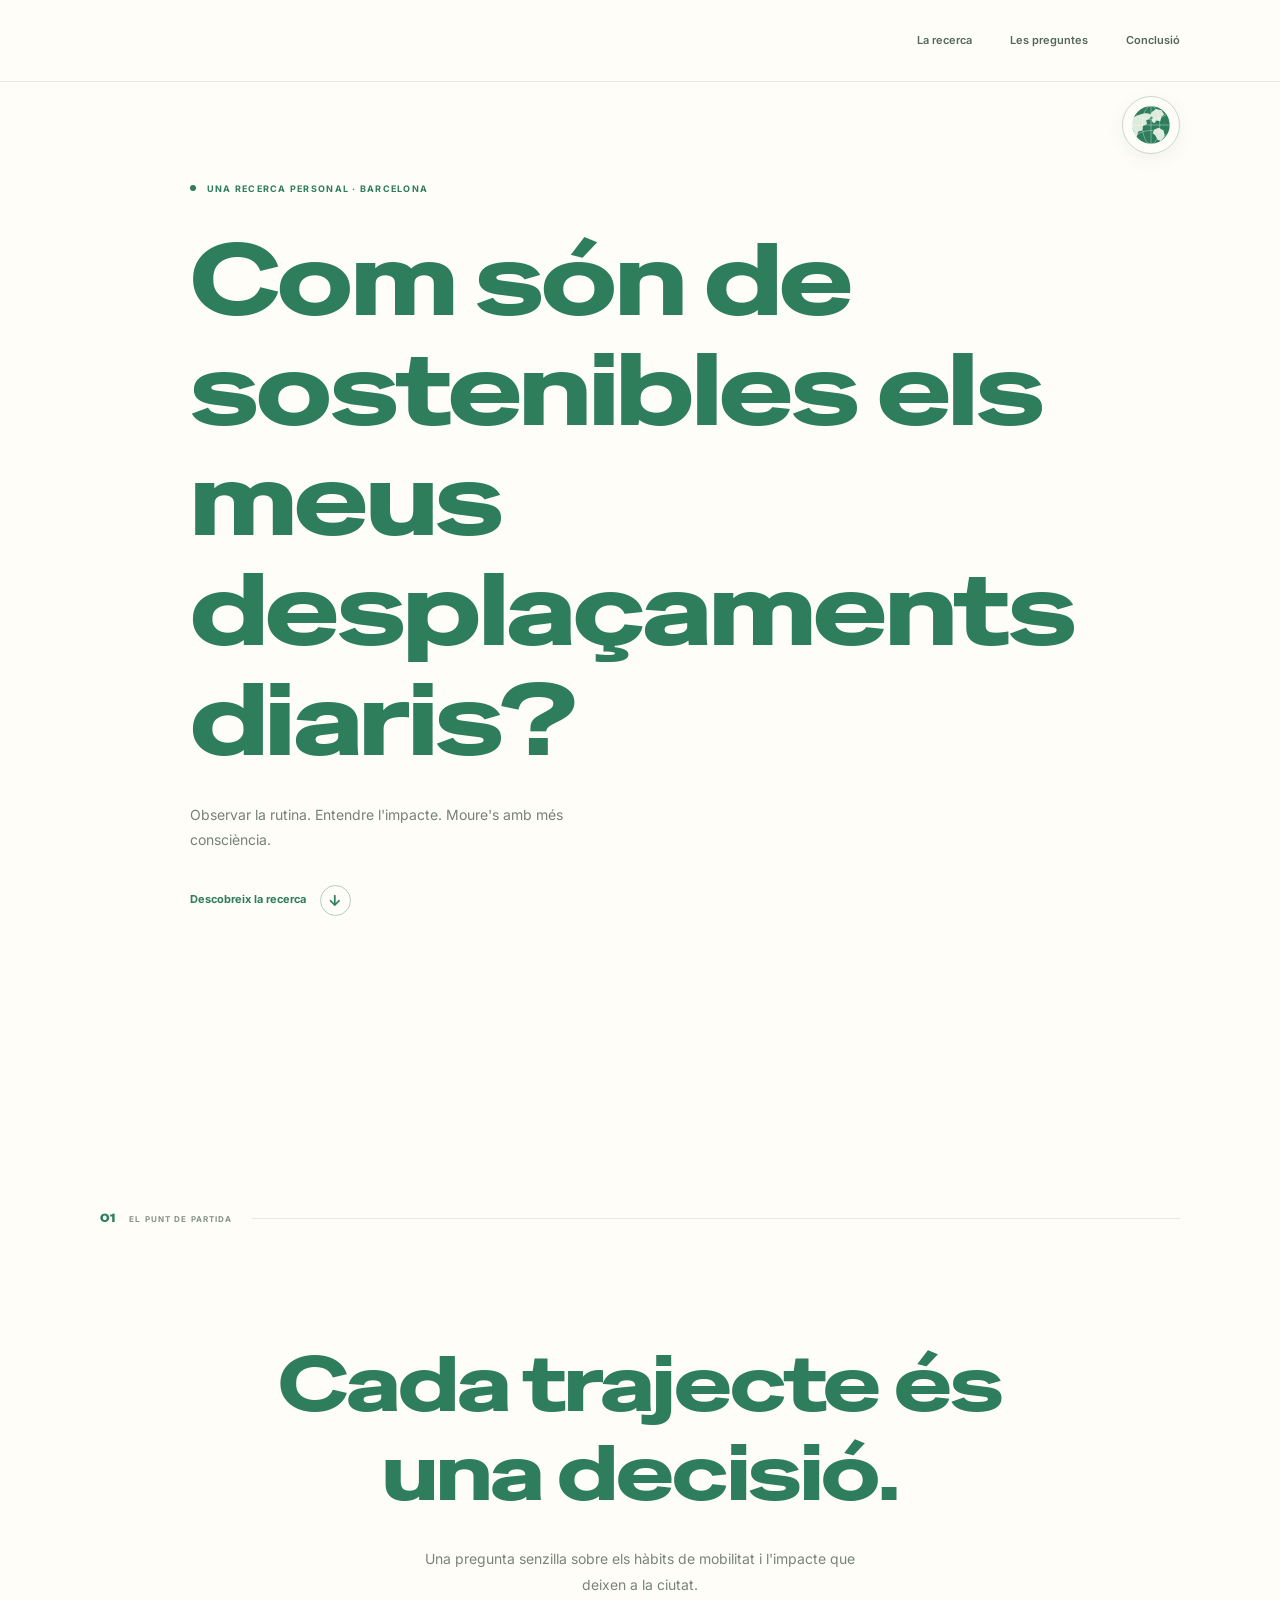
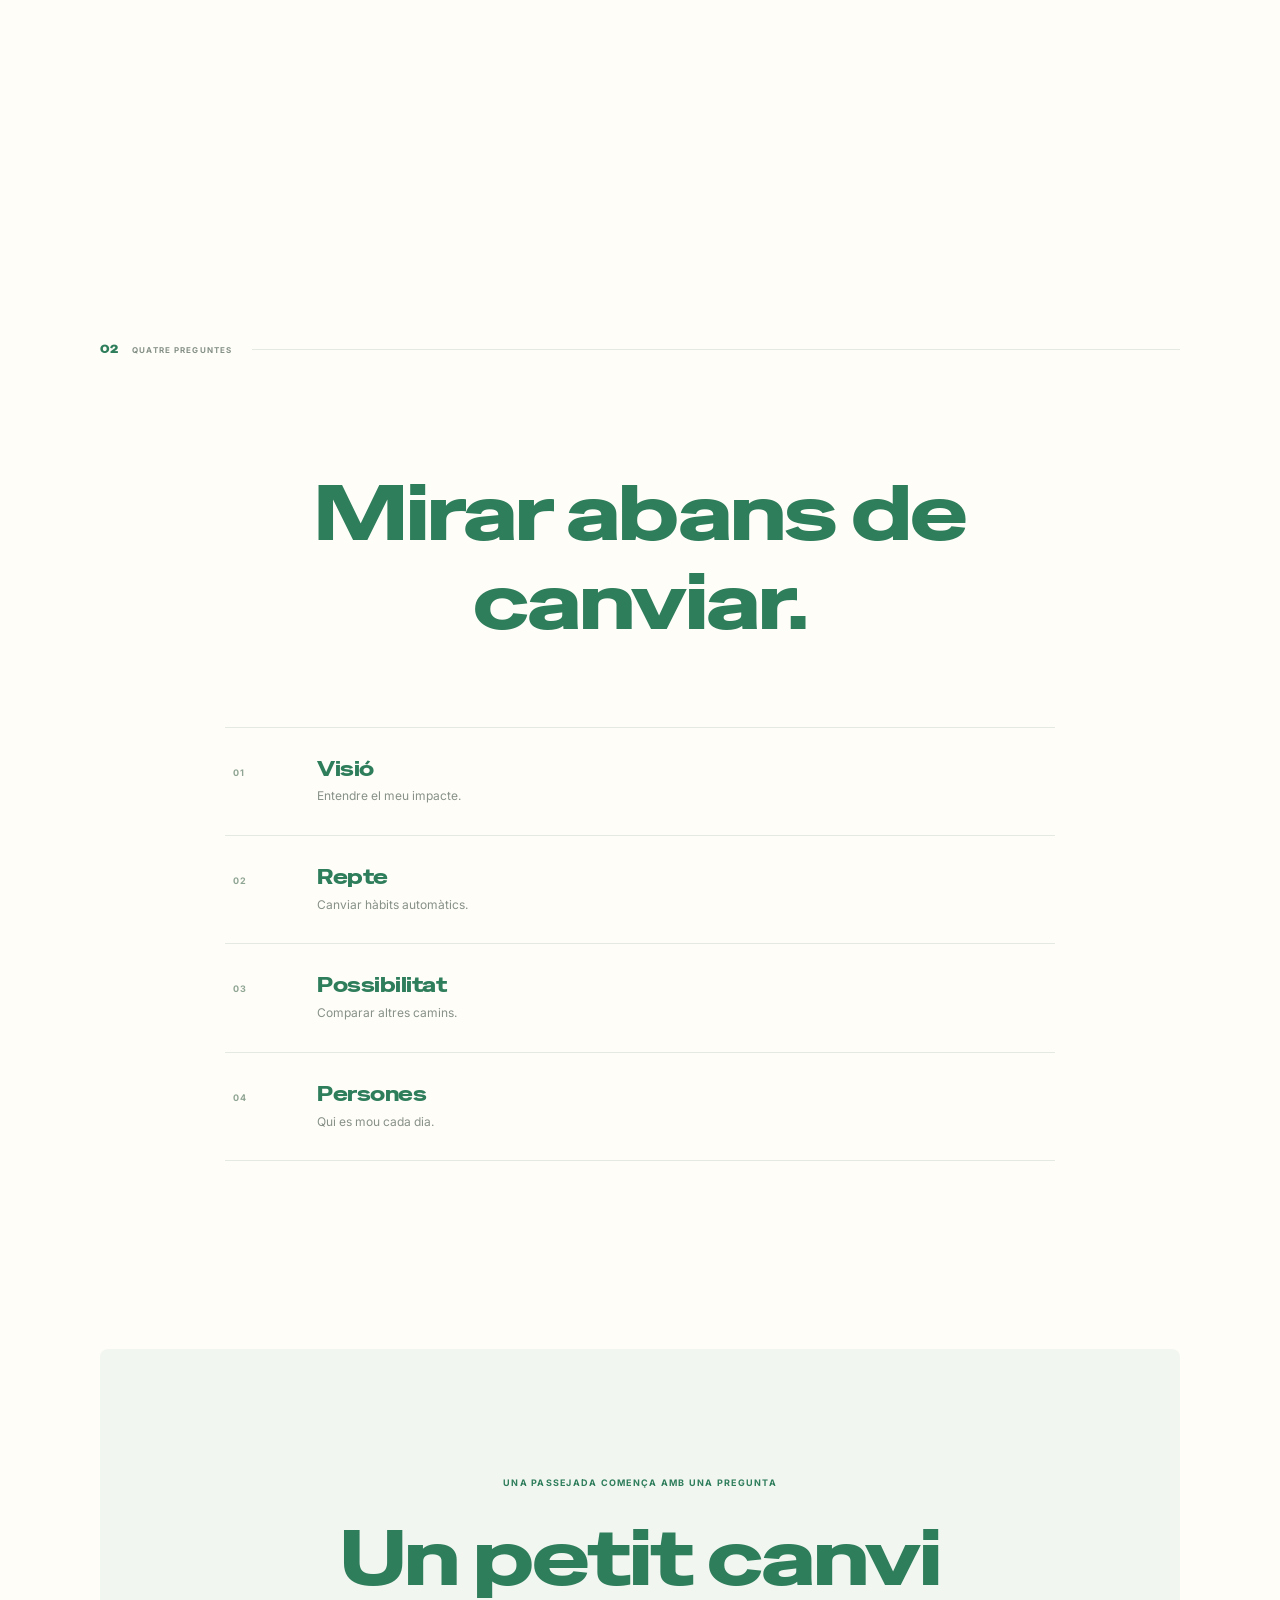
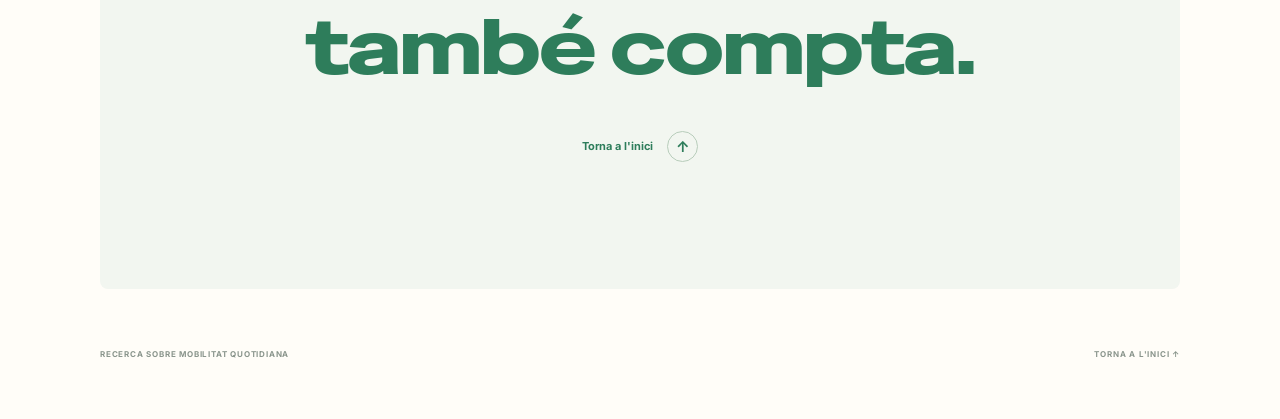
==== commit 04ea34ba: "Align main title and add scroll-reactive globe" ====
--- a/index.html
+++ b/index.html
@@ -11,9 +11,20 @@
 </head>
 <body>
   <div class="scroll-progress" aria-hidden="true"><span id="scroll-progress"></span></div>
+  <div class="globe-orb" aria-hidden="true">
+    <svg class="globe-spin" id="globe-spin" viewBox="0 0 80 80">
+      <defs><clipPath id="globe-clip"><circle cx="40" cy="40" r="35"/></clipPath></defs>
+      <circle cx="40" cy="40" r="35" fill="#2E7D5B"/>
+      <g clip-path="url(#globe-clip)">
+        <path d="M2 28C18 22 26 17 35 19c5 1 6 5 3 9l-7 4 2 6-8 4-1 8-7 2-3 10L9 58 7 47 2 42Zm39-11 8-6 10 2 5 8-5 4-2 8-7-1-4 5-5-4 2-7-5-3Zm5 31 8-3 9 5 2 11-7 8-6-2-4-8-5-4Z" fill="#DDEBDD"/>
+        <path d="M5 40h70M40 5v70M12 21c17 12 39 12 56 0M12 59c17-12 39-12 56 0" fill="none" stroke="#f7fbf6" stroke-opacity=".55" stroke-width="1.2"/>
+        <ellipse cx="40" cy="40" rx="16" ry="35" fill="none" stroke="#f7fbf6" stroke-opacity=".55" stroke-width="1.2"/>
+      </g>
+      <circle cx="40" cy="40" r="35" fill="none" stroke="#FFFDF8" stroke-width="2"/>
+    </svg>
+  </div>
   <a class="skip-link" href="#contingut">Salta al contingut</a>
   <header class="site-header">
-    <a class="wordmark" href="#inici" aria-label="Mobilitat, inici"><span class="wordmark-mark" aria-hidden="true"><span></span></span><span>MOBILITAT<br>BARCELONA</span></a>
     <nav class="main-nav" aria-label="Navegació principal">
       <a href="#recerca">La recerca</a>
       <a href="#preguntes">Les preguntes</a>
@@ -56,7 +67,7 @@
     </section>
   </main>
 
-  <footer class="site-footer"><a class="wordmark" href="#inici"><span class="wordmark-mark" aria-hidden="true"><span></span></span><span>MOBILITAT<br>BARCELONA</span></a><span>RECERCA SOBRE MOBILITAT QUOTIDIANA</span><a href="#inici">TORNA A L'INICI ↑</a></footer>
+  <footer class="site-footer"><span>RECERCA SOBRE MOBILITAT QUOTIDIANA</span><a href="#inici">TORNA A L'INICI ↑</a></footer>
   <nav class="mobile-nav" id="mobile-nav" aria-label="Navegació mòbil" hidden><a href="#recerca">La recerca</a><a href="#preguntes">Les preguntes</a><a href="#conclusio">Conclusió</a></nav>
 </body>
 </html>
--- a/style.css
+++ b/style.css
@@ -9,16 +9,18 @@
 .section-shell,.site-footer{width:min(var(--page),calc(100% - 80px));margin-inline:auto}
 .site-header{position:sticky;top:0;z-index:100;width:100%;height:82px;display:flex;align-items:center;justify-content:space-between;padding-inline:max(40px,calc((100vw - var(--page))/2));background:rgba(255,253,248,.96);backdrop-filter:blur(12px);border-bottom:1px solid var(--rule)}
 .wordmark{display:inline-flex;align-items:center;gap:11px;color:var(--green);font-family:var(--body);font-size:8px;font-weight:700;line-height:1.2;letter-spacing:.1em}.wordmark-mark{width:30px;height:30px;display:grid;place-items:center;position:relative;border:1px solid #a9c4ad;border-radius:50%}.wordmark-mark:before,.wordmark-mark:after,.wordmark-mark span{content:"";position:absolute;display:block;background:var(--green)}.wordmark-mark:before{width:1px;height:17px}.wordmark-mark:after{width:17px;height:1px}.wordmark-mark span{width:5px;height:5px;border:1px solid var(--green);border-radius:50%;background:var(--paper)}
-.main-nav{display:flex;align-items:center;gap:38px}.main-nav a{padding:10px 0;color:#53685a;font-size:11px;font-weight:600;transition:color .2s}.main-nav a:hover{color:var(--green)}.menu-toggle,.mobile-nav{display:none}
-.hero{min-height:calc(100svh - 82px);display:flex;flex-direction:column;align-items:center;justify-content:center;padding-top:100px;padding-bottom:124px;text-align:center}.eyebrow{margin:0 0 28px;color:var(--green);font-size:9px;font-weight:700;letter-spacing:.14em;line-height:1.5}.live-dot{display:inline-block;width:6px;height:6px;margin:0 8px 1px 0;border-radius:50%;background:var(--green)}
+.main-nav{display:flex;align-items:center;gap:38px;margin-left:auto}.main-nav a{padding:10px 0;color:#53685a;font-size:11px;font-weight:600;transition:color .2s}.main-nav a:hover{color:var(--green)}.menu-toggle,.mobile-nav{display:none}
+.hero{min-height:calc(100svh - 82px);display:flex;flex-direction:column;align-items:flex-start;justify-content:center;padding:100px 0 124px clamp(0px,7vw,100px);text-align:left}.eyebrow{margin:0 0 28px;color:var(--green);font-size:9px;font-weight:700;letter-spacing:.14em;line-height:1.5}.live-dot{display:inline-block;width:6px;height:6px;margin:0 8px 1px 0;border-radius:50%;background:var(--green)}
 h1,h2,h3{margin:0;color:var(--green);font-family:var(--display);font-weight:400;line-height:1.14;letter-spacing:-.025em}.hero h1{max-width:940px;font-size:clamp(48px,8vw,100px);line-height:1.1}.hero h1 em,h2 em{font-style:normal;color:var(--green)}.hero-intro{max-width:420px;margin:28px 0 33px;color:#758179;font-size:14px}.text-link{display:inline-flex;align-items:center;gap:14px;color:var(--green);font-size:11px;font-weight:700}.text-link span:last-child{width:31px;height:31px;display:grid;place-items:center;border:1px solid #b8cdbb;border-radius:50%;font-size:15px;transition:background .2s,color .2s,transform .2s}.text-link:hover span:last-child{transform:translateY(2px);background:var(--green);color:white}
 .section-label{display:flex;align-items:center;gap:13px;color:#859186;font-size:8px;font-weight:700;letter-spacing:.14em}.section-label span:first-child{color:var(--green);font-family:var(--display);font-size:10px}.section-label:after{content:"";height:1px;flex:1;margin-left:7px;background:var(--rule)}
 .intro{padding-top:170px;padding-bottom:190px}.intro-copy{max-width:800px;margin:112px auto 0;text-align:center}.intro h2,.principles h2,.closing h2{font-size:clamp(44px,6.5vw,78px)}.intro-copy>p{max-width:460px;margin:28px auto 0;color:#78847b;font-size:14px;line-height:1.9}
 .principles{padding-top:152px;padding-bottom:188px}.principles-intro{max-width:760px;margin:110px auto 80px;text-align:center}.question-list{width:min(830px,92%);margin-inline:auto;border-top:1px solid var(--rule)}.question-list article{display:grid;grid-template-columns:64px 1fr;gap:20px;align-items:start;padding:30px 8px 28px;border-bottom:1px solid var(--rule)}.question-number{padding-top:7px;color:#8fa593;font-size:9px;font-weight:700;letter-spacing:.06em}.question-list h3{margin:0 0 5px;font-size:20px}.question-list p{margin:0;color:#879188;font-size:12px}
 .closing{min-height:540px;display:flex;flex-direction:column;align-items:center;justify-content:center;padding:100px 9%;text-align:center;background:var(--sage);border-radius:8px}.closing>.eyebrow{margin-bottom:24px}.closing h2{max-width:780px}.closing .text-link{margin-top:40px}
 .site-footer{min-height:130px;display:flex;align-items:center;justify-content:space-between;gap:20px}.site-footer>span,.site-footer>a:last-child{color:#8a958c;font-size:8px;font-weight:700;letter-spacing:.1em}
+.globe-orb{position:fixed;z-index:98;top:96px;right:max(22px,calc((100vw - var(--page))/2));width:58px;height:58px;display:grid;place-items:center;border:1px solid #c8d9cb;border-radius:50%;background:var(--paper);box-shadow:0 5px 18px #244b3210}.globe-spin{display:block;width:44px;height:44px;transform-origin:center center;transition:transform .1s linear;will-change:transform}
 .scroll-progress{position:fixed;z-index:150;top:0;left:0;width:100%;height:2px;pointer-events:none}.scroll-progress span{display:block;width:0;height:100%;background:var(--green);will-change:width}.has-scroll-reveal .scroll-reveal{opacity:0;transform:translateY(22px);transition:opacity .8s ease,transform .8s cubic-bezier(.2,.65,.25,1)}.has-scroll-reveal .scroll-reveal.is-visible{opacity:1;transform:translateY(0)}
-@media(max-width:800px){.section-shell,.site-footer{width:min(var(--page),calc(100% - 52px))}.site-header{height:74px;padding-inline:26px}.main-nav{gap:23px}.hero{min-height:calc(88svh - 74px);padding-top:85px;padding-bottom:100px}.hero h1{font-size:clamp(46px,8.8vw,74px)}.intro{padding-top:130px;padding-bottom:150px}.intro-copy{margin-top:85px}.principles{padding-top:125px;padding-bottom:150px}.principles-intro{margin:85px auto 60px}.closing{min-height:440px}}
-@media(max-width:560px){html{scroll-padding-top:72px}.section-shell,.site-footer{width:calc(100% - 40px)}.site-header{height:66px;padding-inline:20px}.wordmark{font-size:7px}.wordmark-mark{width:28px;height:28px}.main-nav{display:none}.menu-toggle{width:36px;height:36px;display:flex;flex-direction:column;justify-content:center;align-items:center;gap:5px;border:1px solid #b8cdbb;border-radius:50%;background:transparent}.menu-toggle span{width:14px;height:1px;background:var(--green)}.mobile-nav:not([hidden]){position:fixed;top:66px;left:14px;right:14px;display:grid;padding:12px 19px;border:1px solid var(--rule);background:var(--paper);color:var(--green);box-shadow:0 12px 30px #1e3f2c12}.mobile-nav a{padding:11px 0;border-bottom:1px solid var(--rule);font-size:12px}.mobile-nav a:last-child{border:0}.hero{min-height:calc(84svh - 66px);padding:75px 2px 90px}.eyebrow{font-size:8px}.hero h1{font-size:clamp(42px,11vw,62px);line-height:1.16}.hero-intro{max-width:300px;margin:22px 0 26px;font-size:12px}.intro{padding-top:92px;padding-bottom:108px}.intro-copy{margin-top:63px}.intro h2,.principles h2,.closing h2{font-size:clamp(38px,9.7vw,54px)}.intro-copy>p{margin-top:19px;font-size:12px}.principles{padding-top:92px;padding-bottom:115px}.principles-intro{margin:63px auto 42px}.question-list{width:100%}.question-list article{grid-template-columns:36px 1fr;gap:10px;padding:21px 2px}.question-number{padding-top:5px;font-size:8px}.question-list h3{font-size:16px}.question-list p{font-size:11px}.closing{width:calc(100% - 20px);min-height:380px;padding:75px 24px;border-radius:6px}.closing>.eyebrow{max-width:240px;font-size:7px}.closing .text-link{margin-top:30px}.site-footer{min-height:105px;flex-wrap:wrap;gap:10px;padding:17px 0}.site-footer>span{max-width:140px;font-size:7px}.site-footer>a:last-child{font-size:7px}}
+@media(max-width:800px){.section-shell,.site-footer{width:min(var(--page),calc(100% - 52px))}.site-header{height:74px;padding-inline:26px}.main-nav{gap:23px}.hero{min-height:calc(88svh - 74px);padding-top:85px;padding-bottom:100px;padding-left:5vw}.hero h1{font-size:clamp(46px,8.8vw,74px)}.intro{padding-top:130px;padding-bottom:150px}.intro-copy{margin-top:85px}.principles{padding-top:125px;padding-bottom:150px}.principles-intro{margin:85px auto 60px}.closing{min-height:440px}.globe-orb{top:86px;right:20px;width:52px;height:52px}.globe-spin{width:40px;height:40px}}
+@media(max-width:560px){html{scroll-padding-top:72px}.section-shell,.site-footer{width:calc(100% - 40px)}.site-header{height:66px;padding-inline:20px}.main-nav{display:none}.menu-toggle{width:36px;height:36px;display:flex;flex-direction:column;justify-content:center;align-items:center;gap:5px;border:1px solid #b8cdbb;border-radius:50%;background:transparent}.menu-toggle span{width:14px;height:1px;background:var(--green)}.mobile-nav:not([hidden]){position:fixed;top:66px;left:14px;right:14px;display:grid;padding:12px 19px;border:1px solid var(--rule);background:var(--paper);color:var(--green);box-shadow:0 12px 30px #1e3f2c12}.mobile-nav a{padding:11px 0;border-bottom:1px solid var(--rule);font-size:12px}.mobile-nav a:last-child{border:0}.globe-orb{top:76px;right:16px;width:46px;height:46px}.globe-spin{width:36px;height:36px}.hero{min-height:calc(84svh - 66px);padding:75px 0 90px}.eyebrow{font-size:8px}.hero h1{font-size:clamp(42px,11vw,62px);line-height:1.16}.hero-intro{max-width:300px;margin:22px 0 26px;font-size:12px}.intro{padding-top:92px;padding-bottom:108px}.intro-copy{margin-top:63px}.intro h2,.principles h2,.closing h2{font-size:clamp(38px,9.7vw,54px)}.intro-copy>p{margin-top:19px;font-size:12px}.principles{padding-top:92px;padding-bottom:115px}.principles-intro{margin:63px auto 42px}.question-list{width:100%}.question-list article{grid-template-columns:36px 1fr;gap:10px;padding:21px 2px}.question-number{padding-top:5px;font-size:8px}.question-list h3{font-size:16px}.question-list p{font-size:11px}.closing{width:calc(100% - 20px);min-height:380px;padding:75px 24px;border-radius:6px}.closing>.eyebrow{max-width:240px;font-size:7px}.closing .text-link{margin-top:30px}.site-footer{min-height:105px;flex-wrap:wrap;gap:10px;padding:17px 0}.site-footer>span{max-width:140px;font-size:7px}.site-footer>a:last-child{font-size:7px}}
 @media(prefers-reduced-motion:reduce){html{scroll-behavior:auto}.has-scroll-reveal .scroll-reveal,.has-scroll-reveal .scroll-reveal.is-visible{opacity:1;transform:none;transition:none}.scroll-progress span{will-change:auto}}
+@media(max-width:560px){.mobile-nav:not([hidden]){z-index:110}}
 
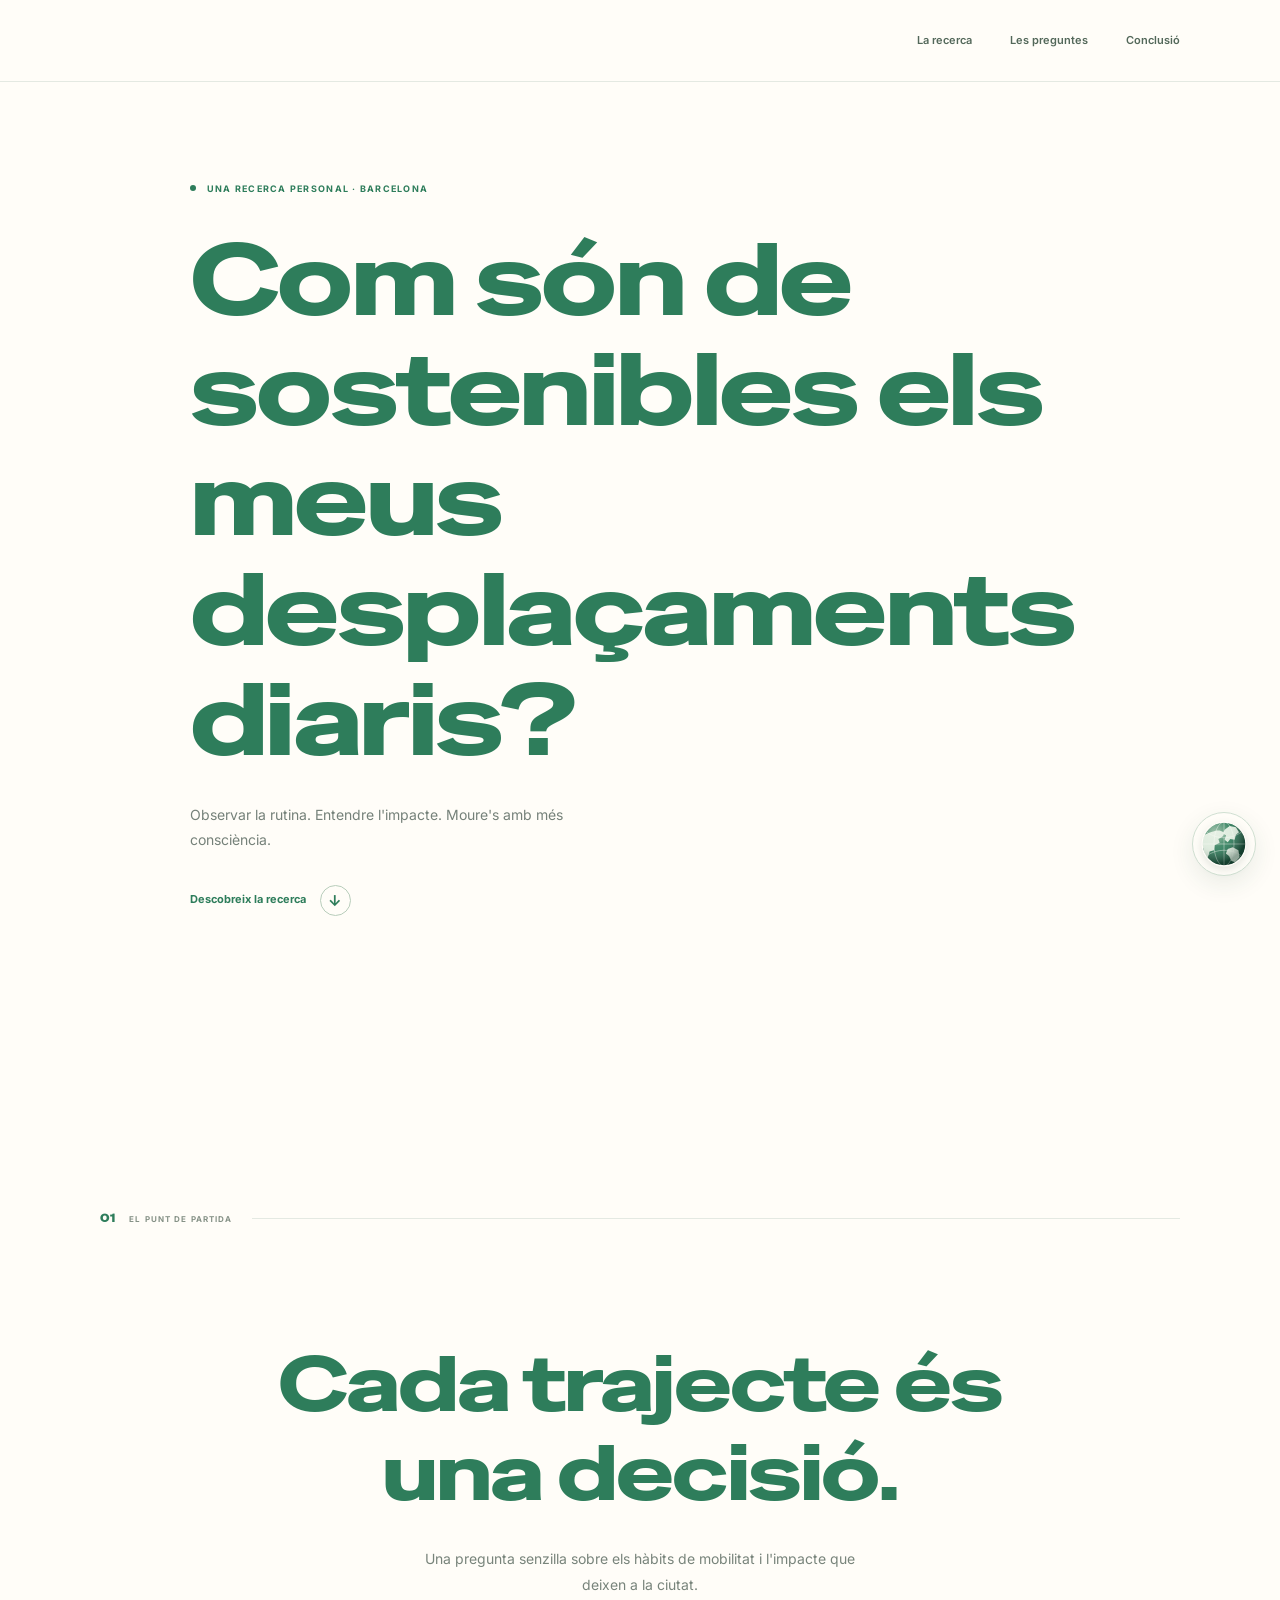
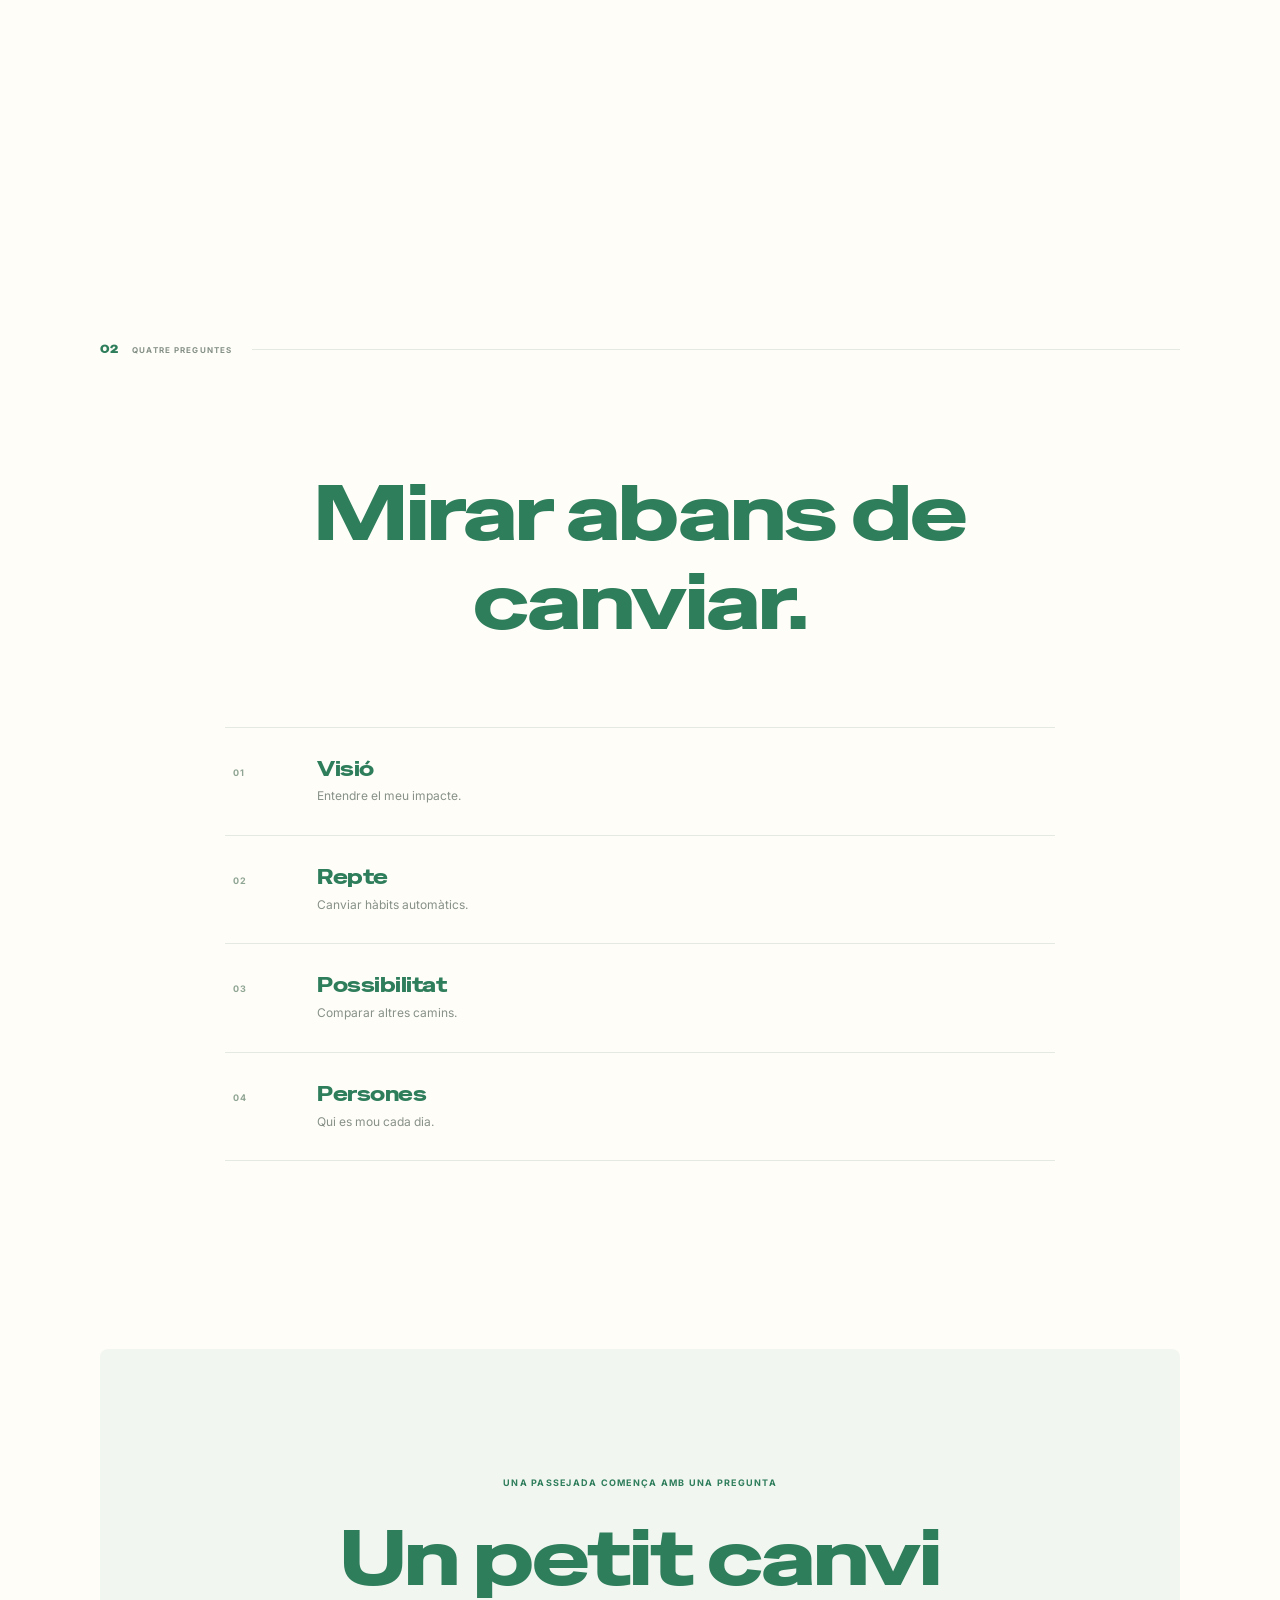
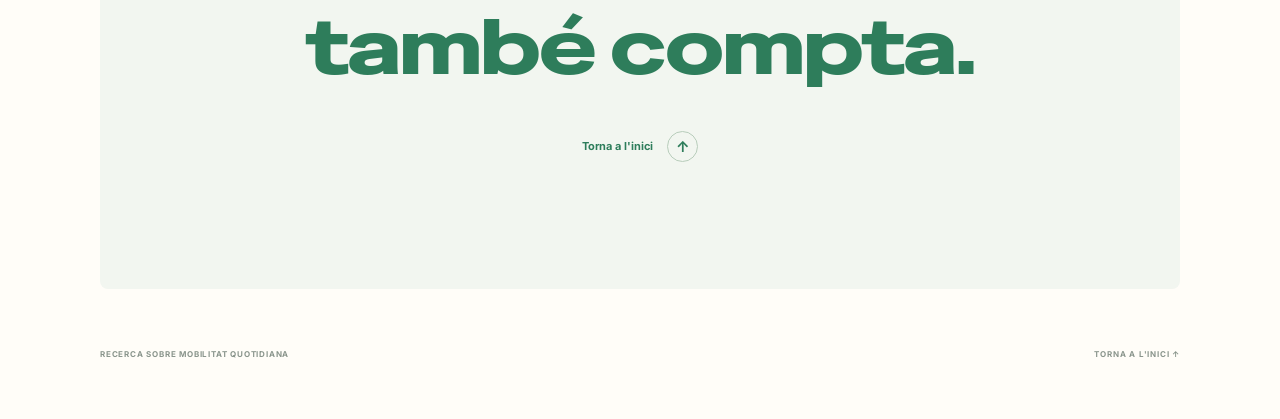
==== commit 668f5637: "Move globe to lower corner and add 3D rotation" ====
--- a/index.html
+++ b/index.html
@@ -13,12 +13,17 @@
   <div class="scroll-progress" aria-hidden="true"><span id="scroll-progress"></span></div>
   <div class="globe-orb" aria-hidden="true">
     <svg class="globe-spin" id="globe-spin" viewBox="0 0 80 80">
-      <defs><clipPath id="globe-clip"><circle cx="40" cy="40" r="35"/></clipPath></defs>
-      <circle cx="40" cy="40" r="35" fill="#2E7D5B"/>
+      <defs>
+        <clipPath id="globe-clip"><circle cx="40" cy="40" r="35"/></clipPath>
+        <radialGradient id="globe-ocean" cx="32%" cy="28%" r="76%"><stop stop-color="#79A98A"/><stop offset=".48" stop-color="#2E7D5B"/><stop offset="1" stop-color="#123E2D"/></radialGradient>
+        <radialGradient id="globe-shine" cx="28%" cy="20%" r="75%"><stop stop-color="#FFFDF8" stop-opacity=".32"/><stop offset=".5" stop-color="#FFFDF8" stop-opacity=".05"/><stop offset="1" stop-color="#102f23" stop-opacity=".38"/></radialGradient>
+      </defs>
+      <circle cx="40" cy="40" r="35" fill="url(#globe-ocean)"/>
       <g clip-path="url(#globe-clip)">
         <path d="M2 28C18 22 26 17 35 19c5 1 6 5 3 9l-7 4 2 6-8 4-1 8-7 2-3 10L9 58 7 47 2 42Zm39-11 8-6 10 2 5 8-5 4-2 8-7-1-4 5-5-4 2-7-5-3Zm5 31 8-3 9 5 2 11-7 8-6-2-4-8-5-4Z" fill="#DDEBDD"/>
         <path d="M5 40h70M40 5v70M12 21c17 12 39 12 56 0M12 59c17-12 39-12 56 0" fill="none" stroke="#f7fbf6" stroke-opacity=".55" stroke-width="1.2"/>
         <ellipse cx="40" cy="40" rx="16" ry="35" fill="none" stroke="#f7fbf6" stroke-opacity=".55" stroke-width="1.2"/>
+        <circle cx="40" cy="40" r="35" fill="url(#globe-shine)"/>
       </g>
       <circle cx="40" cy="40" r="35" fill="none" stroke="#FFFDF8" stroke-width="2"/>
     </svg>
--- a/style.css
+++ b/style.css
@@ -23,4 +23,9 @@
 @media(max-width:560px){html{scroll-padding-top:72px}.section-shell,.site-footer{width:calc(100% - 40px)}.site-header{height:66px;padding-inline:20px}.main-nav{display:none}.menu-toggle{width:36px;height:36px;display:flex;flex-direction:column;justify-content:center;align-items:center;gap:5px;border:1px solid #b8cdbb;border-radius:50%;background:transparent}.menu-toggle span{width:14px;height:1px;background:var(--green)}.mobile-nav:not([hidden]){position:fixed;top:66px;left:14px;right:14px;display:grid;padding:12px 19px;border:1px solid var(--rule);background:var(--paper);color:var(--green);box-shadow:0 12px 30px #1e3f2c12}.mobile-nav a{padding:11px 0;border-bottom:1px solid var(--rule);font-size:12px}.mobile-nav a:last-child{border:0}.globe-orb{top:76px;right:16px;width:46px;height:46px}.globe-spin{width:36px;height:36px}.hero{min-height:calc(84svh - 66px);padding:75px 0 90px}.eyebrow{font-size:8px}.hero h1{font-size:clamp(42px,11vw,62px);line-height:1.16}.hero-intro{max-width:300px;margin:22px 0 26px;font-size:12px}.intro{padding-top:92px;padding-bottom:108px}.intro-copy{margin-top:63px}.intro h2,.principles h2,.closing h2{font-size:clamp(38px,9.7vw,54px)}.intro-copy>p{margin-top:19px;font-size:12px}.principles{padding-top:92px;padding-bottom:115px}.principles-intro{margin:63px auto 42px}.question-list{width:100%}.question-list article{grid-template-columns:36px 1fr;gap:10px;padding:21px 2px}.question-number{padding-top:5px;font-size:8px}.question-list h3{font-size:16px}.question-list p{font-size:11px}.closing{width:calc(100% - 20px);min-height:380px;padding:75px 24px;border-radius:6px}.closing>.eyebrow{max-width:240px;font-size:7px}.closing .text-link{margin-top:30px}.site-footer{min-height:105px;flex-wrap:wrap;gap:10px;padding:17px 0}.site-footer>span{max-width:140px;font-size:7px}.site-footer>a:last-child{font-size:7px}}
 @media(prefers-reduced-motion:reduce){html{scroll-behavior:auto}.has-scroll-reveal .scroll-reveal,.has-scroll-reveal .scroll-reveal.is-visible{opacity:1;transform:none;transition:none}.scroll-progress span{will-change:auto}}
 @media(max-width:560px){.mobile-nav:not([hidden]){z-index:110}}
+.globe-orb{top:auto;right:24px;bottom:24px;width:64px;height:64px;border-color:#d0dfd1;box-shadow:0 8px 24px #244b3218;perspective:240px}.globe-spin{width:50px;height:50px;animation:globe-y-spin 9s linear infinite;transform-style:preserve-3d;backface-visibility:hidden;transition:none;filter:drop-shadow(0 3px 4px #153b291f)}
+@keyframes globe-y-spin{from{transform:rotateY(0deg)}to{transform:rotateY(360deg)}}
+@media(max-width:800px){.globe-orb{top:auto;right:20px;bottom:20px}}
+@media(max-width:560px){.globe-orb{top:auto;right:16px;bottom:16px;width:54px;height:54px}.globe-spin{width:42px;height:42px}}
+@media(prefers-reduced-motion:reduce){.globe-spin{animation:none}}
 
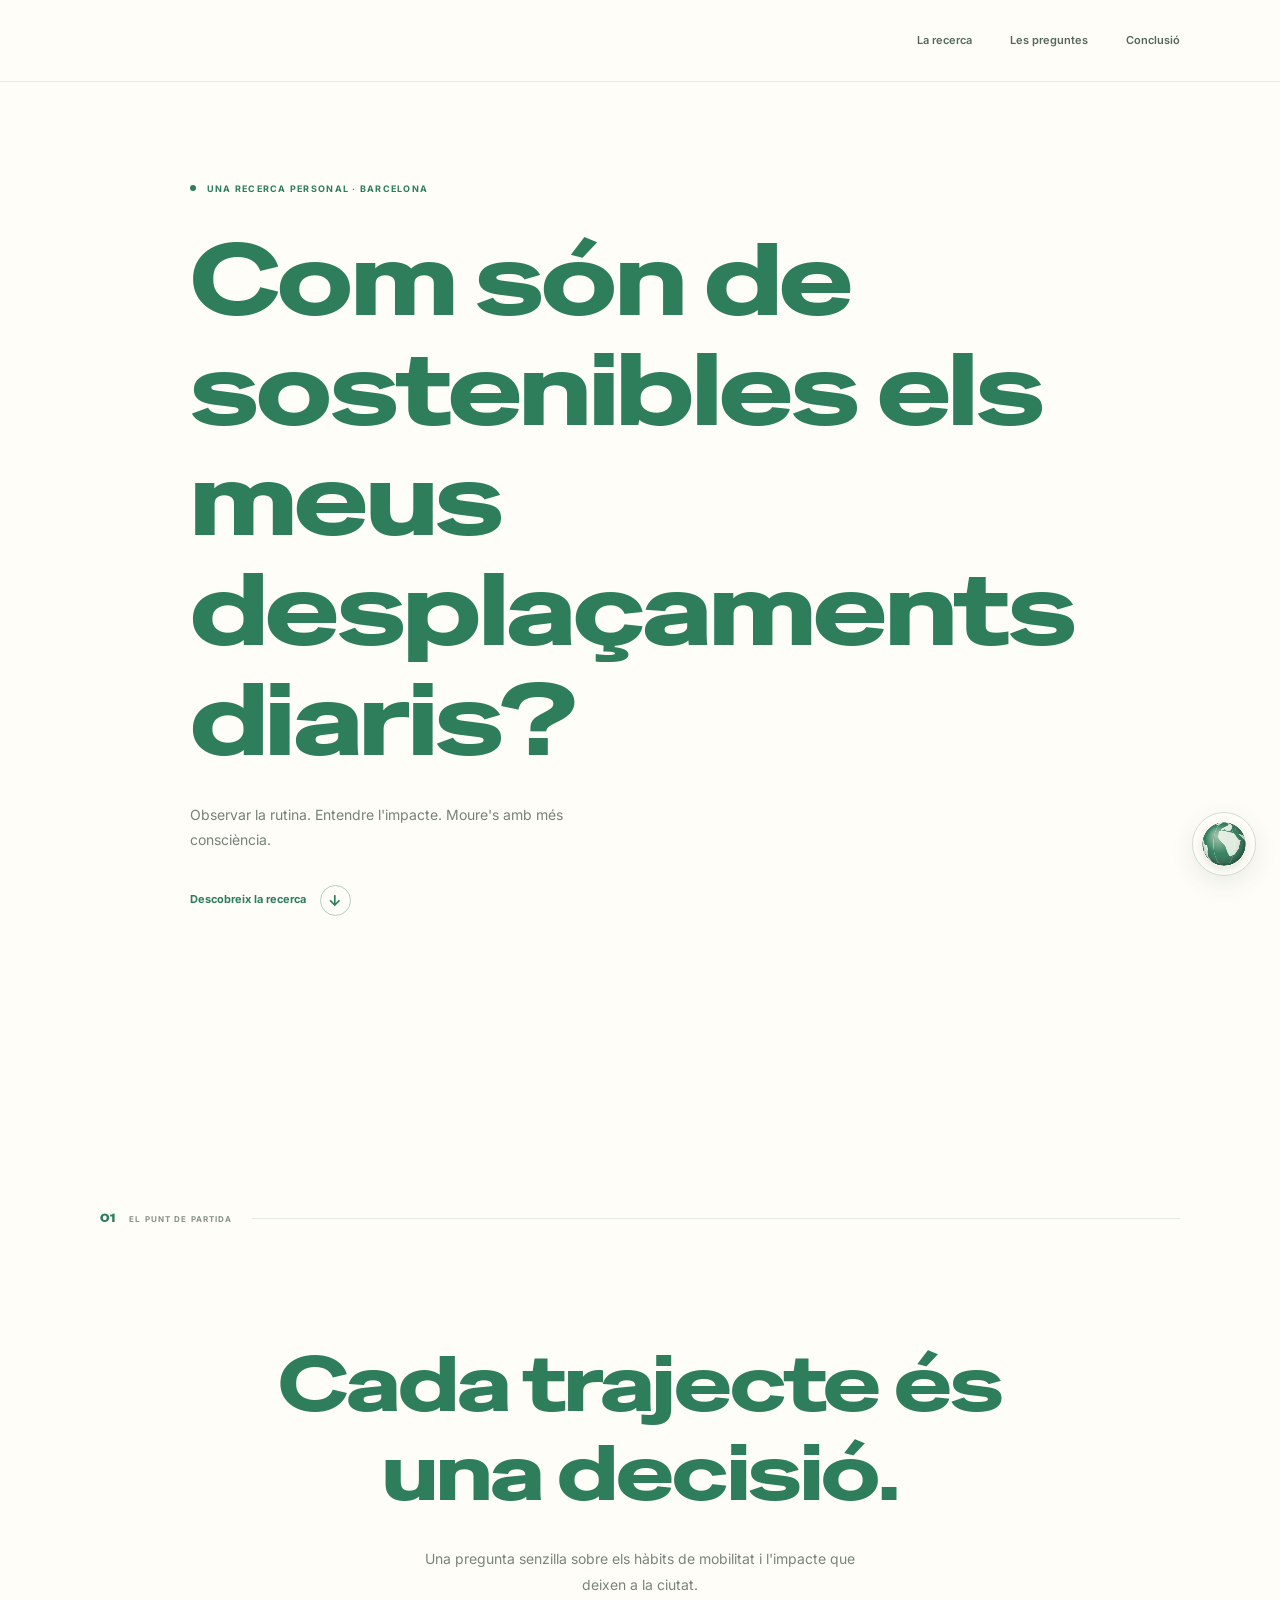
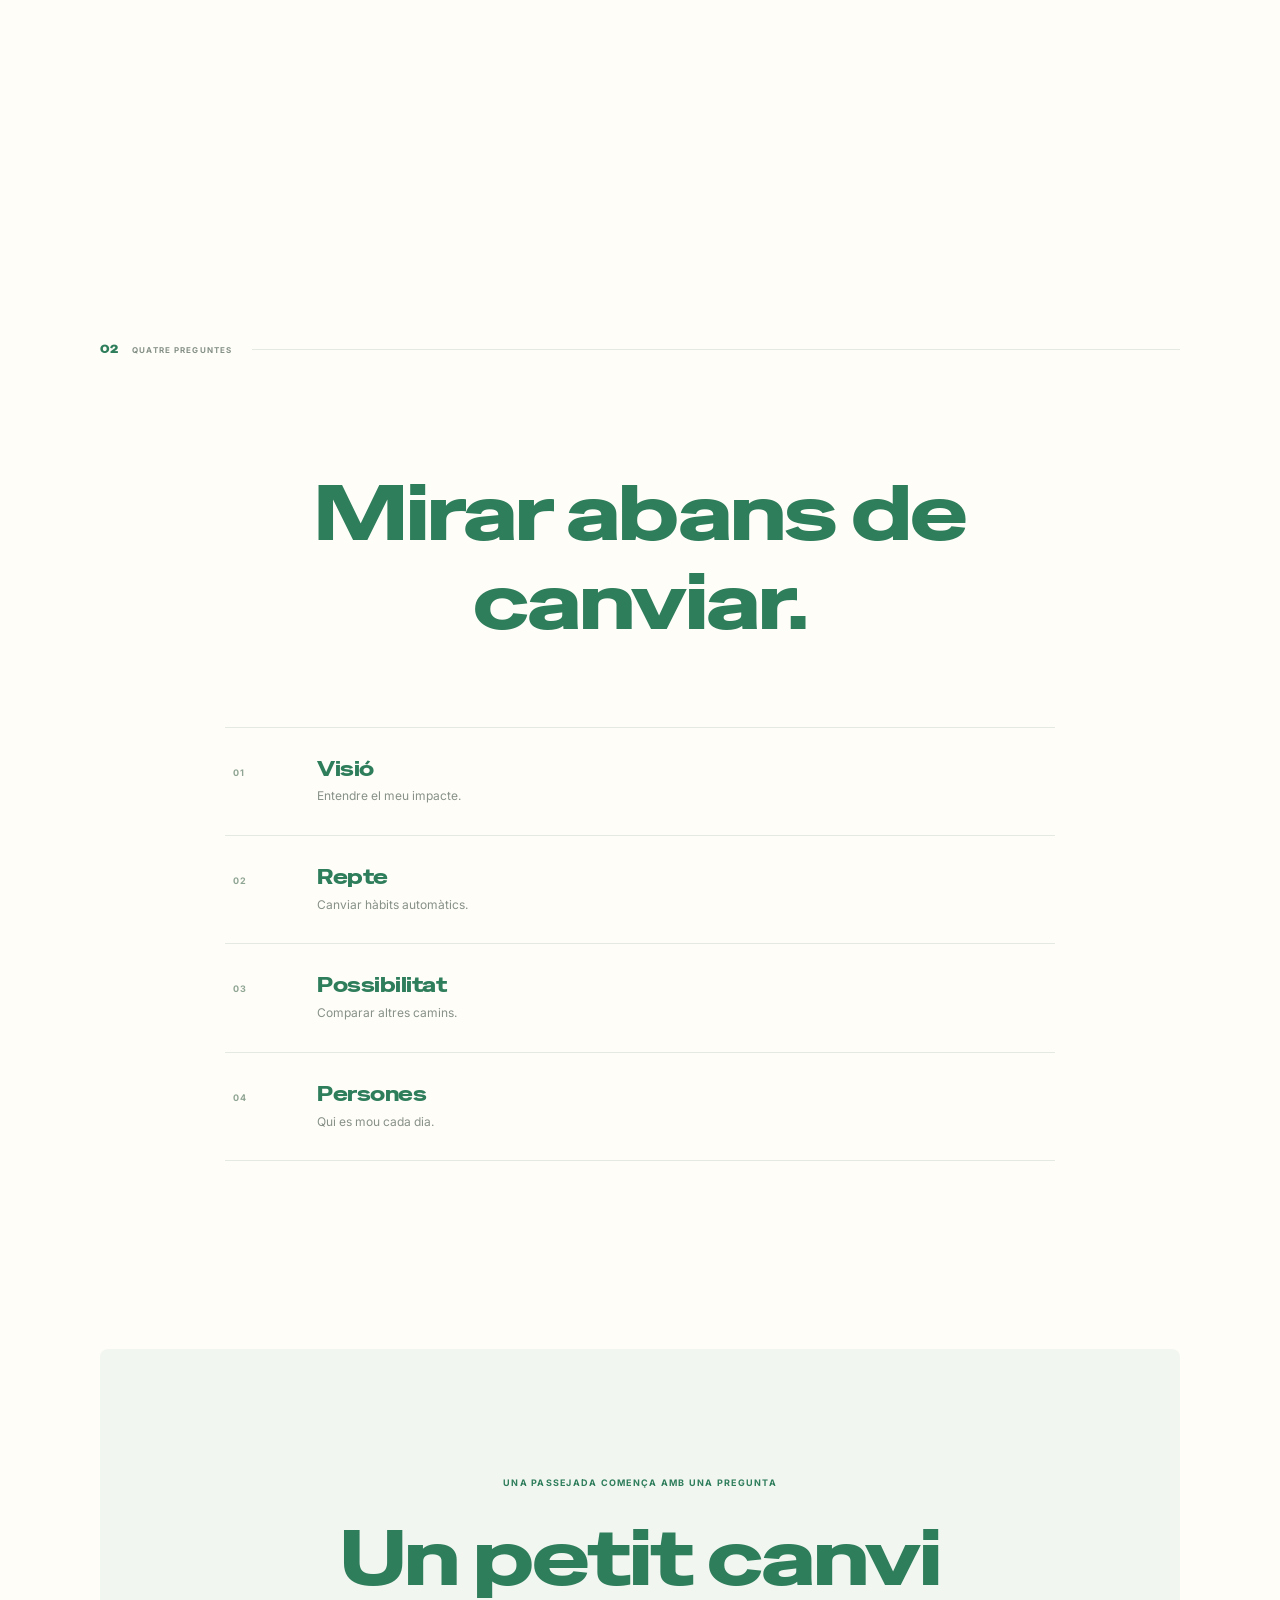
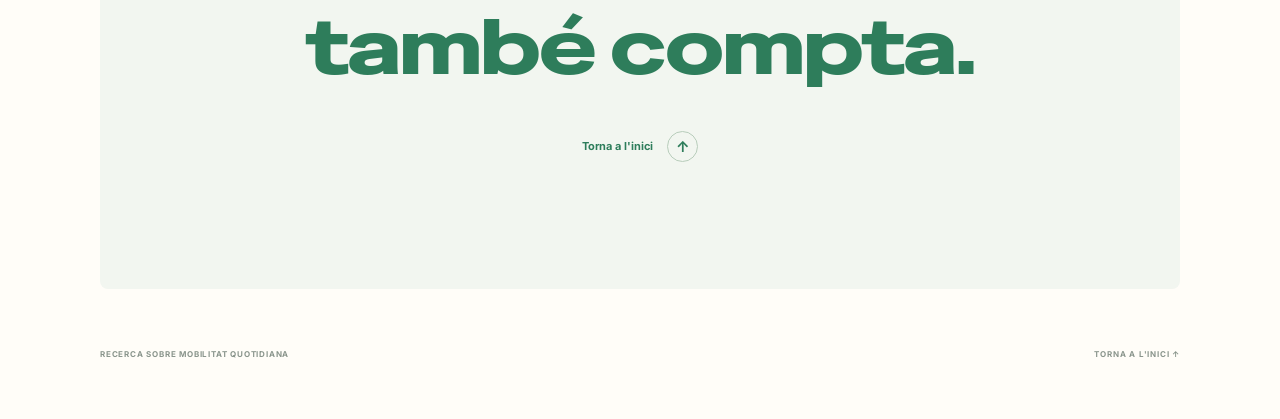
==== commit ccea5795: "Render globe as a rotating 3D sphere" ====
--- a/index.html
+++ b/index.html
@@ -12,21 +12,7 @@
 <body>
   <div class="scroll-progress" aria-hidden="true"><span id="scroll-progress"></span></div>
   <div class="globe-orb" aria-hidden="true">
-    <svg class="globe-spin" id="globe-spin" viewBox="0 0 80 80">
-      <defs>
-        <clipPath id="globe-clip"><circle cx="40" cy="40" r="35"/></clipPath>
-        <radialGradient id="globe-ocean" cx="32%" cy="28%" r="76%"><stop stop-color="#79A98A"/><stop offset=".48" stop-color="#2E7D5B"/><stop offset="1" stop-color="#123E2D"/></radialGradient>
-        <radialGradient id="globe-shine" cx="28%" cy="20%" r="75%"><stop stop-color="#FFFDF8" stop-opacity=".32"/><stop offset=".5" stop-color="#FFFDF8" stop-opacity=".05"/><stop offset="1" stop-color="#102f23" stop-opacity=".38"/></radialGradient>
-      </defs>
-      <circle cx="40" cy="40" r="35" fill="url(#globe-ocean)"/>
-      <g clip-path="url(#globe-clip)">
-        <path d="M2 28C18 22 26 17 35 19c5 1 6 5 3 9l-7 4 2 6-8 4-1 8-7 2-3 10L9 58 7 47 2 42Zm39-11 8-6 10 2 5 8-5 4-2 8-7-1-4 5-5-4 2-7-5-3Zm5 31 8-3 9 5 2 11-7 8-6-2-4-8-5-4Z" fill="#DDEBDD"/>
-        <path d="M5 40h70M40 5v70M12 21c17 12 39 12 56 0M12 59c17-12 39-12 56 0" fill="none" stroke="#f7fbf6" stroke-opacity=".55" stroke-width="1.2"/>
-        <ellipse cx="40" cy="40" rx="16" ry="35" fill="none" stroke="#f7fbf6" stroke-opacity=".55" stroke-width="1.2"/>
-        <circle cx="40" cy="40" r="35" fill="url(#globe-shine)"/>
-      </g>
-      <circle cx="40" cy="40" r="35" fill="none" stroke="#FFFDF8" stroke-width="2"/>
-    </svg>
+    <canvas class="globe-spin" id="globe-spin" width="160" height="160"></canvas>
   </div>
   <a class="skip-link" href="#contingut">Salta al contingut</a>
   <header class="site-header">
--- a/style.css
+++ b/style.css
@@ -23,8 +23,7 @@
 @media(max-width:560px){html{scroll-padding-top:72px}.section-shell,.site-footer{width:calc(100% - 40px)}.site-header{height:66px;padding-inline:20px}.main-nav{display:none}.menu-toggle{width:36px;height:36px;display:flex;flex-direction:column;justify-content:center;align-items:center;gap:5px;border:1px solid #b8cdbb;border-radius:50%;background:transparent}.menu-toggle span{width:14px;height:1px;background:var(--green)}.mobile-nav:not([hidden]){position:fixed;top:66px;left:14px;right:14px;display:grid;padding:12px 19px;border:1px solid var(--rule);background:var(--paper);color:var(--green);box-shadow:0 12px 30px #1e3f2c12}.mobile-nav a{padding:11px 0;border-bottom:1px solid var(--rule);font-size:12px}.mobile-nav a:last-child{border:0}.globe-orb{top:76px;right:16px;width:46px;height:46px}.globe-spin{width:36px;height:36px}.hero{min-height:calc(84svh - 66px);padding:75px 0 90px}.eyebrow{font-size:8px}.hero h1{font-size:clamp(42px,11vw,62px);line-height:1.16}.hero-intro{max-width:300px;margin:22px 0 26px;font-size:12px}.intro{padding-top:92px;padding-bottom:108px}.intro-copy{margin-top:63px}.intro h2,.principles h2,.closing h2{font-size:clamp(38px,9.7vw,54px)}.intro-copy>p{margin-top:19px;font-size:12px}.principles{padding-top:92px;padding-bottom:115px}.principles-intro{margin:63px auto 42px}.question-list{width:100%}.question-list article{grid-template-columns:36px 1fr;gap:10px;padding:21px 2px}.question-number{padding-top:5px;font-size:8px}.question-list h3{font-size:16px}.question-list p{font-size:11px}.closing{width:calc(100% - 20px);min-height:380px;padding:75px 24px;border-radius:6px}.closing>.eyebrow{max-width:240px;font-size:7px}.closing .text-link{margin-top:30px}.site-footer{min-height:105px;flex-wrap:wrap;gap:10px;padding:17px 0}.site-footer>span{max-width:140px;font-size:7px}.site-footer>a:last-child{font-size:7px}}
 @media(prefers-reduced-motion:reduce){html{scroll-behavior:auto}.has-scroll-reveal .scroll-reveal,.has-scroll-reveal .scroll-reveal.is-visible{opacity:1;transform:none;transition:none}.scroll-progress span{will-change:auto}}
 @media(max-width:560px){.mobile-nav:not([hidden]){z-index:110}}
-.globe-orb{top:auto;right:24px;bottom:24px;width:64px;height:64px;border-color:#d0dfd1;box-shadow:0 8px 24px #244b3218;perspective:240px}.globe-spin{width:50px;height:50px;animation:globe-y-spin 9s linear infinite;transform-style:preserve-3d;backface-visibility:hidden;transition:none;filter:drop-shadow(0 3px 4px #153b291f)}
-@keyframes globe-y-spin{from{transform:rotateY(0deg)}to{transform:rotateY(360deg)}}
+.globe-orb{top:auto;right:24px;bottom:24px;width:64px;height:64px;border-color:#d0dfd1;box-shadow:0 8px 24px #244b3218;perspective:240px}.globe-spin{display:block;width:50px;height:50px;border-radius:50%;filter:drop-shadow(0 3px 4px #153b291f)}
 @media(max-width:800px){.globe-orb{top:auto;right:20px;bottom:20px}}
 @media(max-width:560px){.globe-orb{top:auto;right:16px;bottom:16px;width:54px;height:54px}.globe-spin{width:42px;height:42px}}
 @media(prefers-reduced-motion:reduce){.globe-spin{animation:none}}
